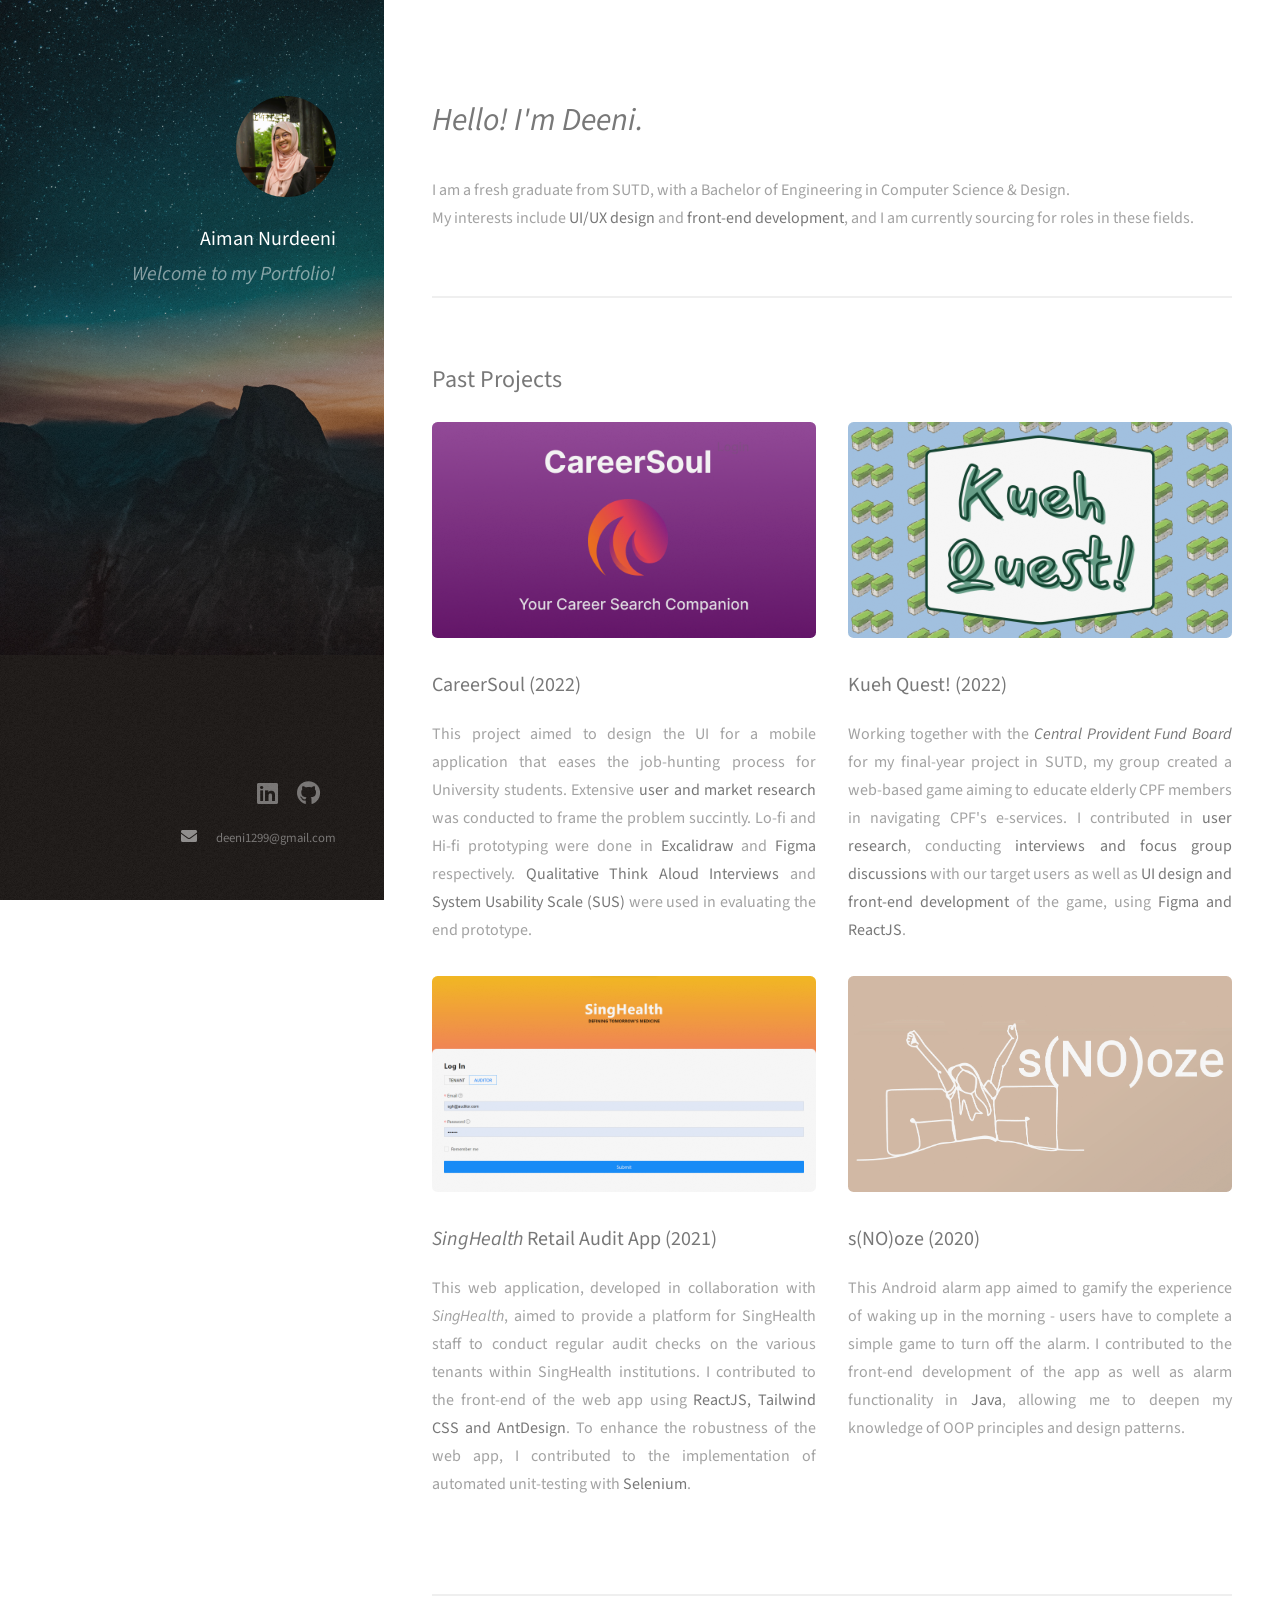
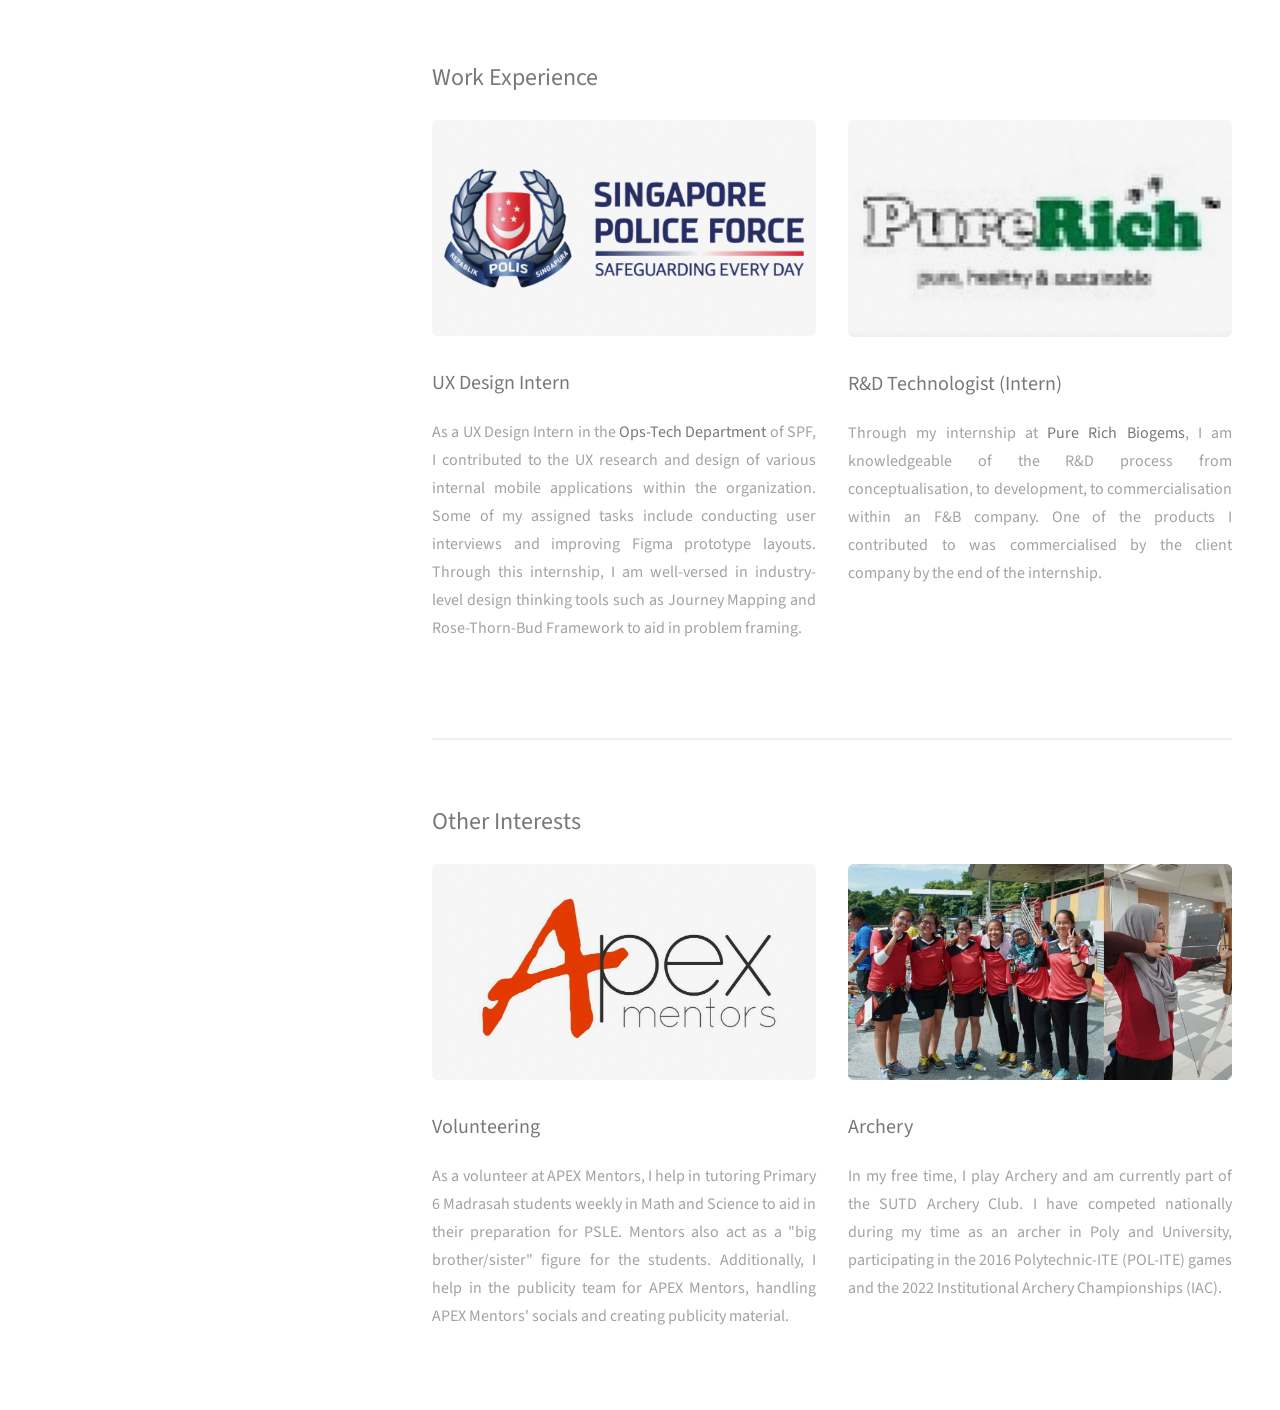
==== index.html @ bc1a5e73 "changed proj links" ====
<!DOCTYPE HTML>
<!--
	Strata by HTML5 UP
	html5up.net | @ajlkn
	Free for personal and commercial use under the CCA 3.0 license (html5up.net/license)
-->
<html>
	<head>
		<title>Deeni's Portfolio</title>
		<meta charset="utf-8" />
		<meta name="viewport" content="width=device-width, initial-scale=1, user-scalable=no" />
		<link rel="stylesheet" href="assets/css/main.css" />
	</head>
	<body class="is-preload">

		<!-- Header -->
			<header id="header">
				<div class="inner">
					<img class="image avatar" src="images/self_pic-2.jpg" alt="" />
					<h1><strong>Aiman Nurdeeni</strong></h1>
					<h1><i>Welcome to my Portfolio!</i></h1>
				</div>
			</header>

		<!-- Main -->
			<div id="main">

				<!-- One -->
					<section id="one">
						<header class="major">
							<h2><i>Hello! I'm Deeni.</i></h2>
						</header>
						<p style="text-align:justify">
							I am a fresh graduate from SUTD, with a Bachelor of Engineering in Computer Science & Design.
							<br/>
							My interests include <strong>UI/UX design</strong> and <strong>front-end development</strong>, and I am currently sourcing for roles in these fields.
						</p>
						<!-- <ul class="actions">
							<li><a href="#" class="button">Learn More</a></li>
						</ul> -->
					</section>

				<!-- Two -->
					<section id="two">
						<h2>Past Projects</h2>
						<div class="row">
							<article class="col-6 col-12-xsmall ">
								<a href="https://www.behance.net/gallery/163053577/UXUI-Case-Study-CareerSoul-Job-Search-App" class="image fit thumb" target="_blank">
									<img src="images/proj/careersoul.png" alt="" />
								</a>
								<h3>CareerSoul (2022)</h3>
								<p style="text-align:justify">This project aimed to design the UI for a mobile application that eases the job-hunting process for University students. Extensive <strong>user and market research</strong> was conducted to frame the problem succintly. Lo-fi and Hi-fi prototyping were done in <strong>Excalidraw</strong> and <strong>Figma</strong> respectively. <strong>Qualitative Think Aloud Interviews</strong> and <strong>System Usability Scale (SUS)</strong> were used in evaluating the end prototype.</p>
							</article>

							<article class="col-6 col-12-xsmall ">
								<a href="https://capstone2022.sutd.edu.sg/projects/kueh-quest" class="image fit thumb" target="_blank">
									<img src="images/proj/kuehquest.png" alt="" />
								</a>
								<h3>Kueh Quest! (2022)</h3>
								<p style="text-align:justify">Working together with the <i><strong>Central Provident Fund Board</strong></i> for my final-year project in SUTD, my group created a web-based game aiming to educate elderly CPF members in navigating CPF's e-services. I contributed in <strong>user research</strong>, conducting <strong>interviews and focus group discussions</strong> with our target users as well as <strong>UI design and front-end development</strong> of the game, using <strong>Figma and ReactJS</strong>.</p>
							</article>
							<article class="col-6 col-12-xsmall ">
								<a href="https://github.com/nicolefranc/singhealth-retail-audit" class="image fit thumbs" target="_blank">
									<img src="images/proj/singhealth.png" alt="" />
								</a>
								<h3><i>SingHealth</i> Retail Audit App (2021)</h3>
								<p style="text-align:justify">This web application, developed in collaboration with <i>SingHealth</i>, aimed to provide a platform for SingHealth staff to conduct regular audit checks on the various tenants within SingHealth institutions. I contributed to the front-end of the web app using <strong>ReactJS, Tailwind CSS and AntDesign</strong>. To enhance the robustness of the web app, I contributed to the implementation of automated unit-testing with <strong>Selenium</strong>.</p>
							</article>
							<article class="col-6 col-12-xsmall">
								<a href="https://github.com/hannahmyatwai/s-no-oze" class="image fit thumbs" target="_blank">
									<img src="images/proj/snooze.png" alt="" />
								</a>
								<h3>s(NO)oze (2020)</h3>
								<p style="text-align:justify">This Android alarm app aimed to gamify the experience of waking up in the morning - users have to complete a simple game to turn off the alarm. I contributed to the front-end development of the app as well as alarm functionality in <b>Java</b>, allowing me to deepen my knowledge of OOP principles and design patterns.</p>
							</article>
						</div>
					</section>

					<section id="three">
						<h2>Work Experience</h2>
						<div class="row">
							<article class="col-6 col-12-xsmall ">
								<a href="https://www.police.gov.sg/Who-We-Are/Organisation-Structure/Specialist-Staff-Departments" class="image fit thumb" target="_blank"><img src="images/work/spf.png" alt="" /></a>
								<h3>UX Design Intern</h3>
								<p style="text-align:justify">As a UX Design Intern in the <b>Ops-Tech Department</b> of SPF, I contributed to the UX research and design of various internal mobile applications within the organization. Some of my assigned tasks include conducting user interviews and improving Figma prototype layouts. Through this internship, I am well-versed in industry-level design thinking tools such as Journey Mapping and Rose-Thorn-Bud Framework to aid in problem framing.</p>
							</article>
							<article class="col-6 col-12-xsmall">
								<a href="https://www.linkedin.com/company/pure-rich-biogems/about/" class="image fit thumb" target="_blank"><img src="images/work/pure_rich.jpg" alt="" /></a>
								<h3>R&D Technologist (Intern)</h3>
								<p style="text-align:justify">Through my internship at <b>Pure Rich Biogems</b>, I am knowledgeable of the R&D process from conceptualisation, to development, to commercialisation within an F&B company. One of the products I contributed to was commercialised by the client company by the end of the internship.</p>
							</article>
						</div>
						<!-- <ul class="actions">
							<li><a href="#" class="button">Full Portfolio</a></li>
						</ul> -->
					</section>

					<section id="four">
						<h2>Other Interests</h2>
						<div class="row">
							<article class="col-6 col-12-xsmall ">
								<a href="https://www.instagram.com/apexmentors/" class="image fit thumb" target="_blank"><img src="images/hobbies/apex.jpg" alt="" /></a>
								<h3>Volunteering</h3>
								<p style="text-align:justify">As a volunteer at APEX Mentors, I help in tutoring Primary 6 Madrasah students weekly in Math and Science to aid in their preparation for PSLE. Mentors also act as a "big brother/sister" figure for the students. Additionally, I help in the publicity team for APEX Mentors, handling APEX Mentors' socials and creating publicity material.</p>
							</article>
							<article class="col-6 col-12-xsmall">
								<a href="https://github.com/hannahmyatwai/s-no-oze" class="image fit thumb" target="_blank"><img src="images/hobbies/archery.jpg" alt="" /></a>
								<h3>Archery</h3>
								<p style="text-align:justify">In my free time, I play Archery and am currently part of the SUTD Archery Club. I have competed nationally during my time as an archer in Poly and University, participating in the 2016 Polytechnic-ITE (POL-ITE) games and the 2022 Institutional Archery Championships (IAC).</p>
							</article>
						</div>
					</section>

				<!-- Three -->
					<!-- <section id="three">
						<h2>Get In Touch</h2>
						<p>Accumsan pellentesque commodo blandit enim arcu non at amet id arcu magna. Accumsan orci faucibus id eu lorem semper nunc nisi lorem vulputate lorem neque lorem ipsum dolor.</p>
						<div class="row">
							<div class="col-8 col-12-small">
								<form method="post" action="#">
									<div class="row gtr-uniform gtr-50">
										<div class="col-6 col-12-xsmall"><input type="text" name="name" id="name" placeholder="Name" /></div>
										<div class="col-6 col-12-xsmall"><input type="email" name="email" id="email" placeholder="Email" /></div>
										<div class="col-12"><textarea name="message" id="message" placeholder="Message" rows="4"></textarea></div>
									</div>
								</form>
								<ul class="actions">
									<li><input type="submit" value="Send Message" /></li>
								</ul>
							</div>
							<div class="col-4 col-12-small">
								<ul class="labeled-icons">
									<li>
										<h3 class="icon solid fa-home"><span class="label">Address</span></h3>
										1234 Somewhere Rd.<br />
										Nashville, TN 00000<br />
										United States
									</li>
									<li>
										<h3 class="icon solid fa-mobile-alt"><span class="label">Phone</span></h3>
										000-000-0000
									</li>
									<li>
										<h3 class="icon solid fa-envelope"><span class="label">Email</span></h3>
										<a href="#">hello@untitled.tld</a>
									</li>
								</ul>
							</div>
						</div>
					</section> -->

				<!-- Four -->
				<!--
					<section id="four">
						<h2>Elements</h2>

						<section>
							<h4>Text</h4>
							<p>This is <b>bold</b> and this is <strong>strong</strong>. This is <i>italic</i> and this is <em>emphasized</em>.
							This is <sup>superscript</sup> text and this is <sub>subscript</sub> text.
							This is <u>underlined</u> and this is code: <code>for (;;) { ... }</code>. Finally, <a href="#">this is a link</a>.</p>
							<hr />
							<header>
								<h4>Heading with a Subtitle</h4>
								<p>Lorem ipsum dolor sit amet nullam id egestas urna aliquam</p>
							</header>
							<p>Nunc lacinia ante nunc ac lobortis. Interdum adipiscing gravida odio porttitor sem non mi integer non faucibus ornare mi ut ante amet placerat aliquet. Volutpat eu sed ante lacinia sapien lorem accumsan varius montes viverra nibh in adipiscing blandit tempus accumsan.</p>
							<header>
								<h5>Heading with a Subtitle</h5>
								<p>Lorem ipsum dolor sit amet nullam id egestas urna aliquam</p>
							</header>
							<p>Nunc lacinia ante nunc ac lobortis. Interdum adipiscing gravida odio porttitor sem non mi integer non faucibus ornare mi ut ante amet placerat aliquet. Volutpat eu sed ante lacinia sapien lorem accumsan varius montes viverra nibh in adipiscing blandit tempus accumsan.</p>
							<hr />
							<h2>Heading Level 2</h2>
							<h3>Heading Level 3</h3>
							<h4>Heading Level 4</h4>
							<h5>Heading Level 5</h5>
							<h6>Heading Level 6</h6>
							<hr />
							<h5>Blockquote</h5>
							<blockquote>Fringilla nisl. Donec accumsan interdum nisi, quis tincidunt felis sagittis eget tempus euismod. Vestibulum ante ipsum primis in faucibus vestibulum. Blandit adipiscing eu felis iaculis volutpat ac adipiscing accumsan faucibus. Vestibulum ante ipsum primis in faucibus lorem ipsum dolor sit amet nullam adipiscing eu felis.</blockquote>
							<h5>Preformatted</h5>
							<pre><code>i = 0;

while (!deck.isInOrder()) {
print 'Iteration ' + i;
deck.shuffle();
i++;
}

print 'It took ' + i + ' iterations to sort the deck.';</code></pre>
						</section>

						<section>
							<h4>Lists</h4>
							<div class="row">
								<div class="col-6 col-12-xsmall">
									<h5>Unordered</h5>
									<ul>
										<li>Dolor pulvinar etiam magna etiam.</li>
										<li>Sagittis adipiscing lorem eleifend.</li>
										<li>Felis enim feugiat dolore viverra.</li>
									</ul>
									<h5>Alternate</h5>
									<ul class="alt">
										<li>Dolor pulvinar etiam magna etiam.</li>
										<li>Sagittis adipiscing lorem eleifend.</li>
										<li>Felis enim feugiat dolore viverra.</li>
									</ul>
								</div>
								<div class="col-6 col-12-xsmall">
									<h5>Ordered</h5>
									<ol>
										<li>Dolor pulvinar etiam magna etiam.</li>
										<li>Etiam vel felis at lorem sed viverra.</li>
										<li>Felis enim feugiat dolore viverra.</li>
										<li>Dolor pulvinar etiam magna etiam.</li>
										<li>Etiam vel felis at lorem sed viverra.</li>
										<li>Felis enim feugiat dolore viverra.</li>
									</ol>
									<h5>Icons</h5>
									<ul class="icons">
										<li><a href="#" class="icon brands fa-twitter"><span class="label">Twitter</span></a></li>
										<li><a href="#" class="icon brands fa-facebook-f"><span class="label">Facebook</span></a></li>
										<li><a href="#" class="icon brands fa-instagram"><span class="label">Instagram</span></a></li>
										<li><a href="#" class="icon brands fa-github"><span class="label">Github</span></a></li>
										<li><a href="#" class="icon brands fa-dribbble"><span class="label">Dribbble</span></a></li>
										<li><a href="#" class="icon brands fa-tumblr"><span class="label">Tumblr</span></a></li>
									</ul>
								</div>
							</div>
							<h5>Actions</h5>
							<ul class="actions">
								<li><a href="#" class="button primary">Default</a></li>
								<li><a href="#" class="button">Default</a></li>
							</ul>
							<ul class="actions small">
								<li><a href="#" class="button primary small">Small</a></li>
								<li><a href="#" class="button small">Small</a></li>
							</ul>
							<div class="row">
								<div class="col-6 col-12-small">
									<ul class="actions stacked">
										<li><a href="#" class="button primary">Default</a></li>
										<li><a href="#" class="button">Default</a></li>
									</ul>
								</div>
								<div class="col-6 col-12-small">
									<ul class="actions stacked">
										<li><a href="#" class="button primary small">Small</a></li>
										<li><a href="#" class="button small">Small</a></li>
									</ul>
								</div>
								<div class="col-6 col-12-small">
									<ul class="actions stacked">
										<li><a href="#" class="button primary fit">Default</a></li>
										<li><a href="#" class="button fit">Default</a></li>
									</ul>
								</div>
								<div class="col-6 col-12-small">
									<ul class="actions stacked">
										<li><a href="#" class="button primary small fit">Small</a></li>
										<li><a href="#" class="button small fit">Small</a></li>
									</ul>
								</div>
							</div>
						</section>

						<section>
							<h4>Table</h4>
							<h5>Default</h5>
							<div class="table-wrapper">
								<table>
									<thead>
										<tr>
											<th>Name</th>
											<th>Description</th>
											<th>Price</th>
										</tr>
									</thead>
									<tbody>
										<tr>
											<td>Item One</td>
											<td>Ante turpis integer aliquet porttitor.</td>
											<td>29.99</td>
										</tr>
										<tr>
											<td>Item Two</td>
											<td>Vis ac commodo adipiscing arcu aliquet.</td>
											<td>19.99</td>
										</tr>
										<tr>
											<td>Item Three</td>
											<td> Morbi faucibus arcu accumsan lorem.</td>
											<td>29.99</td>
										</tr>
										<tr>
											<td>Item Four</td>
											<td>Vitae integer tempus condimentum.</td>
											<td>19.99</td>
										</tr>
										<tr>
											<td>Item Five</td>
											<td>Ante turpis integer aliquet porttitor.</td>
											<td>29.99</td>
										</tr>
									</tbody>
									<tfoot>
										<tr>
											<td colspan="2"></td>
											<td>100.00</td>
										</tr>
									</tfoot>
								</table>
							</div>

							<h5>Alternate</h5>
							<div class="table-wrapper">
								<table class="alt">
									<thead>
										<tr>
											<th>Name</th>
											<th>Description</th>
											<th>Price</th>
										</tr>
									</thead>
									<tbody>
										<tr>
											<td>Item One</td>
											<td>Ante turpis integer aliquet porttitor.</td>
											<td>29.99</td>
										</tr>
										<tr>
											<td>Item Two</td>
											<td>Vis ac commodo adipiscing arcu aliquet.</td>
											<td>19.99</td>
										</tr>
										<tr>
											<td>Item Three</td>
											<td> Morbi faucibus arcu accumsan lorem.</td>
											<td>29.99</td>
										</tr>
										<tr>
											<td>Item Four</td>
											<td>Vitae integer tempus condimentum.</td>
											<td>19.99</td>
										</tr>
										<tr>
											<td>Item Five</td>
											<td>Ante turpis integer aliquet porttitor.</td>
											<td>29.99</td>
										</tr>
									</tbody>
									<tfoot>
										<tr>
											<td colspan="2"></td>
											<td>100.00</td>
										</tr>
									</tfoot>
								</table>
							</div>
						</section>

						<section>
							<h4>Buttons</h4>
							<ul class="actions">
								<li><a href="#" class="button primary">Primary</a></li>
								<li><a href="#" class="button">Default</a></li>
							</ul>
							<ul class="actions">
								<li><a href="#" class="button large">Large</a></li>
								<li><a href="#" class="button">Default</a></li>
								<li><a href="#" class="button small">Small</a></li>
							</ul>
							<ul class="actions fit">
								<li><a href="#" class="button primary fit">Fit</a></li>
								<li><a href="#" class="button fit">Fit</a></li>
							</ul>
							<ul class="actions fit small">
								<li><a href="#" class="button primary fit small">Fit + Small</a></li>
								<li><a href="#" class="button fit small">Fit + Small</a></li>
							</ul>
							<ul class="actions">
								<li><a href="#" class="button primary icon solid fa-download">Icon</a></li>
								<li><a href="#" class="button icon solid fa-download">Icon</a></li>
							</ul>
							<ul class="actions">
								<li><span class="button primary disabled">Primary</span></li>
								<li><span class="button disabled">Default</span></li>
							</ul>
						</section>

						<section>
							<h4>Form</h4>
							<form method="post" action="#">
								<div class="row gtr-uniform gtr-50">
									<div class="col-6 col-12-xsmall">
										<input type="text" name="demo-name" id="demo-name" value="" placeholder="Name" />
									</div>
									<div class="col-6 col-12-xsmall">
										<input type="email" name="demo-email" id="demo-email" value="" placeholder="Email" />
									</div>
									<div class="col-12">
										<select name="demo-category" id="demo-category">
											<option value="">- Category -</option>
											<option value="1">Manufacturing</option>
											<option value="1">Shipping</option>
											<option value="1">Administration</option>
											<option value="1">Human Resources</option>
										</select>
									</div>
									<div class="col-4 col-12-small">
										<input type="radio" id="demo-priority-low" name="demo-priority" checked>
										<label for="demo-priority-low">Low Priority</label>
									</div>
									<div class="col-4 col-12-small">
										<input type="radio" id="demo-priority-normal" name="demo-priority">
										<label for="demo-priority-normal">Normal Priority</label>
									</div>
									<div class="col-4 col-12-small">
										<input type="radio" id="demo-priority-high" name="demo-priority">
										<label for="demo-priority-high">High Priority</label>
									</div>
									<div class="col-6 col-12-small">
										<input type="checkbox" id="demo-copy" name="demo-copy">
										<label for="demo-copy">Email me a copy of this message</label>
									</div>
									<div class="col-6 col-12-small">
										<input type="checkbox" id="demo-human" name="demo-human" checked>
										<label for="demo-human">I am a human and not a robot</label>
									</div>
									<div class="col-12">
										<textarea name="demo-message" id="demo-message" placeholder="Enter your message" rows="6"></textarea>
									</div>
									<div class="col-12">
										<ul class="actions">
											<li><input type="submit" value="Send Message" class="primary" /></li>
											<li><input type="reset" value="Reset" /></li>
										</ul>
									</div>
								</div>
							</form>
						</section>

						<section>
							<h4>Image</h4>
							<h5>Fit</h5>
							<div class="box alt">
								<div class="row gtr-50 gtr-uniform">
									<div class="col-12"><span class="image fit"><img src="images/fulls/05.jpg" alt="" /></span></div>
									<div class="col-4"><span class="image fit"><img src="images/thumbs/01.jpg" alt="" /></span></div>
									<div class="col-4"><span class="image fit"><img src="images/thumbs/02.jpg" alt="" /></span></div>
									<div class="col-4"><span class="image fit"><img src="images/thumbs/03.jpg" alt="" /></span></div>
									<div class="col-4"><span class="image fit"><img src="images/thumbs/04.jpg" alt="" /></span></div>
									<div class="col-4"><span class="image fit"><img src="images/thumbs/05.jpg" alt="" /></span></div>
									<div class="col-4"><span class="image fit"><img src="images/thumbs/06.jpg" alt="" /></span></div>
									<div class="col-4"><span class="image fit"><img src="images/thumbs/03.jpg" alt="" /></span></div>
									<div class="col-4"><span class="image fit"><img src="images/thumbs/02.jpg" alt="" /></span></div>
									<div class="col-4"><span class="image fit"><img src="images/thumbs/01.jpg" alt="" /></span></div>
								</div>
							</div>
							<h5>Left &amp; Right</h5>
							<p><span class="image left"><img src="images/avatar.jpg" alt="" /></span>Fringilla nisl. Donec accumsan interdum nisi, quis tincidunt felis sagittis eget. tempus euismod. Vestibulum ante ipsum primis in faucibus vestibulum. Blandit adipiscing eu felis iaculis volutpat ac adipiscing accumsan eu faucibus. Integer ac pellentesque praesent tincidunt felis sagittis eget. tempus euismod. Vestibulum ante ipsum primis in faucibus vestibulum. Blandit adipiscing eu felis iaculis volutpat ac adipiscing accumsan eu faucibus. Integer ac pellentesque praesent. Donec accumsan interdum nisi, quis tincidunt felis sagittis eget. tempus euismod. Vestibulum ante ipsum primis in faucibus vestibulum. Blandit adipiscing eu felis iaculis volutpat ac adipiscing accumsan eu faucibus. Integer ac pellentesque praesent tincidunt felis sagittis eget. tempus euismod. Vestibulum ante ipsum primis in faucibus vestibulum. Blandit adipiscing eu felis iaculis volutpat ac adipiscing accumsan eu faucibus. Integer ac pellentesque praesent.</p>
							<p><span class="image right"><img src="images/avatar.jpg" alt="" /></span>Fringilla nisl. Donec accumsan interdum nisi, quis tincidunt felis sagittis eget. tempus euismod. Vestibulum ante ipsum primis in faucibus vestibulum. Blandit adipiscing eu felis iaculis volutpat ac adipiscing accumsan eu faucibus. Integer ac pellentesque praesent tincidunt felis sagittis eget. tempus euismod. Vestibulum ante ipsum primis in faucibus vestibulum. Blandit adipiscing eu felis iaculis volutpat ac adipiscing accumsan eu faucibus. Integer ac pellentesque praesent. Donec accumsan interdum nisi, quis tincidunt felis sagittis eget. tempus euismod. Vestibulum ante ipsum primis in faucibus vestibulum. Blandit adipiscing eu felis iaculis volutpat ac adipiscing accumsan eu faucibus. Integer ac pellentesque praesent tincidunt felis sagittis eget. tempus euismod. Vestibulum ante ipsum primis in faucibus vestibulum. Blandit adipiscing eu felis iaculis volutpat ac adipiscing accumsan eu faucibus. Integer ac pellentesque praesent.</p>
						</section>

					</section>
				 -->

			</div>

		<!-- Footer -->
			<footer id="footer">
				<div class="inner">
					<ul class="icons">
						<li><a href="https://www.linkedin.com/in/aiman-nurdeeni-bte-abdul-halim" class="icon brands fa-linkedin" target="_blank"><span class="label">Twitter</span></a></li>
						
						<li><a href="https://github.com/andeeni" class="icon brands fa-github" target="_blank"><span class="label">Github</span></a></li>

						<br/>

						<li class="icon solid fa-envelope">
							<span class="label">Email</span>
						</li>
						<li class="copyright">deeni1299@gmail.com</li>
					</ul>
				</div>
			</footer>

		<!-- Scripts -->
			<script src="assets/js/jquery.min.js"></script>
			<script src="assets/js/jquery.poptrox.min.js"></script>
			<script src="assets/js/browser.min.js"></script>
			<script src="assets/js/breakpoints.min.js"></script>
			<script src="assets/js/util.js"></script>
			<script src="assets/js/main.js"></script>

	</body>
</html>
---- assets/css/main.css ----
@import url("fontawesome-all.min.css");
@import url("https://fonts.googleapis.com/css?family=Source+Sans+Pro:400,400italic");

/*
	Strata by HTML5 UP
	html5up.net | @ajlkn
	Free for personal and commercial use under the CCA 3.0 license (html5up.net/license)
*/

html, body, div, span, applet, object,
iframe, h1, h2, h3, h4, h5, h6, p, blockquote,
pre, a, abbr, acronym, address, big, cite,
code, del, dfn, em, img, ins, kbd, q, s, samp,
small, strike, strong, sub, sup, tt, var, b,
u, i, center, dl, dt, dd, ol, ul, li, fieldset,
form, label, legend, table, caption, tbody,
tfoot, thead, tr, th, td, article, aside,
canvas, details, embed, figure, figcaption,
footer, header, hgroup, menu, nav, output, ruby,
section, summary, time, mark, audio, video {
	margin: 0;
	padding: 0;
	border: 0;
	font-size: 100%;
	font: inherit;
	vertical-align: baseline;}

article, aside, details, figcaption, figure,
footer, header, hgroup, menu, nav, section {
	display: block;}

body {
	line-height: 1;
}

ol, ul {
	list-style: none;
}

blockquote, q {
	quotes: none;
}

	blockquote:before, blockquote:after, q:before, q:after {
		content: '';
		content: none;
	}

table {
	border-collapse: collapse;
	border-spacing: 0;
}

body {
	-webkit-text-size-adjust: none;
}

mark {
	background-color: transparent;
	color: inherit;
}

input::-moz-focus-inner {
	border: 0;
	padding: 0;
}

input, select, textarea {
	-moz-appearance: none;
	-webkit-appearance: none;
	-ms-appearance: none;
	appearance: none;
}

/* Basic */

	html {
		box-sizing: border-box;
	}

	*, *:before, *:after {
		box-sizing: inherit;
	}

	body {
		background: #fff;
	}

		body.is-preload *, body.is-preload *:before, body.is-preload *:after {
			-moz-animation: none !important;
			-webkit-animation: none !important;
			-ms-animation: none !important;
			animation: none !important;
			-moz-transition: none !important;
			-webkit-transition: none !important;
			-ms-transition: none !important;
			transition: none !important;
		}

	body, input, select, textarea {
		color: #a2a2a2;
		font-family: "Source Sans Pro", Helvetica, sans-serif;
		font-size: 16pt;
		font-weight: 400;
		line-height: 1.75em;
	}

	a {
		-moz-transition: color 0.2s ease-in-out, border-color 0.2s ease-in-out;
		-webkit-transition: color 0.2s ease-in-out, border-color 0.2s ease-in-out;
		-ms-transition: color 0.2s ease-in-out, border-color 0.2s ease-in-out;
		transition: color 0.2s ease-in-out, border-color 0.2s ease-in-out;
		border-bottom: dotted 1px;
		color: #49bf9d;
		text-decoration: none;
	}

		a:hover {
			border-bottom-color: transparent;
			color: #49bf9d !important;
			text-decoration: none;
		}

	strong, b {
		color: #787878;
		font-weight: 400;
	}

	em, i {
		font-style: italic;
	}

	p {
		margin: 0 0 2em 0;
	}

	h1, h2, h3, h4, h5, h6 {
		color: #787878;
		font-weight: 400;
		line-height: 1em;
		margin: 0 0 1em 0;
	}

		h1 a, h2 a, h3 a, h4 a, h5 a, h6 a {
			color: inherit;
			text-decoration: none;
		}

	h1 {
		font-size: 2em;
		line-height: 1.5em;
	}

	h2 {
		font-size: 1.5em;
		line-height: 1.5em;
	}

	h3 {
		font-size: 1.25em;
		line-height: 1.5em;
	}

	h4 {
		font-size: 1.1em;
		line-height: 1.5em;
	}

	h5 {
		font-size: 0.9em;
		line-height: 1.5em;
	}

	h6 {
		font-size: 0.7em;
		line-height: 1.5em;
	}

	sub {
		font-size: 0.8em;
		position: relative;
		top: 0.5em;
	}

	sup {
		font-size: 0.8em;
		position: relative;
		top: -0.5em;
	}

	hr {
		border: 0;
		border-bottom: solid 2px #efefef;
		margin: 2em 0;
	}

		hr.major {
			margin: 3em 0;
		}

	blockquote {
		border-left: solid 6px #efefef;
		font-style: italic;
		margin: 0 0 2em 0;
		padding: 0.5em 0 0.5em 1.5em;
	}

	code {
		background: #f7f7f7;
		border-radius: 0.35em;
		border: solid 2px #efefef;
		font-family: "Courier New", monospace;
		font-size: 0.9em;
		margin: 0 0.25em;
		padding: 0.25em 0.65em;
	}

	pre {
		-webkit-overflow-scrolling: touch;
		font-family: "Courier New", monospace;
		font-size: 0.9em;
		margin: 0 0 2em 0;
	}

		pre code {
			display: block;
			line-height: 1.75em;
			padding: 1em 1.5em;
			overflow-x: auto;
		}

	.align-left {
		text-align: left;
	}

	.align-center {
		text-align: center;
	}

	.align-right {
		text-align: right;
	}

/* Container */

	.container {
		margin: 0 auto;
		max-width: calc(100% - 4em);
		width: 100%;
	}

		.container.xsmall {
			width: 25%;
		}

		.container.small {
			width: 50%;
		}

		.container.medium {
			width: 75%;
		}

		.container.large {
			width: 125%;
		}

		.container.xlarge {
			width: 150%;
		}

		.container.max {
			width: 100%;
		}

		@media screen and (max-width: 980px) {

			.container {
				width: 100% !important;
				max-width: 100% !important;
			}

		}

		@media screen and (max-width: 480px) {

			.container {
				max-width: calc(100% - 3em);
			}

		}

/* Row */

	.row {
		display: flex;
		flex-wrap: wrap;
		box-sizing: border-box;
		align-items: stretch;
	}

		.row > * {
			box-sizing: border-box;
		}

		.row.gtr-uniform > * > :last-child {
			margin-bottom: 0;
		}

		.row.aln-left {
			justify-content: flex-start;
		}

		.row.aln-center {
			justify-content: center;
		}

		.row.aln-right {
			justify-content: flex-end;
		}

		.row.aln-top {
			align-items: flex-start;
		}

		.row.aln-middle {
			align-items: center;
		}

		.row.aln-bottom {
			align-items: flex-end;
		}

		.row > .imp {
			order: -1;
		}

		.row > .col-1 {
			width: 8.33333%;
		}

		.row > .off-1 {
			margin-left: 8.33333%;
		}

		.row > .col-2 {
			width: 16.66667%;
		}

		.row > .off-2 {
			margin-left: 16.66667%;
		}

		.row > .col-3 {
			width: 25%;
		}

		.row > .off-3 {
			margin-left: 25%;
		}

		.row > .col-4 {
			width: 33.33333%;
		}

		.row > .off-4 {
			margin-left: 33.33333%;
		}

		.row > .col-5 {
			width: 41.66667%;
		}

		.row > .off-5 {
			margin-left: 41.66667%;
		}

		.row > .col-6 {
			width: 50%;
		}

		.row > .off-6 {
			margin-left: 50%;
		}

		.row > .col-7 {
			width: 58.33333%;
		}

		.row > .off-7 {
			margin-left: 58.33333%;
		}

		.row > .col-8 {
			width: 66.66667%;
		}

		.row > .off-8 {
			margin-left: 66.66667%;
		}

		.row > .col-9 {
			width: 75%;
		}

		.row > .off-9 {
			margin-left: 75%;
		}

		.row > .col-10 {
			width: 83.33333%;
		}

		.row > .off-10 {
			margin-left: 83.33333%;
		}

		.row > .col-11 {
			width: 91.66667%;
		}

		.row > .off-11 {
			margin-left: 91.66667%;
		}

		.row > .col-12 {
			width: 100%;
		}

		.row > .off-12 {
			margin-left: 100%;
		}

		.row.gtr-0 {
			margin-top: 0;
			margin-left: 0em;
		}

			.row.gtr-0 > * {
				padding: 0 0 0 0em;
			}

			.row.gtr-0.gtr-uniform {
				margin-top: 0em;
			}

				.row.gtr-0.gtr-uniform > * {
					padding-top: 0em;
				}

		.row.gtr-25 {
			margin-top: 0;
			margin-left: -0.625em;
		}

			.row.gtr-25 > * {
				padding: 0 0 0 0.625em;
			}

			.row.gtr-25.gtr-uniform {
				margin-top: -0.625em;
			}

				.row.gtr-25.gtr-uniform > * {
					padding-top: 0.625em;
				}

		.row.gtr-50 {
			margin-top: 0;
			margin-left: -1.25em;
		}

			.row.gtr-50 > * {
				padding: 0 0 0 1.25em;
			}

			.row.gtr-50.gtr-uniform {
				margin-top: -1.25em;
			}

				.row.gtr-50.gtr-uniform > * {
					padding-top: 1.25em;
				}

		.row {
			margin-top: 0;
			margin-left: -2.5em;
		}

			.row > * {
				padding: 0 0 0 2.5em;
			}

			.row.gtr-uniform {
				margin-top: -2.5em;
			}

				.row.gtr-uniform > * {
					padding-top: 2.5em;
				}

		.row.gtr-150 {
			margin-top: 0;
			margin-left: -3.75em;
		}

			.row.gtr-150 > * {
				padding: 0 0 0 3.75em;
			}

			.row.gtr-150.gtr-uniform {
				margin-top: -3.75em;
			}

				.row.gtr-150.gtr-uniform > * {
					padding-top: 3.75em;
				}

		.row.gtr-200 {
			margin-top: 0;
			margin-left: -5em;
		}

			.row.gtr-200 > * {
				padding: 0 0 0 5em;
			}

			.row.gtr-200.gtr-uniform {
				margin-top: -5em;
			}

				.row.gtr-200.gtr-uniform > * {
					padding-top: 5em;
				}

		@media screen and (max-width: 1800px) {

			.row {
				display: flex;
				flex-wrap: wrap;
				box-sizing: border-box;
				align-items: stretch;
			}

				.row > * {
					box-sizing: border-box;
				}

				.row.gtr-uniform > * > :last-child {
					margin-bottom: 0;
				}

				.row.aln-left {
					justify-content: flex-start;
				}

				.row.aln-center {
					justify-content: center;
				}

				.row.aln-right {
					justify-content: flex-end;
				}

				.row.aln-top {
					align-items: flex-start;
				}

				.row.aln-middle {
					align-items: center;
				}

				.row.aln-bottom {
					align-items: flex-end;
				}

				.row > .imp-xlarge {
					order: -1;
				}

				.row > .col-1-xlarge {
					width: 8.33333%;
				}

				.row > .off-1-xlarge {
					margin-left: 8.33333%;
				}

				.row > .col-2-xlarge {
					width: 16.66667%;
				}

				.row > .off-2-xlarge {
					margin-left: 16.66667%;
				}

				.row > .col-3-xlarge {
					width: 25%;
				}

				.row > .off-3-xlarge {
					margin-left: 25%;
				}

				.row > .col-4-xlarge {
					width: 33.33333%;
				}

				.row > .off-4-xlarge {
					margin-left: 33.33333%;
				}

				.row > .col-5-xlarge {
					width: 41.66667%;
				}

				.row > .off-5-xlarge {
					margin-left: 41.66667%;
				}

				.row > .col-6-xlarge {
					width: 50%;
				}

				.row > .off-6-xlarge {
					margin-left: 50%;
				}

				.row > .col-7-xlarge {
					width: 58.33333%;
				}

				.row > .off-7-xlarge {
					margin-left: 58.33333%;
				}

				.row > .col-8-xlarge {
					width: 66.66667%;
				}

				.row > .off-8-xlarge {
					margin-left: 66.66667%;
				}

				.row > .col-9-xlarge {
					width: 75%;
				}

				.row > .off-9-xlarge {
					margin-left: 75%;
				}

				.row > .col-10-xlarge {
					width: 83.33333%;
				}

				.row > .off-10-xlarge {
					margin-left: 83.33333%;
				}

				.row > .col-11-xlarge {
					width: 91.66667%;
				}

				.row > .off-11-xlarge {
					margin-left: 91.66667%;
				}

				.row > .col-12-xlarge {
					width: 100%;
				}

				.row > .off-12-xlarge {
					margin-left: 100%;
				}

				.row.gtr-0 {
					margin-top: 0;
					margin-left: 0em;
				}

					.row.gtr-0 > * {
						padding: 0 0 0 0em;
					}

					.row.gtr-0.gtr-uniform {
						margin-top: 0em;
					}

						.row.gtr-0.gtr-uniform > * {
							padding-top: 0em;
						}

				.row.gtr-25 {
					margin-top: 0;
					margin-left: -0.625em;
				}

					.row.gtr-25 > * {
						padding: 0 0 0 0.625em;
					}

					.row.gtr-25.gtr-uniform {
						margin-top: -0.625em;
					}

						.row.gtr-25.gtr-uniform > * {
							padding-top: 0.625em;
						}

				.row.gtr-50 {
					margin-top: 0;
					margin-left: -1.25em;
				}

					.row.gtr-50 > * {
						padding: 0 0 0 1.25em;
					}

					.row.gtr-50.gtr-uniform {
						margin-top: -1.25em;
					}

						.row.gtr-50.gtr-uniform > * {
							padding-top: 1.25em;
						}

				.row {
					margin-top: 0;
					margin-left: -2.5em;
				}

					.row > * {
						padding: 0 0 0 2.5em;
					}

					.row.gtr-uniform {
						margin-top: -2.5em;
					}

						.row.gtr-uniform > * {
							padding-top: 2.5em;
						}

				.row.gtr-150 {
					margin-top: 0;
					margin-left: -3.75em;
				}

					.row.gtr-150 > * {
						padding: 0 0 0 3.75em;
					}

					.row.gtr-150.gtr-uniform {
						margin-top: -3.75em;
					}

						.row.gtr-150.gtr-uniform > * {
							padding-top: 3.75em;
						}

				.row.gtr-200 {
					margin-top: 0;
					margin-left: -5em;
				}

					.row.gtr-200 > * {
						padding: 0 0 0 5em;
					}

					.row.gtr-200.gtr-uniform {
						margin-top: -5em;
					}

						.row.gtr-200.gtr-uniform > * {
							padding-top: 5em;
						}

		}

		@media screen and (max-width: 1280px) {

			.row {
				display: flex;
				flex-wrap: wrap;
				box-sizing: border-box;
				align-items: stretch;
			}

				.row > * {
					box-sizing: border-box;
				}

				.row.gtr-uniform > * > :last-child {
					margin-bottom: 0;
				}

				.row.aln-left {
					justify-content: flex-start;
				}

				.row.aln-center {
					justify-content: center;
				}

				.row.aln-right {
					justify-content: flex-end;
				}

				.row.aln-top {
					align-items: flex-start;
				}

				.row.aln-middle {
					align-items: center;
				}

				.row.aln-bottom {
					align-items: flex-end;
				}

				.row > .imp-large {
					order: -1;
				}

				.row > .col-1-large {
					width: 8.33333%;
				}

				.row > .off-1-large {
					margin-left: 8.33333%;
				}

				.row > .col-2-large {
					width: 16.66667%;
				}

				.row > .off-2-large {
					margin-left: 16.66667%;
				}

				.row > .col-3-large {
					width: 25%;
				}

				.row > .off-3-large {
					margin-left: 25%;
				}

				.row > .col-4-large {
					width: 33.33333%;
				}

				.row > .off-4-large {
					margin-left: 33.33333%;
				}

				.row > .col-5-large {
					width: 41.66667%;
				}

				.row > .off-5-large {
					margin-left: 41.66667%;
				}

				.row > .col-6-large {
					width: 50%;
				}

				.row > .off-6-large {
					margin-left: 50%;
				}

				.row > .col-7-large {
					width: 58.33333%;
				}

				.row > .off-7-large {
					margin-left: 58.33333%;
				}

				.row > .col-8-large {
					width: 66.66667%;
				}

				.row > .off-8-large {
					margin-left: 66.66667%;
				}

				.row > .col-9-large {
					width: 75%;
				}

				.row > .off-9-large {
					margin-left: 75%;
				}

				.row > .col-10-large {
					width: 83.33333%;
				}

				.row > .off-10-large {
					margin-left: 83.33333%;
				}

				.row > .col-11-large {
					width: 91.66667%;
				}

				.row > .off-11-large {
					margin-left: 91.66667%;
				}

				.row > .col-12-large {
					width: 100%;
				}

				.row > .off-12-large {
					margin-left: 100%;
				}

				.row.gtr-0 {
					margin-top: 0;
					margin-left: 0em;
				}

					.row.gtr-0 > * {
						padding: 0 0 0 0em;
					}

					.row.gtr-0.gtr-uniform {
						margin-top: 0em;
					}

						.row.gtr-0.gtr-uniform > * {
							padding-top: 0em;
						}

				.row.gtr-25 {
					margin-top: 0;
					margin-left: -0.5em;
				}

					.row.gtr-25 > * {
						padding: 0 0 0 0.5em;
					}

					.row.gtr-25.gtr-uniform {
						margin-top: -0.5em;
					}

						.row.gtr-25.gtr-uniform > * {
							padding-top: 0.5em;
						}

				.row.gtr-50 {
					margin-top: 0;
					margin-left: -1em;
				}

					.row.gtr-50 > * {
						padding: 0 0 0 1em;
					}

					.row.gtr-50.gtr-uniform {
						margin-top: -1em;
					}

						.row.gtr-50.gtr-uniform > * {
							padding-top: 1em;
						}

				.row {
					margin-top: 0;
					margin-left: -2em;
				}

					.row > * {
						padding: 0 0 0 2em;
					}

					.row.gtr-uniform {
						margin-top: -2em;
					}

						.row.gtr-uniform > * {
							padding-top: 2em;
						}

				.row.gtr-150 {
					margin-top: 0;
					margin-left: -3em;
				}

					.row.gtr-150 > * {
						padding: 0 0 0 3em;
					}

					.row.gtr-150.gtr-uniform {
						margin-top: -3em;
					}

						.row.gtr-150.gtr-uniform > * {
							padding-top: 3em;
						}

				.row.gtr-200 {
					margin-top: 0;
					margin-left: -4em;
				}

					.row.gtr-200 > * {
						padding: 0 0 0 4em;
					}

					.row.gtr-200.gtr-uniform {
						margin-top: -4em;
					}

						.row.gtr-200.gtr-uniform > * {
							padding-top: 4em;
						}

		}

		@media screen and (max-width: 980px) {

			.row {
				display: flex;
				flex-wrap: wrap;
				box-sizing: border-box;
				align-items: stretch;
			}

				.row > * {
					box-sizing: border-box;
				}

				.row.gtr-uniform > * > :last-child {
					margin-bottom: 0;
				}

				.row.aln-left {
					justify-content: flex-start;
				}

				.row.aln-center {
					justify-content: center;
				}

				.row.aln-right {
					justify-content: flex-end;
				}

				.row.aln-top {
					align-items: flex-start;
				}

				.row.aln-middle {
					align-items: center;
				}

				.row.aln-bottom {
					align-items: flex-end;
				}

				.row > .imp-medium {
					order: -1;
				}

				.row > .col-1-medium {
					width: 8.33333%;
				}

				.row > .off-1-medium {
					margin-left: 8.33333%;
				}

				.row > .col-2-medium {
					width: 16.66667%;
				}

				.row > .off-2-medium {
					margin-left: 16.66667%;
				}

				.row > .col-3-medium {
					width: 25%;
				}

				.row > .off-3-medium {
					margin-left: 25%;
				}

				.row > .col-4-medium {
					width: 33.33333%;
				}

				.row > .off-4-medium {
					margin-left: 33.33333%;
				}

				.row > .col-5-medium {
					width: 41.66667%;
				}

				.row > .off-5-medium {
					margin-left: 41.66667%;
				}

				.row > .col-6-medium {
					width: 50%;
				}

				.row > .off-6-medium {
					margin-left: 50%;
				}

				.row > .col-7-medium {
					width: 58.33333%;
				}

				.row > .off-7-medium {
					margin-left: 58.33333%;
				}

				.row > .col-8-medium {
					width: 66.66667%;
				}

				.row > .off-8-medium {
					margin-left: 66.66667%;
				}

				.row > .col-9-medium {
					width: 75%;
				}

				.row > .off-9-medium {
					margin-left: 75%;
				}

				.row > .col-10-medium {
					width: 83.33333%;
				}

				.row > .off-10-medium {
					margin-left: 83.33333%;
				}

				.row > .col-11-medium {
					width: 91.66667%;
				}

				.row > .off-11-medium {
					margin-left: 91.66667%;
				}

				.row > .col-12-medium {
					width: 100%;
				}

				.row > .off-12-medium {
					margin-left: 100%;
				}

				.row.gtr-0 {
					margin-top: 0;
					margin-left: 0em;
				}

					.row.gtr-0 > * {
						padding: 0 0 0 0em;
					}

					.row.gtr-0.gtr-uniform {
						margin-top: 0em;
					}

						.row.gtr-0.gtr-uniform > * {
							padding-top: 0em;
						}

				.row.gtr-25 {
					margin-top: 0;
					margin-left: -0.5em;
				}

					.row.gtr-25 > * {
						padding: 0 0 0 0.5em;
					}

					.row.gtr-25.gtr-uniform {
						margin-top: -0.5em;
					}

						.row.gtr-25.gtr-uniform > * {
							padding-top: 0.5em;
						}

				.row.gtr-50 {
					margin-top: 0;
					margin-left: -1em;
				}

					.row.gtr-50 > * {
						padding: 0 0 0 1em;
					}

					.row.gtr-50.gtr-uniform {
						margin-top: -1em;
					}

						.row.gtr-50.gtr-uniform > * {
							padding-top: 1em;
						}

				.row {
					margin-top: 0;
					margin-left: -2em;
				}

					.row > * {
						padding: 0 0 0 2em;
					}

					.row.gtr-uniform {
						margin-top: -2em;
					}

						.row.gtr-uniform > * {
							padding-top: 2em;
						}

				.row.gtr-150 {
					margin-top: 0;
					margin-left: -3em;
				}

					.row.gtr-150 > * {
						padding: 0 0 0 3em;
					}

					.row.gtr-150.gtr-uniform {
						margin-top: -3em;
					}

						.row.gtr-150.gtr-uniform > * {
							padding-top: 3em;
						}

				.row.gtr-200 {
					margin-top: 0;
					margin-left: -4em;
				}

					.row.gtr-200 > * {
						padding: 0 0 0 4em;
					}

					.row.gtr-200.gtr-uniform {
						margin-top: -4em;
					}

						.row.gtr-200.gtr-uniform > * {
							padding-top: 4em;
						}

		}

		@media screen and (max-width: 736px) {

			.row {
				display: flex;
				flex-wrap: wrap;
				box-sizing: border-box;
				align-items: stretch;
			}

				.row > * {
					box-sizing: border-box;
				}

				.row.gtr-uniform > * > :last-child {
					margin-bottom: 0;
				}

				.row.aln-left {
					justify-content: flex-start;
				}

				.row.aln-center {
					justify-content: center;
				}

				.row.aln-right {
					justify-content: flex-end;
				}

				.row.aln-top {
					align-items: flex-start;
				}

				.row.aln-middle {
					align-items: center;
				}

				.row.aln-bottom {
					align-items: flex-end;
				}

				.row > .imp-small {
					order: -1;
				}

				.row > .col-1-small {
					width: 8.33333%;
				}

				.row > .off-1-small {
					margin-left: 8.33333%;
				}

				.row > .col-2-small {
					width: 16.66667%;
				}

				.row > .off-2-small {
					margin-left: 16.66667%;
				}

				.row > .col-3-small {
					width: 25%;
				}

				.row > .off-3-small {
					margin-left: 25%;
				}

				.row > .col-4-small {
					width: 33.33333%;
				}

				.row > .off-4-small {
					margin-left: 33.33333%;
				}

				.row > .col-5-small {
					width: 41.66667%;
				}

				.row > .off-5-small {
					margin-left: 41.66667%;
				}

				.row > .col-6-small {
					width: 50%;
				}

				.row > .off-6-small {
					margin-left: 50%;
				}

				.row > .col-7-small {
					width: 58.33333%;
				}

				.row > .off-7-small {
					margin-left: 58.33333%;
				}

				.row > .col-8-small {
					width: 66.66667%;
				}

				.row > .off-8-small {
					margin-left: 66.66667%;
				}

				.row > .col-9-small {
					width: 75%;
				}

				.row > .off-9-small {
					margin-left: 75%;
				}

				.row > .col-10-small {
					width: 83.33333%;
				}

				.row > .off-10-small {
					margin-left: 83.33333%;
				}

				.row > .col-11-small {
					width: 91.66667%;
				}

				.row > .off-11-small {
					margin-left: 91.66667%;
				}

				.row > .col-12-small {
					width: 100%;
				}

				.row > .off-12-small {
					margin-left: 100%;
				}

				.row.gtr-0 {
					margin-top: 0;
					margin-left: 0em;
				}

					.row.gtr-0 > * {
						padding: 0 0 0 0em;
					}

					.row.gtr-0.gtr-uniform {
						margin-top: 0em;
					}

						.row.gtr-0.gtr-uniform > * {
							padding-top: 0em;
						}

				.row.gtr-25 {
					margin-top: 0;
					margin-left: -0.375em;
				}

					.row.gtr-25 > * {
						padding: 0 0 0 0.375em;
					}

					.row.gtr-25.gtr-uniform {
						margin-top: -0.375em;
					}

						.row.gtr-25.gtr-uniform > * {
							padding-top: 0.375em;
						}

				.row.gtr-50 {
					margin-top: 0;
					margin-left: -0.75em;
				}

					.row.gtr-50 > * {
						padding: 0 0 0 0.75em;
					}

					.row.gtr-50.gtr-uniform {
						margin-top: -0.75em;
					}

						.row.gtr-50.gtr-uniform > * {
							padding-top: 0.75em;
						}

				.row {
					margin-top: 0;
					margin-left: -1.5em;
				}

					.row > * {
						padding: 0 0 0 1.5em;
					}

					.row.gtr-uniform {
						margin-top: -1.5em;
					}

						.row.gtr-uniform > * {
							padding-top: 1.5em;
						}

				.row.gtr-150 {
					margin-top: 0;
					margin-left: -2.25em;
				}

					.row.gtr-150 > * {
						padding: 0 0 0 2.25em;
					}

					.row.gtr-150.gtr-uniform {
						margin-top: -2.25em;
					}

						.row.gtr-150.gtr-uniform > * {
							padding-top: 2.25em;
						}

				.row.gtr-200 {
					margin-top: 0;
					margin-left: -3em;
				}

					.row.gtr-200 > * {
						padding: 0 0 0 3em;
					}

					.row.gtr-200.gtr-uniform {
						margin-top: -3em;
					}

						.row.gtr-200.gtr-uniform > * {
							padding-top: 3em;
						}

		}

		@media screen and (max-width: 480px) {

			.row {
				display: flex;
				flex-wrap: wrap;
				box-sizing: border-box;
				align-items: stretch;
			}

				.row > * {
					box-sizing: border-box;
				}

				.row.gtr-uniform > * > :last-child {
					margin-bottom: 0;
				}

				.row.aln-left {
					justify-content: flex-start;
				}

				.row.aln-center {
					justify-content: center;
				}

				.row.aln-right {
					justify-content: flex-end;
				}

				.row.aln-top {
					align-items: flex-start;
				}

				.row.aln-middle {
					align-items: center;
				}

				.row.aln-bottom {
					align-items: flex-end;
				}

				.row > .imp-xsmall {
					order: -1;
				}

				.row > .col-1-xsmall {
					width: 8.33333%;
				}

				.row > .off-1-xsmall {
					margin-left: 8.33333%;
				}

				.row > .col-2-xsmall {
					width: 16.66667%;
				}

				.row > .off-2-xsmall {
					margin-left: 16.66667%;
				}

				.row > .col-3-xsmall {
					width: 25%;
				}

				.row > .off-3-xsmall {
					margin-left: 25%;
				}

				.row > .col-4-xsmall {
					width: 33.33333%;
				}

				.row > .off-4-xsmall {
					margin-left: 33.33333%;
				}

				.row > .col-5-xsmall {
					width: 41.66667%;
				}

				.row > .off-5-xsmall {
					margin-left: 41.66667%;
				}

				.row > .col-6-xsmall {
					width: 50%;
				}

				.row > .off-6-xsmall {
					margin-left: 50%;
				}

				.row > .col-7-xsmall {
					width: 58.33333%;
				}

				.row > .off-7-xsmall {
					margin-left: 58.33333%;
				}

				.row > .col-8-xsmall {
					width: 66.66667%;
				}

				.row > .off-8-xsmall {
					margin-left: 66.66667%;
				}

				.row > .col-9-xsmall {
					width: 75%;
				}

				.row > .off-9-xsmall {
					margin-left: 75%;
				}

				.row > .col-10-xsmall {
					width: 83.33333%;
				}

				.row > .off-10-xsmall {
					margin-left: 83.33333%;
				}

				.row > .col-11-xsmall {
					width: 91.66667%;
				}

				.row > .off-11-xsmall {
					margin-left: 91.66667%;
				}

				.row > .col-12-xsmall {
					width: 100%;
				}

				.row > .off-12-xsmall {
					margin-left: 100%;
				}

				.row.gtr-0 {
					margin-top: 0;
					margin-left: 0em;
				}

					.row.gtr-0 > * {
						padding: 0 0 0 0em;
					}

					.row.gtr-0.gtr-uniform {
						margin-top: 0em;
					}

						.row.gtr-0.gtr-uniform > * {
							padding-top: 0em;
						}

				.row.gtr-25 {
					margin-top: 0;
					margin-left: -0.375em;
				}

					.row.gtr-25 > * {
						padding: 0 0 0 0.375em;
					}

					.row.gtr-25.gtr-uniform {
						margin-top: -0.375em;
					}

						.row.gtr-25.gtr-uniform > * {
							padding-top: 0.375em;
						}

				.row.gtr-50 {
					margin-top: 0;
					margin-left: -0.75em;
				}

					.row.gtr-50 > * {
						padding: 0 0 0 0.75em;
					}

					.row.gtr-50.gtr-uniform {
						margin-top: -0.75em;
					}

						.row.gtr-50.gtr-uniform > * {
							padding-top: 0.75em;
						}

				.row {
					margin-top: 0;
					margin-left: -1.5em;
				}

					.row > * {
						padding: 0 0 0 1.5em;
					}

					.row.gtr-uniform {
						margin-top: -1.5em;
					}

						.row.gtr-uniform > * {
							padding-top: 1.5em;
						}

				.row.gtr-150 {
					margin-top: 0;
					margin-left: -2.25em;
				}

					.row.gtr-150 > * {
						padding: 0 0 0 2.25em;
					}

					.row.gtr-150.gtr-uniform {
						margin-top: -2.25em;
					}

						.row.gtr-150.gtr-uniform > * {
							padding-top: 2.25em;
						}

				.row.gtr-200 {
					margin-top: 0;
					margin-left: -3em;
				}

					.row.gtr-200 > * {
						padding: 0 0 0 3em;
					}

					.row.gtr-200.gtr-uniform {
						margin-top: -3em;
					}

						.row.gtr-200.gtr-uniform > * {
							padding-top: 3em;
						}

		}

/* Section/Article */

	section.special, article.special {
		text-align: center;
	}

	header p {
		color: #b2b2b2;
		position: relative;
		margin: 0 0 1.5em 0;
	}

	header h2 + p {
		font-size: 1.25em;
		margin-top: -1em;
		line-height: 1.5em;
	}

	header h3 + p {
		font-size: 1.1em;
		margin-top: -0.8em;
		line-height: 1.5em;
	}

	header h4 + p,
	header h5 + p,
	header h6 + p {
		font-size: 0.9em;
		margin-top: -0.6em;
		line-height: 1.5em;
	}

	header.major h2 {
		font-size: 2em;
	}

/* Form */

	form {
		margin: 0 0 2em 0;
	}

	label {
		color: #787878;
		display: block;
		font-size: 0.9em;
		font-weight: 400;
		margin: 0 0 1em 0;
	}

	input[type="text"],
	input[type="password"],
	input[type="email"],
	select,
	textarea {
		-moz-appearance: none;
		-webkit-appearance: none;
		-ms-appearance: none;
		appearance: none;
		background: #f7f7f7;
		border-radius: 0.35em;
		border: solid 2px transparent;
		color: inherit;
		display: block;
		outline: 0;
		padding: 0 0.75em;
		text-decoration: none;
		width: 100%;
	}

		input[type="text"]:invalid,
		input[type="password"]:invalid,
		input[type="email"]:invalid,
		select:invalid,
		textarea:invalid {
			box-shadow: none;
		}

		input[type="text"]:focus,
		input[type="password"]:focus,
		input[type="email"]:focus,
		select:focus,
		textarea:focus {
			border-color: #49bf9d;
		}

	select {
		background-image: url("data:image/svg+xml;charset=utf8,%3Csvg xmlns='http://www.w3.org/2000/svg' width='40' height='40' preserveAspectRatio='none' viewBox='0 0 40 40'%3E%3Cpath d='M9.4,12.3l10.4,10.4l10.4-10.4c0.2-0.2,0.5-0.4,0.9-0.4c0.3,0,0.6,0.1,0.9,0.4l3.3,3.3c0.2,0.2,0.4,0.5,0.4,0.9 c0,0.4-0.1,0.6-0.4,0.9L20.7,31.9c-0.2,0.2-0.5,0.4-0.9,0.4c-0.3,0-0.6-0.1-0.9-0.4L4.3,17.3c-0.2-0.2-0.4-0.5-0.4-0.9 c0-0.4,0.1-0.6,0.4-0.9l3.3-3.3c0.2-0.2,0.5-0.4,0.9-0.4S9.1,12.1,9.4,12.3z' fill='%23dfdfdf' /%3E%3C/svg%3E");
		background-size: 1.25rem;
		background-repeat: no-repeat;
		background-position: calc(100% - 1rem) center;
		height: 2.75em;
		padding-right: 2.75em;
		text-overflow: ellipsis;
	}

		select option {
			color: #787878;
			background: #fff;
		}

		select:focus::-ms-value {
			background-color: transparent;
		}

		select::-ms-expand {
			display: none;
		}

	input[type="text"],
	input[type="password"],
	input[type="email"],
	select {
		height: 2.75em;
	}

	textarea {
		padding: 0.75em;
	}

	input[type="checkbox"],
	input[type="radio"] {
		-moz-appearance: none;
		-webkit-appearance: none;
		-ms-appearance: none;
		appearance: none;
		display: block;
		float: left;
		margin-right: -2em;
		opacity: 0;
		width: 1em;
		z-index: -1;
	}

		input[type="checkbox"] + label,
		input[type="radio"] + label {
			text-decoration: none;
			color: #a2a2a2;
			cursor: pointer;
			display: inline-block;
			font-size: 1em;
			font-weight: 400;
			padding-left: 2.4em;
			padding-right: 0.75em;
			position: relative;
		}

			input[type="checkbox"] + label:before,
			input[type="radio"] + label:before {
				-moz-osx-font-smoothing: grayscale;
				-webkit-font-smoothing: antialiased;
				display: inline-block;
				font-style: normal;
				font-variant: normal;
				text-rendering: auto;
				line-height: 1;
				text-transform: none !important;
				font-family: 'Font Awesome 5 Free';
				font-weight: 900;
			}

			input[type="checkbox"] + label:before,
			input[type="radio"] + label:before {
				background: #f7f7f7;
				border-radius: 0.35em;
				border: solid 2px transparent;
				content: '';
				display: inline-block;
				font-size: 0.8em;
				height: 2.0625em;
				left: 0;
				line-height: 1.85625em;
				position: absolute;
				text-align: center;
				top: 0;
				width: 2.0625em;
			}

		input[type="checkbox"]:checked + label:before,
		input[type="radio"]:checked + label:before {
			background: #787878;
			border-color: #787878;
			color: #fff;
			content: '\f00c';
		}

		input[type="checkbox"]:focus + label:before,
		input[type="radio"]:focus + label:before {
			border-color: #49bf9d;
		}

	input[type="checkbox"] + label:before {
		border-radius: 0.35em;
	}

	input[type="radio"] + label:before {
		border-radius: 100%;
	}

	::-webkit-input-placeholder {
		color: #b2b2b2 !important;
		opacity: 1.0;
	}

	:-moz-placeholder {
		color: #b2b2b2 !important;
		opacity: 1.0;
	}

	::-moz-placeholder {
		color: #b2b2b2 !important;
		opacity: 1.0;
	}

	:-ms-input-placeholder {
		color: #b2b2b2 !important;
		opacity: 1.0;
	}

/* Box */

	.box {
		border-radius: 0.35em;
		border: solid 2px #efefef;
		margin-bottom: 2em;
		padding: 1.5em;
	}

		.box > :last-child,
		.box > :last-child > :last-child,
		.box > :last-child > :last-child > :last-child {
			margin-bottom: 0;
		}

		.box.alt {
			border: 0;
			border-radius: 0;
			padding: 0;
		}

/* Icon */

	.icon {
		text-decoration: none;
		border-bottom: none;
		position: relative;
	}

		.icon:before {
			-moz-osx-font-smoothing: grayscale;
			-webkit-font-smoothing: antialiased;
			display: inline-block;
			font-style: normal;
			font-variant: normal;
			text-rendering: auto;
			line-height: 1;
			text-transform: none !important;
			font-family: 'Font Awesome 5 Free';
			font-weight: 400;
		}

		.icon > .label {
			display: none;
		}

		.icon:before {
			line-height: inherit;
		}

		.icon.solid:before {
			font-weight: 900;
		}

		.icon.brands:before {
			font-family: 'Font Awesome 5 Brands';
		}

/* Image */

	.image {
		border-radius: 0.35em;
		border: 0;
		display: inline-block;
		position: relative;
	}

		.image:before {
			-moz-transition: opacity 0.2s ease-in-out;
			-webkit-transition: opacity 0.2s ease-in-out;
			-ms-transition: opacity 0.2s ease-in-out;
			transition: opacity 0.2s ease-in-out;
			background: url("images/overlay20.png");
			border-radius: 0.35em;
			content: '';
			display: block;
			height: 100%;
			left: 0;
			opacity: 0.5;
			position: absolute;
			top: 0;
			width: 100%;
		}

		.image.thumb {
			text-align: center;
		}

			.image.thumb:after {
				-moz-transition: opacity 0.2s ease-in-out;
				-webkit-transition: opacity 0.2s ease-in-out;
				-ms-transition: opacity 0.2s ease-in-out;
				transition: opacity 0.2s ease-in-out;
				border-radius: 0.35em;
				border: solid 3px rgba(255, 255, 255, 0.5);
				color: #fff;
				content: 'Info';
				display: inline-block;
				font-size: 0.8em;
				font-weight: 400;
				left: 50%;
				line-height: 2.25em;
				margin: -1.25em 0 0 -3em;
				opacity: 0;
				padding: 0 1.5em;
				position: absolute;
				text-align: center;
				text-decoration: none;
				top: 50%;
				white-space: nowrap;
			}

			.image.thumb:hover:after {
				opacity: 1.0;
			}

			.image.thumb:hover:before {
				background: url("images/overlay.png"), url("images/overlay.png");
				opacity: 1.0;
			}
		



		.image.thumbs {
			text-align: center;
		}

			.image.thumbs:after {
				-moz-transition: opacity 0.2s ease-in-out;
				-webkit-transition: opacity 0.2s ease-in-out;
				-ms-transition: opacity 0.2s ease-in-out;
				transition: opacity 0.2s ease-in-out;
				border-radius: 0.35em;
				border: solid 3px rgba(255, 255, 255, 0.5);
				color: #fff;
				content: 'Source';
				display: inline-block;
				font-size: 0.8em;
				font-weight: 400;
				left: 50%;
				line-height: 2.25em;
				margin: -1.25em 0 0 -3em;
				opacity: 0;
				padding: 0 1.5em;
				position: absolute;
				text-align: center;
				text-decoration: none;
				top: 50%;
				white-space: nowrap;
			}

			.image.thumbs:hover:after {
				opacity: 1.0;
			}

			.image.thumbs:hover:before {
				background: url("images/overlay.png"), url("images/overlay.png");
				opacity: 1.0;
			}


			.image.projlink {
				text-align: center;
			}
	
				.image.projlink:after {
					-moz-transition: opacity 0.2s ease-in-out;
					-webkit-transition: opacity 0.2s ease-in-out;
					-ms-transition: opacity 0.2s ease-in-out;
					transition: opacity 0.2s ease-in-out;
					border-radius: 0.35em;
					border: solid 3px rgba(255, 255, 255, 0.5);
					color: #fff;
					content: 'Case Study';
					display: inline-block;
					font-size: 0.8em;
					font-weight: 400;
					left: 50%;
					line-height: 2.25em;
					margin: -1.25em 0 0 -3em;
					opacity: 0;
					padding: 0 1.5em;
					position: absolute;
					text-align: center;
					text-decoration: none;
					top: 50%;
					white-space: nowrap;
				}
	
				.image.projlink:hover:after {
					opacity: 1.0;
				}
	
				.image.projlink:hover:before {
					background: url("images/overlay.png"), url("images/overlay.png");
					opacity: 1.0;
				}	

		.image img {
			border-radius: 0.35em;
			display: block;
		}

		.image.left {
			float: left;
			margin: 0 1.5em 1em 0;
			top: 0.25em;
		}

		.image.right {
			float: right;
			margin: 0 0 1em 1.5em;
			top: 0.25em;
		}

		.image.left, .image.right {
			max-width: 40%;
		}

			.image.left img, .image.right img {
				width: 100%;
			}

		.image.fit {
			display: block;
			margin: 0 0 2em 0;
			width: 100%;
		}

			.image.fit img {
				width: 100%;
			}

		.image.avatar {
			border-radius: 100%;
		}

			.image.avatar:before {
				display: none;
			}

			.image.avatar img {
				border-radius: 100%;
				width: 100%;
			}

/* List */

	ol {
		list-style: decimal;
		margin: 0 0 2em 0;
		padding-left: 1.25em;
	}

		ol li {
			padding-left: 0.25em;
		}

	ul {
		list-style: disc;
		margin: 0 0 2em 0;
		padding-left: 1em;
	}

		ul li {
			padding-left: 0.5em;
		}

		ul.alt {
			list-style: none;
			padding-left: 0;
		}

			ul.alt li {
				border-top: solid 2px #efefef;
				padding: 0.5em 0;
			}

				ul.alt li:first-child {
					border-top: 0;
					padding-top: 0;
				}

	dl {
		margin: 0 0 2em 0;
	}

/* Icons */

	ul.icons {
		cursor: default;
		list-style: none;
		padding-left: 0;
	}

		ul.icons li {
			display: inline-block;
			padding: 0 1em 0 0;
		}

			ul.icons li:last-child {
				padding-right: 0;
			}

			ul.icons li .icon:before {
				font-size: 1.5em;
			}

/* Labeled Icons */

	ul.labeled-icons {
		list-style: none;
		padding: 0;
	}

		ul.labeled-icons li {
			line-height: 1.75em;
			margin: 1.5em 0 0 0;
			padding-left: 2.25em;
			position: relative;
		}

			ul.labeled-icons li:first-child {
				margin-top: 0;
			}

			ul.labeled-icons li a {
				color: inherit;
			}

			ul.labeled-icons li h3 {
				color: #b2b2b2;
				left: 0;
				position: absolute;
				text-align: center;
				top: 0;
				width: 1em;
			}

/* Actions */

	ul.actions {
		display: -moz-flex;
		display: -webkit-flex;
		display: -ms-flex;
		display: flex;
		cursor: default;
		list-style: none;
		margin-left: -1em;
		padding-left: 0;
	}

		ul.actions li {
			padding: 0 0 0 1em;
			vertical-align: middle;
		}

		ul.actions.special {
			-moz-justify-content: center;
			-webkit-justify-content: center;
			-ms-justify-content: center;
			justify-content: center;
			width: 100%;
			margin-left: 0;
		}

			ul.actions.special li:first-child {
				padding-left: 0;
			}

		ul.actions.stacked {
			-moz-flex-direction: column;
			-webkit-flex-direction: column;
			-ms-flex-direction: column;
			flex-direction: column;
			margin-left: 0;
		}

			ul.actions.stacked li {
				padding: 1.3em 0 0 0;
			}

				ul.actions.stacked li:first-child {
					padding-top: 0;
				}

		ul.actions.fit {
			width: calc(100% + 1em);
		}

			ul.actions.fit li {
				-moz-flex-grow: 1;
				-webkit-flex-grow: 1;
				-ms-flex-grow: 1;
				flex-grow: 1;
				-moz-flex-shrink: 1;
				-webkit-flex-shrink: 1;
				-ms-flex-shrink: 1;
				flex-shrink: 1;
				width: 100%;
			}

				ul.actions.fit li > * {
					width: 100%;
				}

			ul.actions.fit.stacked {
				width: 100%;
			}

		@media screen and (max-width: 480px) {

			ul.actions:not(.fixed) {
				-moz-flex-direction: column;
				-webkit-flex-direction: column;
				-ms-flex-direction: column;
				flex-direction: column;
				margin-left: 0;
				width: 100% !important;
			}

				ul.actions:not(.fixed) li {
					-moz-flex-grow: 1;
					-webkit-flex-grow: 1;
					-ms-flex-grow: 1;
					flex-grow: 1;
					-moz-flex-shrink: 1;
					-webkit-flex-shrink: 1;
					-ms-flex-shrink: 1;
					flex-shrink: 1;
					padding: 1em 0 0 0;
					text-align: center;
					width: 100%;
				}

					ul.actions:not(.fixed) li > * {
						width: 100%;
					}

					ul.actions:not(.fixed) li:first-child {
						padding-top: 0;
					}

					ul.actions:not(.fixed) li input[type="submit"],
					ul.actions:not(.fixed) li input[type="reset"],
					ul.actions:not(.fixed) li input[type="button"],
					ul.actions:not(.fixed) li button,
					ul.actions:not(.fixed) li .button {
						width: 100%;
					}

						ul.actions:not(.fixed) li input[type="submit"].icon:before,
						ul.actions:not(.fixed) li input[type="reset"].icon:before,
						ul.actions:not(.fixed) li input[type="button"].icon:before,
						ul.actions:not(.fixed) li button.icon:before,
						ul.actions:not(.fixed) li .button.icon:before {
							margin-left: -0.5em;
						}

		}

/* Table */

	.table-wrapper {
		-webkit-overflow-scrolling: touch;
		overflow-x: auto;
	}

	table {
		margin: 0 0 2em 0;
		width: 100%;
	}

		table tbody tr {
			border: solid 1px #efefef;
			border-left: 0;
			border-right: 0;
		}

			table tbody tr:nth-child(2n + 1) {
				background-color: #f7f7f7;
			}

		table td {
			padding: 0.75em 0.75em;
		}

		table th {
			color: #787878;
			font-size: 0.9em;
			font-weight: 400;
			padding: 0 0.75em 0.75em 0.75em;
			text-align: left;
		}

		table thead {
			border-bottom: solid 2px #efefef;
		}

		table tfoot {
			border-top: solid 2px #efefef;
		}

		table.alt {
			border-collapse: separate;
		}

			table.alt tbody tr td {
				border: solid 2px #efefef;
				border-left-width: 0;
				border-top-width: 0;
			}

				table.alt tbody tr td:first-child {
					border-left-width: 2px;
				}

			table.alt tbody tr:first-child td {
				border-top-width: 2px;
			}

			table.alt thead {
				border-bottom: 0;
			}

			table.alt tfoot {
				border-top: 0;
			}

/* Button */

	input[type="submit"],
	input[type="reset"],
	input[type="button"],
	.button {
		-moz-appearance: none;
		-webkit-appearance: none;
		-ms-appearance: none;
		appearance: none;
		-moz-transition: background-color 0.2s ease-in-out, color 0.2s ease-in-out, border-color 0.2s ease-in-out;
		-webkit-transition: background-color 0.2s ease-in-out, color 0.2s ease-in-out, border-color 0.2s ease-in-out;
		-ms-transition: background-color 0.2s ease-in-out, color 0.2s ease-in-out, border-color 0.2s ease-in-out;
		transition: background-color 0.2s ease-in-out, color 0.2s ease-in-out, border-color 0.2s ease-in-out;
		background-color: transparent;
		border-radius: 0.35em;
		border: solid 3px #efefef;
		color: #787878 !important;
		cursor: pointer;
		display: inline-block;
		font-weight: 400;
		height: 3.15em;
		height: calc(2.75em + 6px);
		line-height: 2.75em;
		min-width: 10em;
		padding: 0 1.5em;
		text-align: center;
		text-decoration: none;
		white-space: nowrap;
	}

		input[type="submit"]:hover,
		input[type="reset"]:hover,
		input[type="button"]:hover,
		.button:hover {
			border-color: #49bf9d;
			color: #49bf9d !important;
		}

		input[type="submit"]:active,
		input[type="reset"]:active,
		input[type="button"]:active,
		.button:active {
			background-color: rgba(73, 191, 157, 0.1);
			border-color: #49bf9d;
			color: #49bf9d !important;
		}

		input[type="submit"].icon,
		input[type="reset"].icon,
		input[type="button"].icon,
		.button.icon {
			padding-left: 1.35em;
		}

			input[type="submit"].icon:before,
			input[type="reset"].icon:before,
			input[type="button"].icon:before,
			.button.icon:before {
				margin-right: 0.5em;
			}

		input[type="submit"].fit,
		input[type="reset"].fit,
		input[type="button"].fit,
		.button.fit {
			min-width: 0;
			width: 100%;
		}

		input[type="submit"].small,
		input[type="reset"].small,
		input[type="button"].small,
		.button.small {
			font-size: 0.8em;
		}

		input[type="submit"].large,
		input[type="reset"].large,
		input[type="button"].large,
		.button.large {
			font-size: 1.35em;
		}

		input[type="submit"].primary,
		input[type="reset"].primary,
		input[type="button"].primary,
		.button.primary {
			background-color: #49bf9d;
			border-color: #49bf9d;
			color: #ffffff !important;
		}

			input[type="submit"].primary:hover,
			input[type="reset"].primary:hover,
			input[type="button"].primary:hover,
			.button.primary:hover {
				background-color: #5cc6a7;
				border-color: #5cc6a7;
			}

			input[type="submit"].primary:active,
			input[type="reset"].primary:active,
			input[type="button"].primary:active,
			.button.primary:active {
				background-color: #3eb08f;
				border-color: #3eb08f;
			}

		input[type="submit"].disabled, input[type="submit"]:disabled,
		input[type="reset"].disabled,
		input[type="reset"]:disabled,
		input[type="button"].disabled,
		input[type="button"]:disabled,
		.button.disabled,
		.button:disabled {
			background-color: #e7e7e7 !important;
			border-color: #e7e7e7 !important;
			color: #b2b2b2 !important;
			cursor: default;
		}

/* Work Item */

	.work-item {
		margin: 0 0 2em 0;
	}

		.work-item .image {
			margin: 0 0 1.5em 0;
		}

		.work-item h3 {
			font-size: 1em;
			margin: 0 0 0.5em 0;
		}

		.work-item p {
			font-size: 0.8em;
			line-height: 1.5em;
			margin: 0;
		}

/* Header */

	#header {
		display: -moz-flex;
		display: -webkit-flex;
		display: -ms-flex;
		display: flex;
		-moz-flex-direction: column;
		-webkit-flex-direction: column;
		-ms-flex-direction: column;
		flex-direction: column;
		-moz-align-items: -moz-flex-end;
		-webkit-align-items: -webkit-flex-end;
		-ms-align-items: -ms-flex-end;
		align-items: flex-end;
		-moz-justify-content: space-between;
		-webkit-justify-content: space-between;
		-ms-justify-content: space-between;
		justify-content: space-between;
		background-color: #1f1815;
		background-attachment: scroll,								scroll;
		background-image: url("images/overlay.png"), url("../../images/bg6.jpg");
		background-position: top left,							top left;
		background-repeat: repeat,								no-repeat;
		background-size: auto,								150%;
		color: rgba(255, 255, 255, 0.5);
		height: 100%;
		left: 0;
		padding: 8em 4em;
		position: fixed;
		text-align: right;
		top: 0;
		width: 35%;
	}

		#header > * {
			-moz-flex-shrink: 0;
			-webkit-flex-shrink: 0;
			-ms-flex-shrink: 0;
			flex-shrink: 0;
			width: 100%;
		}

		#header > .inner {
			-moz-flex-grow: 1;
			-webkit-flex-grow: 1;
			-ms-flex-grow: 1;
			flex-grow: 1;
			margin: 0 0 2em 0;
		}

		#header strong, #header b {
			color: #ffffff;
		}

		#header h2, #header h3, #header h4, #header h5, #header h6 {
			color: #ffffff;
		}

		#header h1 {
			color: rgba(255, 255, 255, 0.5);
			font-size: 1.35em;
			line-height: 1.75em;
			margin: 0;
		}

		#header .image.avatar {
			margin: 0 0 1em 0;
			width: 6.25em;
		}

/* Footer */

	#footer .icons {
		margin: 1em 0 0 0;
	}

		#footer .icons a {
			color: rgba(255, 255, 255, 0.4);
		}

	#footer .copyright {
		color: rgba(255, 255, 255, 0.4);
		font-size: 0.8em;
		list-style: none;
		margin: 1em 0 0 0;
		padding: 0;
	}

		#footer .copyright li {
			border-left: solid 1px rgba(255, 255, 255, 0.25);
			display: inline-block;
			line-height: 1em;
			margin-left: 0.75em;
			padding-left: 0.75em;
		}

			#footer .copyright li:first-child {
				border-left: 0;
				margin-left: 0;
				padding-left: 0;
			}

			#footer .copyright li a {
				color: inherit;
			}

/* Main */

	#main {
		margin-left: 35%;
		max-width: 54em;
		padding: 8em 4em 4em 4em;
		width: calc(100% - 35%);
	}

		#main > section {
			border-top: solid 2px #efefef;
			margin: 4em 0 0 0;
			padding: 4em 0 0 0;
		}

			#main > section:first-child {
				border-top: 0;
				margin-top: 0;
				padding-top: 0;
			}

/* Poptrox */

	@-moz-keyframes spin {
		0% {
			-moz-transform: rotate(0deg);
			-webkit-transform: rotate(0deg);
			-ms-transform: rotate(0deg);
			transform: rotate(0deg);
		}

		100% {
			-moz-transform: rotate(360deg);
			-webkit-transform: rotate(360deg);
			-ms-transform: rotate(360deg);
			transform: rotate(360deg);
		}
	}

	@-webkit-keyframes spin {
		0% {
			-moz-transform: rotate(0deg);
			-webkit-transform: rotate(0deg);
			-ms-transform: rotate(0deg);
			transform: rotate(0deg);
		}

		100% {
			-moz-transform: rotate(360deg);
			-webkit-transform: rotate(360deg);
			-ms-transform: rotate(360deg);
			transform: rotate(360deg);
		}
	}

	@-ms-keyframes spin {
		0% {
			-moz-transform: rotate(0deg);
			-webkit-transform: rotate(0deg);
			-ms-transform: rotate(0deg);
			transform: rotate(0deg);
		}

		100% {
			-moz-transform: rotate(360deg);
			-webkit-transform: rotate(360deg);
			-ms-transform: rotate(360deg);
			transform: rotate(360deg);
		}
	}

	@keyframes spin {
		0% {
			-moz-transform: rotate(0deg);
			-webkit-transform: rotate(0deg);
			-ms-transform: rotate(0deg);
			transform: rotate(0deg);
		}

		100% {
			-moz-transform: rotate(360deg);
			-webkit-transform: rotate(360deg);
			-ms-transform: rotate(360deg);
			transform: rotate(360deg);
		}
	}

	.poptrox-popup {
		-moz-box-sizing: content-box;
		-webkit-box-sizing: content-box;
		-ms-box-sizing: content-box;
		box-sizing: content-box;
		-webkit-tap-highlight-color: rgba(255, 255, 255, 0);
		background: #fff;
		border-radius: 0.35em;
		box-shadow: 0 0.1em 0.15em 0 rgba(0, 0, 0, 0.15);
		overflow: hidden;
		padding-bottom: 3em;
	}

		.poptrox-popup .loader {
			text-decoration: none;
			-moz-animation: spin 1s linear infinite;
			-webkit-animation: spin 1s linear infinite;
			-ms-animation: spin 1s linear infinite;
			animation: spin 1s linear infinite;
			font-size: 1.5em;
			height: 1em;
			left: 50%;
			line-height: 1em;
			margin: -0.5em 0 0 -0.5em;
			position: absolute;
			top: 50%;
			width: 1em;
		}

			.poptrox-popup .loader:before {
				-moz-osx-font-smoothing: grayscale;
				-webkit-font-smoothing: antialiased;
				display: inline-block;
				font-style: normal;
				font-variant: normal;
				text-rendering: auto;
				line-height: 1;
				text-transform: none !important;
				font-family: 'Font Awesome 5 Free';
				font-weight: 900;
			}

			.poptrox-popup .loader:before {
				content: '\f1ce';
			}

		.poptrox-popup .caption {
			background: #fff;
			bottom: 0;
			cursor: default;
			font-size: 0.9em;
			height: 3em;
			left: 0;
			line-height: 2.8em;
			position: absolute;
			text-align: center;
			width: 100%;
			z-index: 1;
		}

		.poptrox-popup .nav-next,
		.poptrox-popup .nav-previous {
			text-decoration: none;
			-moz-transition: opacity 0.2s ease-in-out;
			-webkit-transition: opacity 0.2s ease-in-out;
			-ms-transition: opacity 0.2s ease-in-out;
			transition: opacity 0.2s ease-in-out;
			-webkit-tap-highlight-color: rgba(255, 255, 255, 0);
			background: rgba(0, 0, 0, 0.01);
			cursor: pointer;
			height: 100%;
			opacity: 0;
			position: absolute;
			top: 0;
			width: 50%;
		}

			.poptrox-popup .nav-next:before,
			.poptrox-popup .nav-previous:before {
				-moz-osx-font-smoothing: grayscale;
				-webkit-font-smoothing: antialiased;
				display: inline-block;
				font-style: normal;
				font-variant: normal;
				text-rendering: auto;
				line-height: 1;
				text-transform: none !important;
				font-family: 'Font Awesome 5 Free';
				font-weight: 900;
			}

			.poptrox-popup .nav-next:before,
			.poptrox-popup .nav-previous:before {
				color: #fff;
				font-size: 2.5em;
				height: 1em;
				line-height: 1em;
				margin-top: -0.75em;
				position: absolute;
				text-align: center;
				top: 50%;
				width: 1.5em;
			}

		.poptrox-popup .nav-next {
			right: 0;
		}

			.poptrox-popup .nav-next:before {
				content: '\f105';
				right: 0;
			}

		.poptrox-popup .nav-previous {
			left: 0;
		}

			.poptrox-popup .nav-previous:before {
				content: '\f104';
				left: 0;
			}

		.poptrox-popup .closer {
			text-decoration: none;
			-moz-transition: opacity 0.2s ease-in-out;
			-webkit-transition: opacity 0.2s ease-in-out;
			-ms-transition: opacity 0.2s ease-in-out;
			transition: opacity 0.2s ease-in-out;
			-webkit-tap-highlight-color: rgba(255, 255, 255, 0);
			color: #fff;
			height: 4em;
			line-height: 4em;
			opacity: 0;
			position: absolute;
			right: 0;
			text-align: center;
			top: 0;
			width: 4em;
			z-index: 2;
		}

			.poptrox-popup .closer:before {
				-moz-osx-font-smoothing: grayscale;
				-webkit-font-smoothing: antialiased;
				display: inline-block;
				font-style: normal;
				font-variant: normal;
				text-rendering: auto;
				line-height: 1;
				text-transform: none !important;
				font-family: 'Font Awesome 5 Free';
				font-weight: 900;
			}

			.poptrox-popup .closer:before {
				-moz-box-sizing: content-box;
				-webkit-box-sizing: content-box;
				-ms-box-sizing: content-box;
				box-sizing: content-box;
				border-radius: 100%;
				border: solid 3px rgba(255, 255, 255, 0.5);
				content: '\f00d';
				display: block;
				font-size: 1em;
				height: 1.75em;
				left: 50%;
				line-height: 1.75em;
				margin: -0.875em 0 0 -0.875em;
				position: absolute;
				top: 50%;
				width: 1.75em;
			}

		.poptrox-popup:hover .nav-next,
		.poptrox-popup:hover .nav-previous {
			opacity: 0.5;
		}

			.poptrox-popup:hover .nav-next:hover,
			.poptrox-popup:hover .nav-previous:hover {
				opacity: 1.0;
			}

		.poptrox-popup:hover .closer {
			opacity: 0.5;
		}

			.poptrox-popup:hover .closer:hover {
				opacity: 1.0;
			}

/* Touch */

	body.is-touch .image.thumb:before {
		opacity: 0.5 !important;
	}

	body.is-touch .image.thumb:after {
		display: none !important;
	}

	body.is-touch #header {
		background-attachment: scroll;
		background-size: auto, cover;
	}

	body.is-touch .poptrox-popup .nav-next,
	body.is-touch .poptrox-popup .nav-previous,
	body.is-touch .poptrox-popup .closer {
		opacity: 1.0 !important;
	}

/* XLarge */

	@media screen and (max-width: 1800px) {

		/* Basic */

			body, input, select, textarea {
				font-size: 12pt;
			}

	}

/* Large */

	@media screen and (max-width: 1280px) {

		/* Header */

			#header {
				padding: 6em 3em 3em 3em;
				width: 30%;
			}

				#header h1 {
					font-size: 1.25em;
				}

					#header h1 br {
						display: none;
					}

				#header > .inner {
					margin-bottom: 0;
				}

		/* Footer */

			#footer .copyright li {
				border-left-width: 0;
				display: block;
				line-height: 2.25em;
				margin-left: 0;
				padding-left: 0;
			}

		/* Main */

			#main {
				margin-left: 30%;
				max-width: none;
				padding: 6em 3em 3em 3em;
				width: calc(100% - 30%);
			}

	}

/* Medium */

	@media screen and (max-width: 980px) {

		/* Basic */

			h1 br, h2 br, h3 br, h4 br, h5 br, h6 br {
				display: none;
			}

		/* List */

			ul.icons li .icon {
				font-size: 1.25em;
			}

		/* Header */

			#header {
				background-attachment: scroll;
				background-position: top left, center center;
				background-size: auto,		cover;
				left: auto;
				padding: 6em 4em;
				position: relative;
				text-align: center;
				top: auto;
				width: 100%;
				display: block;
			}

				#header h1 {
					font-size: 1.75em;
				}

					#header h1 br {
						display: inline;
					}

		/* Footer */

			#footer {
				background-attachment: scroll;
				background-color: #1f1815;
				background-image: url("images/overlay.png"), url("../../images/bg6.jpg");
				background-position: top left,						bottom center;
				background-repeat: repeat,							no-repeat;
				background-size: auto,							cover;
				bottom: auto;
				left: auto;
				padding: 4em 4em 6em 4em;
				position: relative;
				text-align: center;
				width: 100%;
			}

				#footer .icons {
					margin: 0 0 1em 0;
				}

				#footer .copyright {
					margin: 0 0 1em 0;
				}

					#footer .copyright li {
						border-left-width: 1px;
						display: inline-block;
						line-height: 1em;
						margin-left: 0.75em;
						padding-left: 0.75em;
					}

		/* Main */

			#main {
				margin: 0;
				padding: 6em 4em;
				width: 100%;
			}

	}

/* Small */

	@media screen and (max-width: 736px) {

		/* Basic */

			h1 {
				font-size: 1.5em;
			}

			h2 {
				font-size: 1.2em;
			}

			h3 {
				font-size: 1em;
			}

		/* Section/Article */

			section.special, article.special {
				text-align: center;
			}

			header.major h2 {
				font-size: 1.35em;
			}

		/* List */

			ul.labeled-icons li {
				padding-left: 2em;
			}

				ul.labeled-icons li h3 {
					line-height: 1.75em;
				}

		/* Header */

			#header {
				padding: 2.25em 1.5em;
			}

				#header h1 {
					font-size: 1.35em;
				}

		/* Footer */

			#footer {
				padding: 2.25em 1.5em;
			}

		/* Main */

			#main {
				padding: 2.25em 1.5em 0.25em 1.5em;
			}

				#main > section {
					margin: 2.25em 0 0 0;
					padding: 2.25em 0 0 0;
				}

		/* Poptrox */

			.poptrox-popup {
				border-radius: 0;
			}

				.poptrox-popup .nav-next:before,
				.poptrox-popup .nav-previous:before {
					margin-top: -1em;
				}

	}

/* XSmall */

	@media screen and (max-width: 480px) {

		/* Header */

			#header {
				padding: 4.5em 1.5em;
			}

				#header h1 br {
					display: none;
				}

		/* Footer */

			#footer .copyright li {
				border-left-width: 0;
				display: block;
				line-height: 2.25em;
				margin-left: 0;
				padding-left: 0;
			}

	}
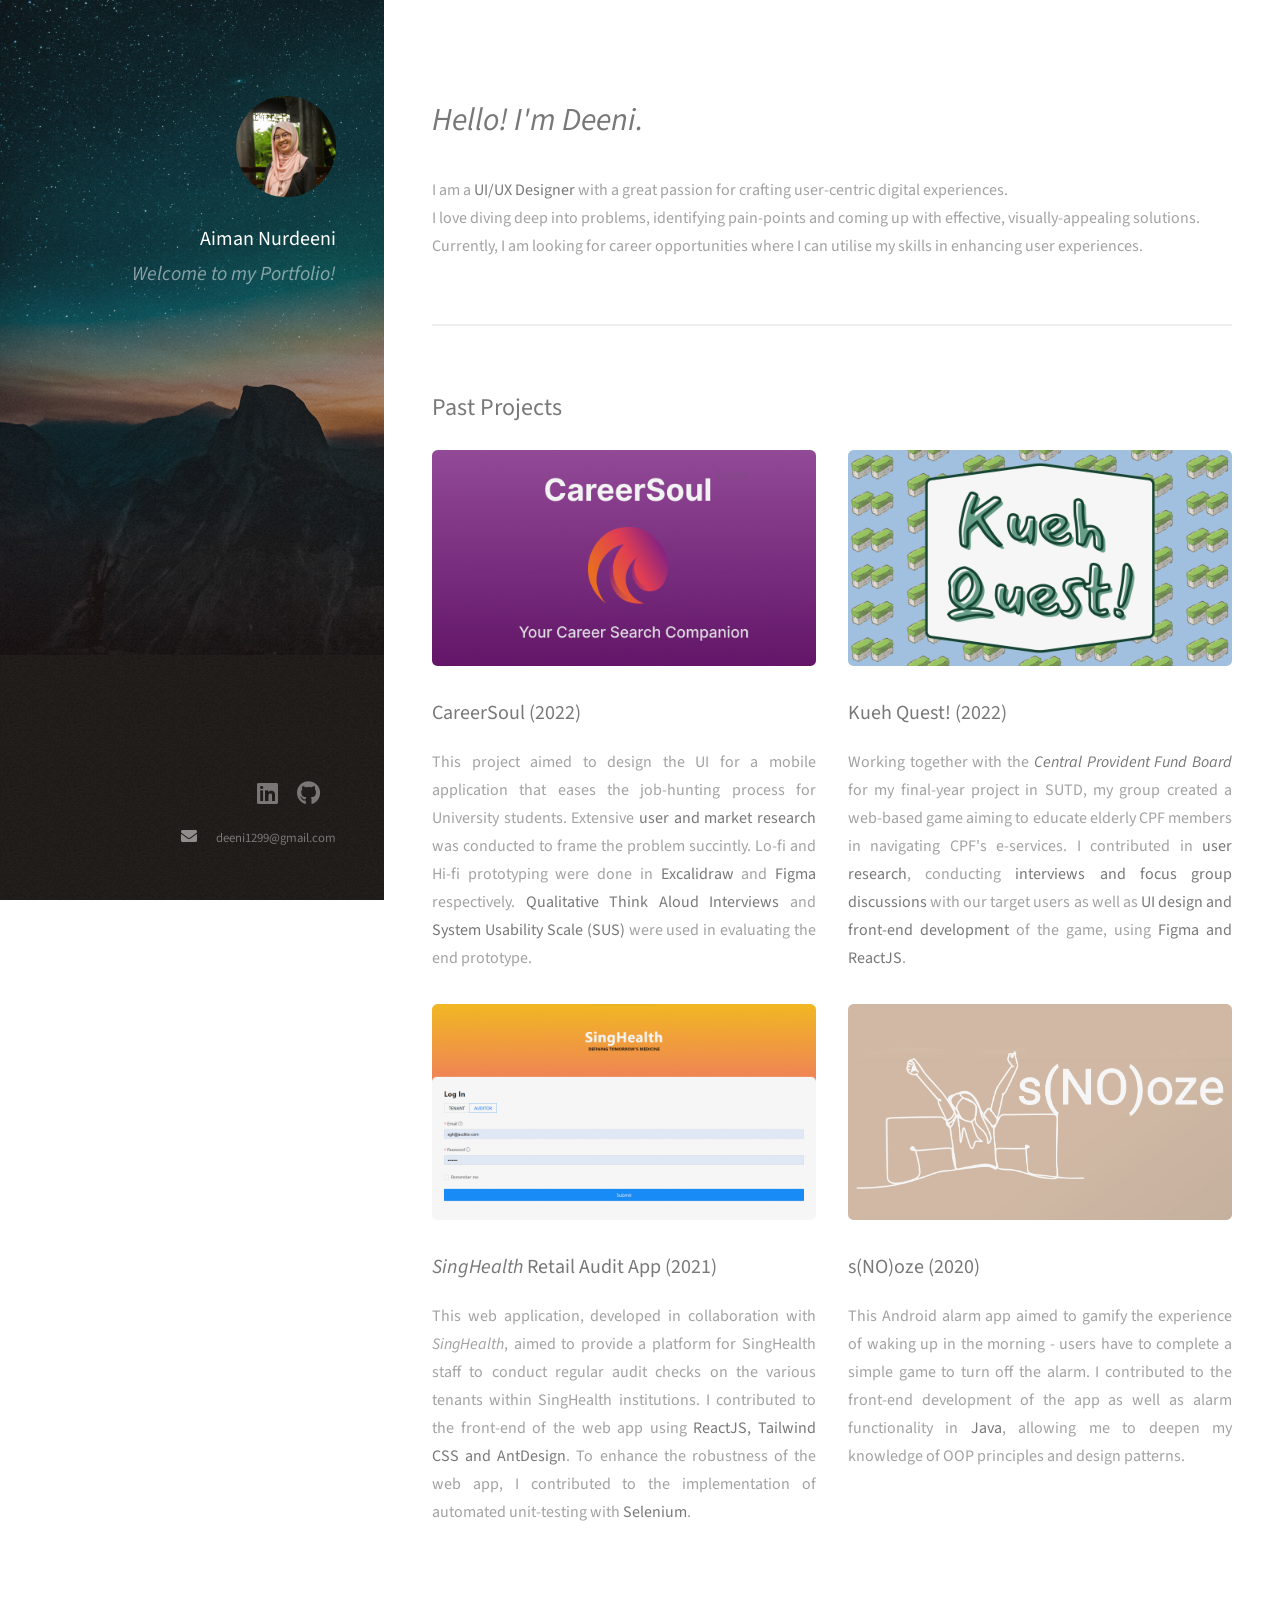
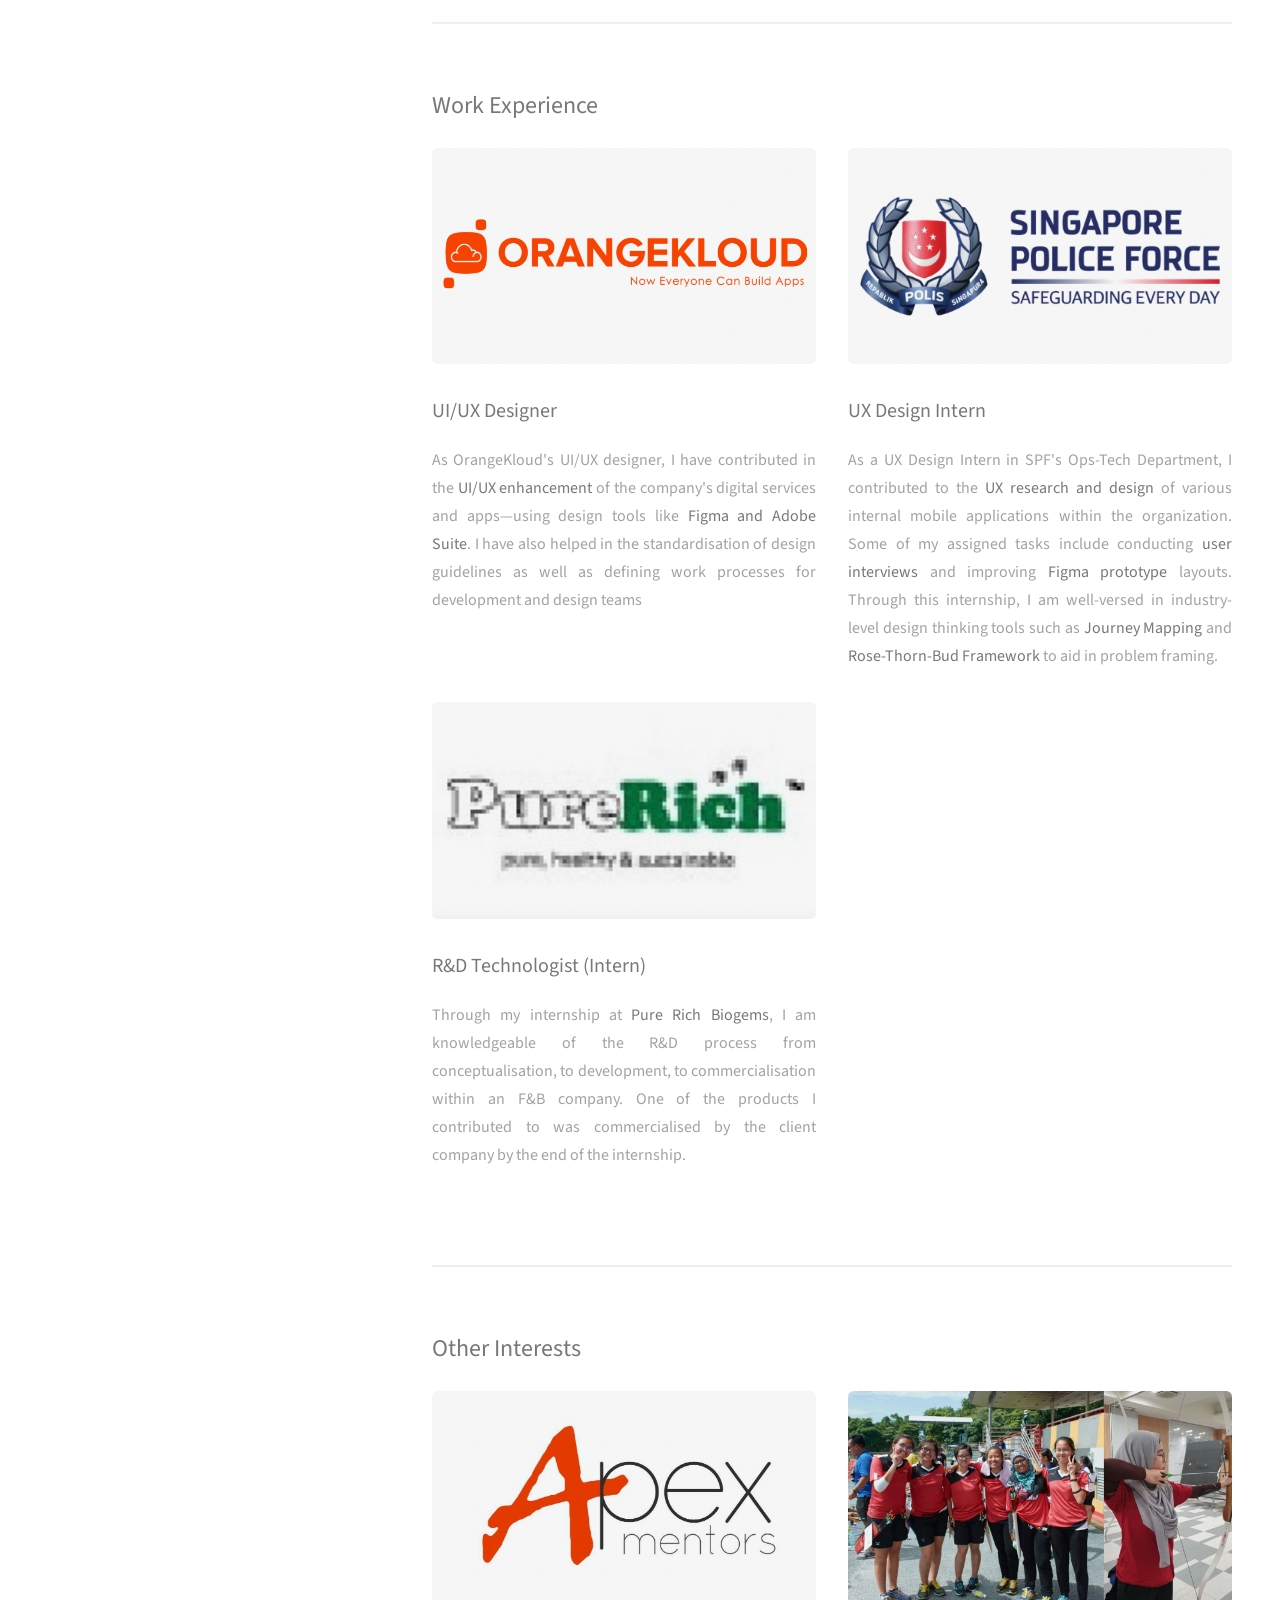
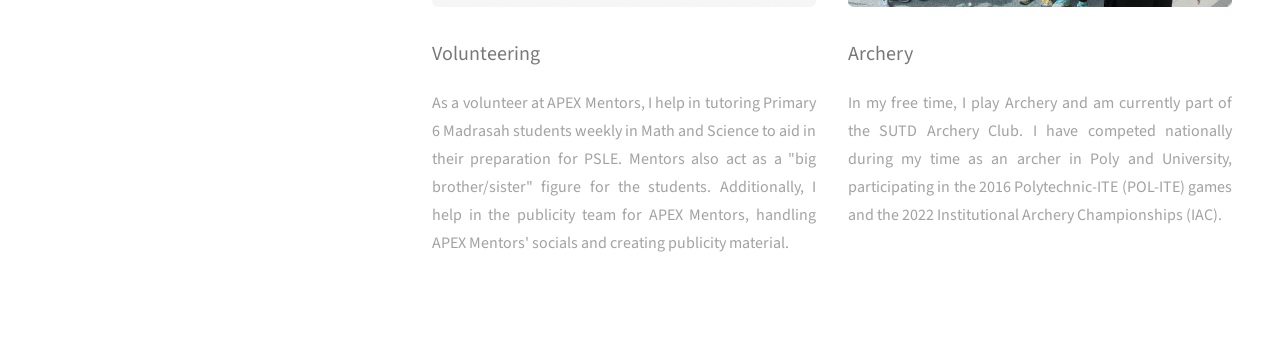
==== commit a712d4c8: "content changes" ====
--- a/index.html
+++ b/index.html
@@ -31,9 +31,11 @@
 							<h2><i>Hello! I'm Deeni.</i></h2>
 						</header>
 						<p style="text-align:justify">
-							I am a fresh graduate from SUTD, with a Bachelor of Engineering in Computer Science & Design.
+							I am a <strong>UI/UX Designer</strong> with a great passion for crafting user-centric digital experiences.
 							<br/>
-							My interests include <strong>UI/UX design</strong> and <strong>front-end development</strong>, and I am currently sourcing for roles in these fields.
+							I love diving deep into problems, identifying pain-points and coming up with effective, visually-appealing solutions. 
+							<br/> 
+							Currently, I am looking for career opportunities where I can utilise my skills in enhancing user experiences.
 						</p>
 						<!-- <ul class="actions">
 							<li><a href="#" class="button">Learn More</a></li>
@@ -80,9 +82,15 @@
 						<h2>Work Experience</h2>
 						<div class="row">
 							<article class="col-6 col-12-xsmall ">
+								<a href="https://orangekloud.com/" class="image fit thumb" target="_blank"><img src="images/work/ok.png" alt="" /></a>
+								<h3>UI/UX Designer</h3>
+								<p style="text-align:justify">
+								As OrangeKloud's UI/UX designer, I have contributed in the <b>UI/UX enhancement</b> of the company's digital services and apps—using design tools like <b>Figma and Adobe Suite</b>. I have also helped in the standardisation of design guidelines as well as defining work processes for development and design teams</p>
+							</article>
+							<article class="col-6 col-12-xsmall ">
 								<a href="https://www.police.gov.sg/Who-We-Are/Organisation-Structure/Specialist-Staff-Departments" class="image fit thumb" target="_blank"><img src="images/work/spf.png" alt="" /></a>
 								<h3>UX Design Intern</h3>
-								<p style="text-align:justify">As a UX Design Intern in the <b>Ops-Tech Department</b> of SPF, I contributed to the UX research and design of various internal mobile applications within the organization. Some of my assigned tasks include conducting user interviews and improving Figma prototype layouts. Through this internship, I am well-versed in industry-level design thinking tools such as Journey Mapping and Rose-Thorn-Bud Framework to aid in problem framing.</p>
+								<p style="text-align:justify">As a UX Design Intern in SPF's Ops-Tech Department, I contributed to the <b>UX research and design</b> of various internal mobile applications within the organization. Some of my assigned tasks include conducting <b>user interviews</b> and improving <b>Figma prototype</b> layouts. Through this internship, I am well-versed in industry-level design thinking tools such as <b>Journey Mapping</b> and <b>Rose-Thorn-Bud Framework</b> to aid in problem framing.</p>
 							</article>
 							<article class="col-6 col-12-xsmall">
 								<a href="https://www.linkedin.com/company/pure-rich-biogems/about/" class="image fit thumb" target="_blank"><img src="images/work/pure_rich.jpg" alt="" /></a>
@@ -104,7 +112,7 @@
 								<p style="text-align:justify">As a volunteer at APEX Mentors, I help in tutoring Primary 6 Madrasah students weekly in Math and Science to aid in their preparation for PSLE. Mentors also act as a "big brother/sister" figure for the students. Additionally, I help in the publicity team for APEX Mentors, handling APEX Mentors' socials and creating publicity material.</p>
 							</article>
 							<article class="col-6 col-12-xsmall">
-								<a href="https://github.com/hannahmyatwai/s-no-oze" class="image fit thumb" target="_blank"><img src="images/hobbies/archery.jpg" alt="" /></a>
+								<a href="https://www.instagram.com/sutd_archery/" class="image fit thumb" target="_blank"><img src="images/hobbies/archery.jpg" alt="" /></a>
 								<h3>Archery</h3>
 								<p style="text-align:justify">In my free time, I play Archery and am currently part of the SUTD Archery Club. I have competed nationally during my time as an archer in Poly and University, participating in the 2016 Polytechnic-ITE (POL-ITE) games and the 2022 Institutional Archery Championships (IAC).</p>
 							</article>
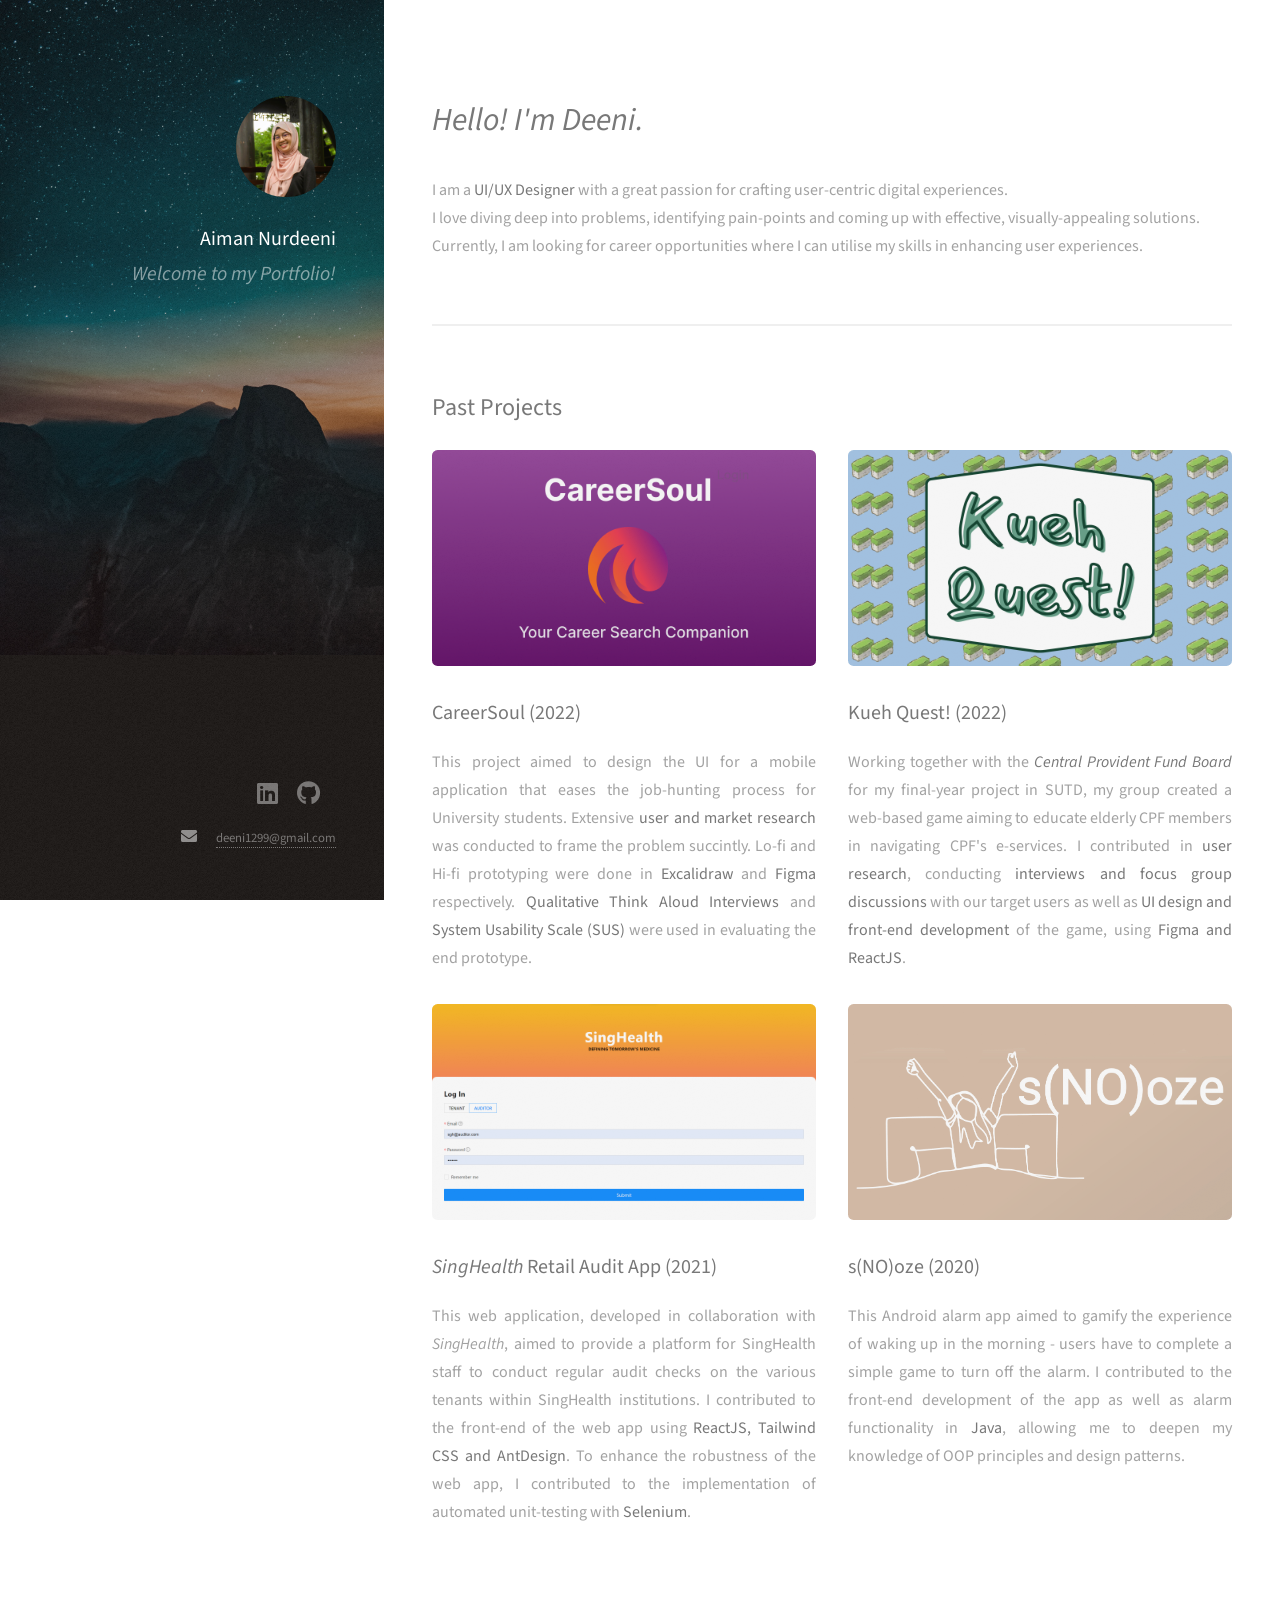
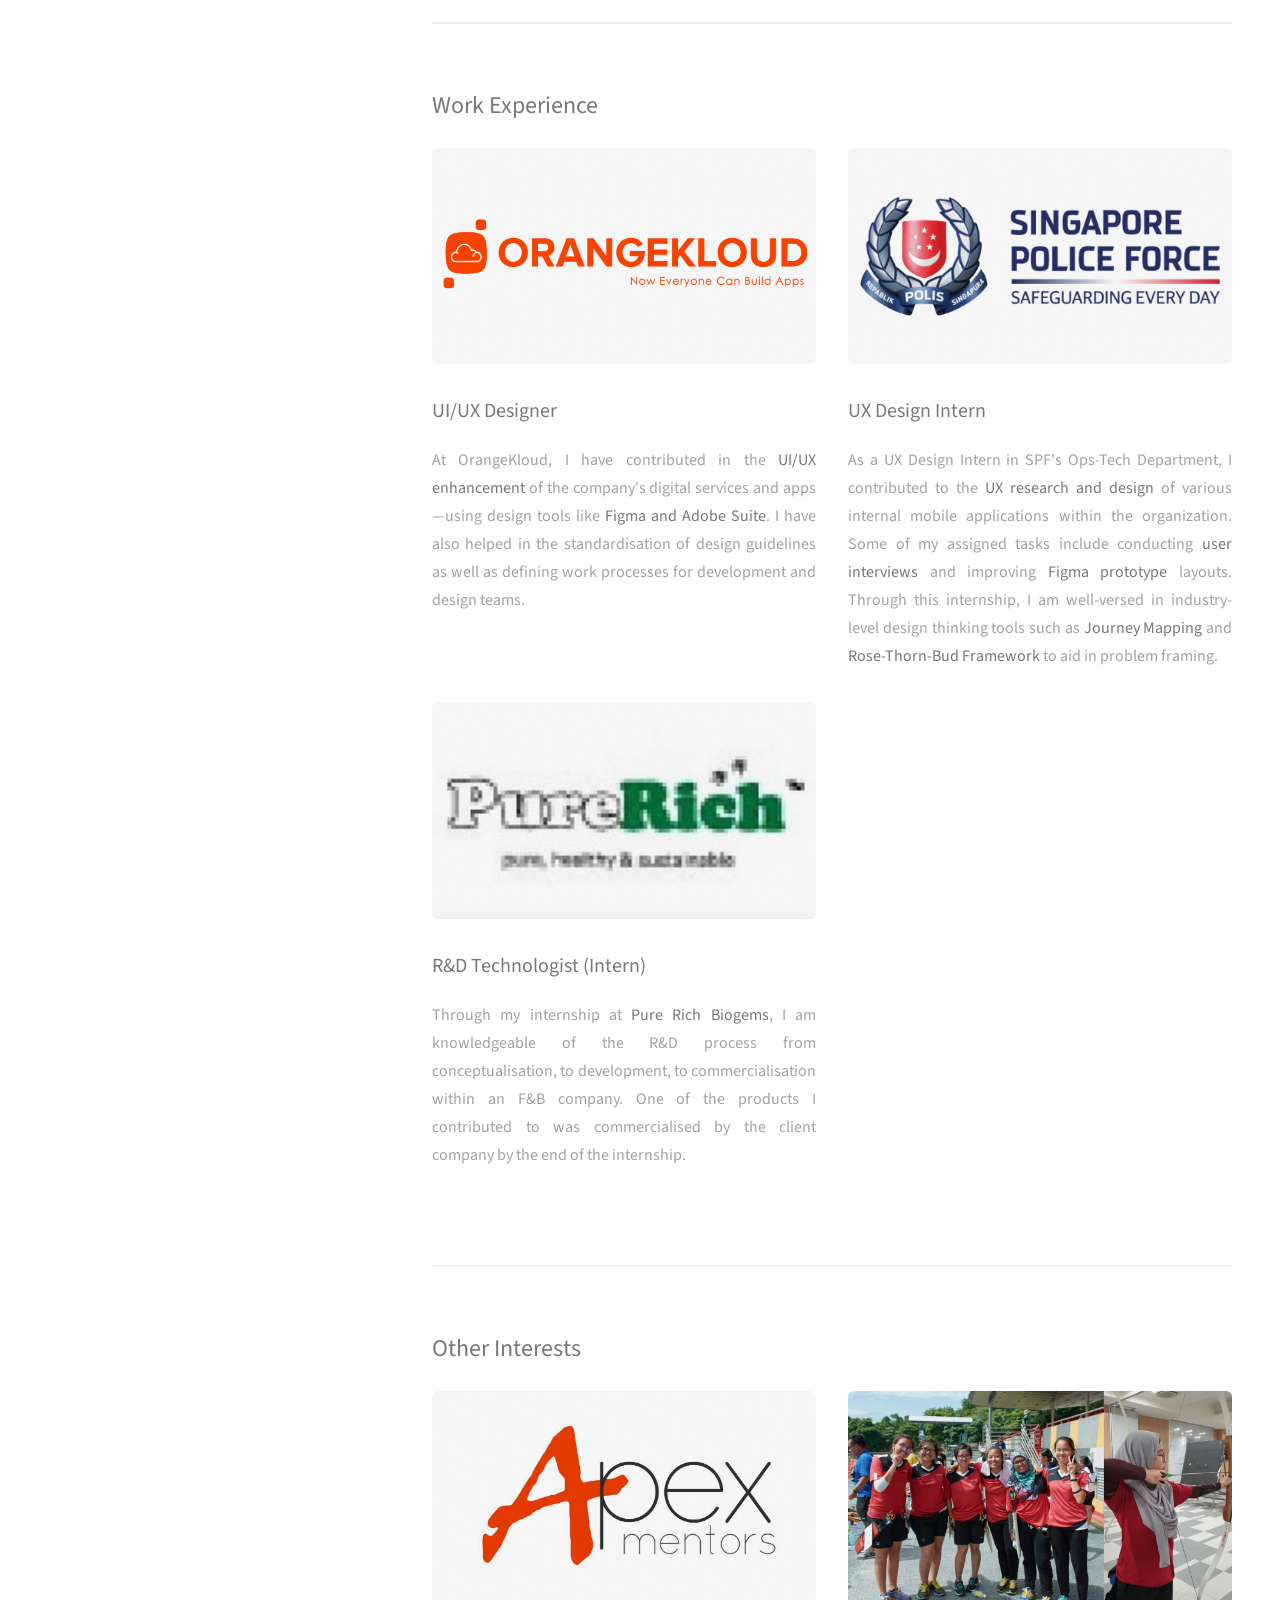
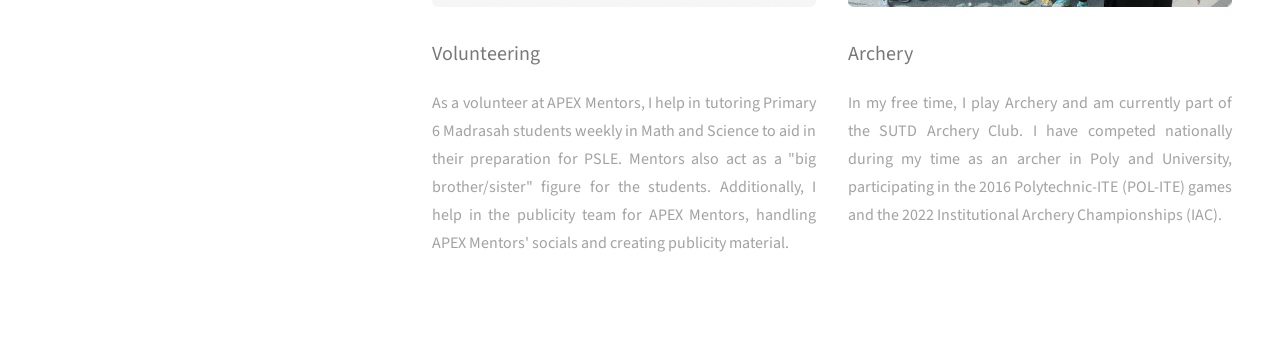
==== commit 2fed6a83: "minor changes - ok description - mailto" ====
--- a/index.html
+++ b/index.html
@@ -85,7 +85,7 @@
 								<a href="https://orangekloud.com/" class="image fit thumb" target="_blank"><img src="images/work/ok.png" alt="" /></a>
 								<h3>UI/UX Designer</h3>
 								<p style="text-align:justify">
-								As OrangeKloud's UI/UX designer, I have contributed in the <b>UI/UX enhancement</b> of the company's digital services and apps—using design tools like <b>Figma and Adobe Suite</b>. I have also helped in the standardisation of design guidelines as well as defining work processes for development and design teams</p>
+								At OrangeKloud, I have contributed in the <b>UI/UX enhancement</b> of the company's digital services and apps—using design tools like <b>Figma and Adobe Suite</b>. I have also helped in the standardisation of design guidelines as well as defining work processes for development and design teams.</p>
 							</article>
 							<article class="col-6 col-12-xsmall ">
 								<a href="https://www.police.gov.sg/Who-We-Are/Organisation-Structure/Specialist-Staff-Departments" class="image fit thumb" target="_blank"><img src="images/work/spf.png" alt="" /></a>
@@ -490,7 +490,11 @@
 						<li class="icon solid fa-envelope">
 							<span class="label">Email</span>
 						</li>
-						<li class="copyright">deeni1299@gmail.com</li>
+						<li class="copyright">
+							<a href="mailto:deeni1299@gmail.com">
+								deeni1299@gmail.com
+							</a>
+						</li>
 					</ul>
 				</div>
 			</footer>
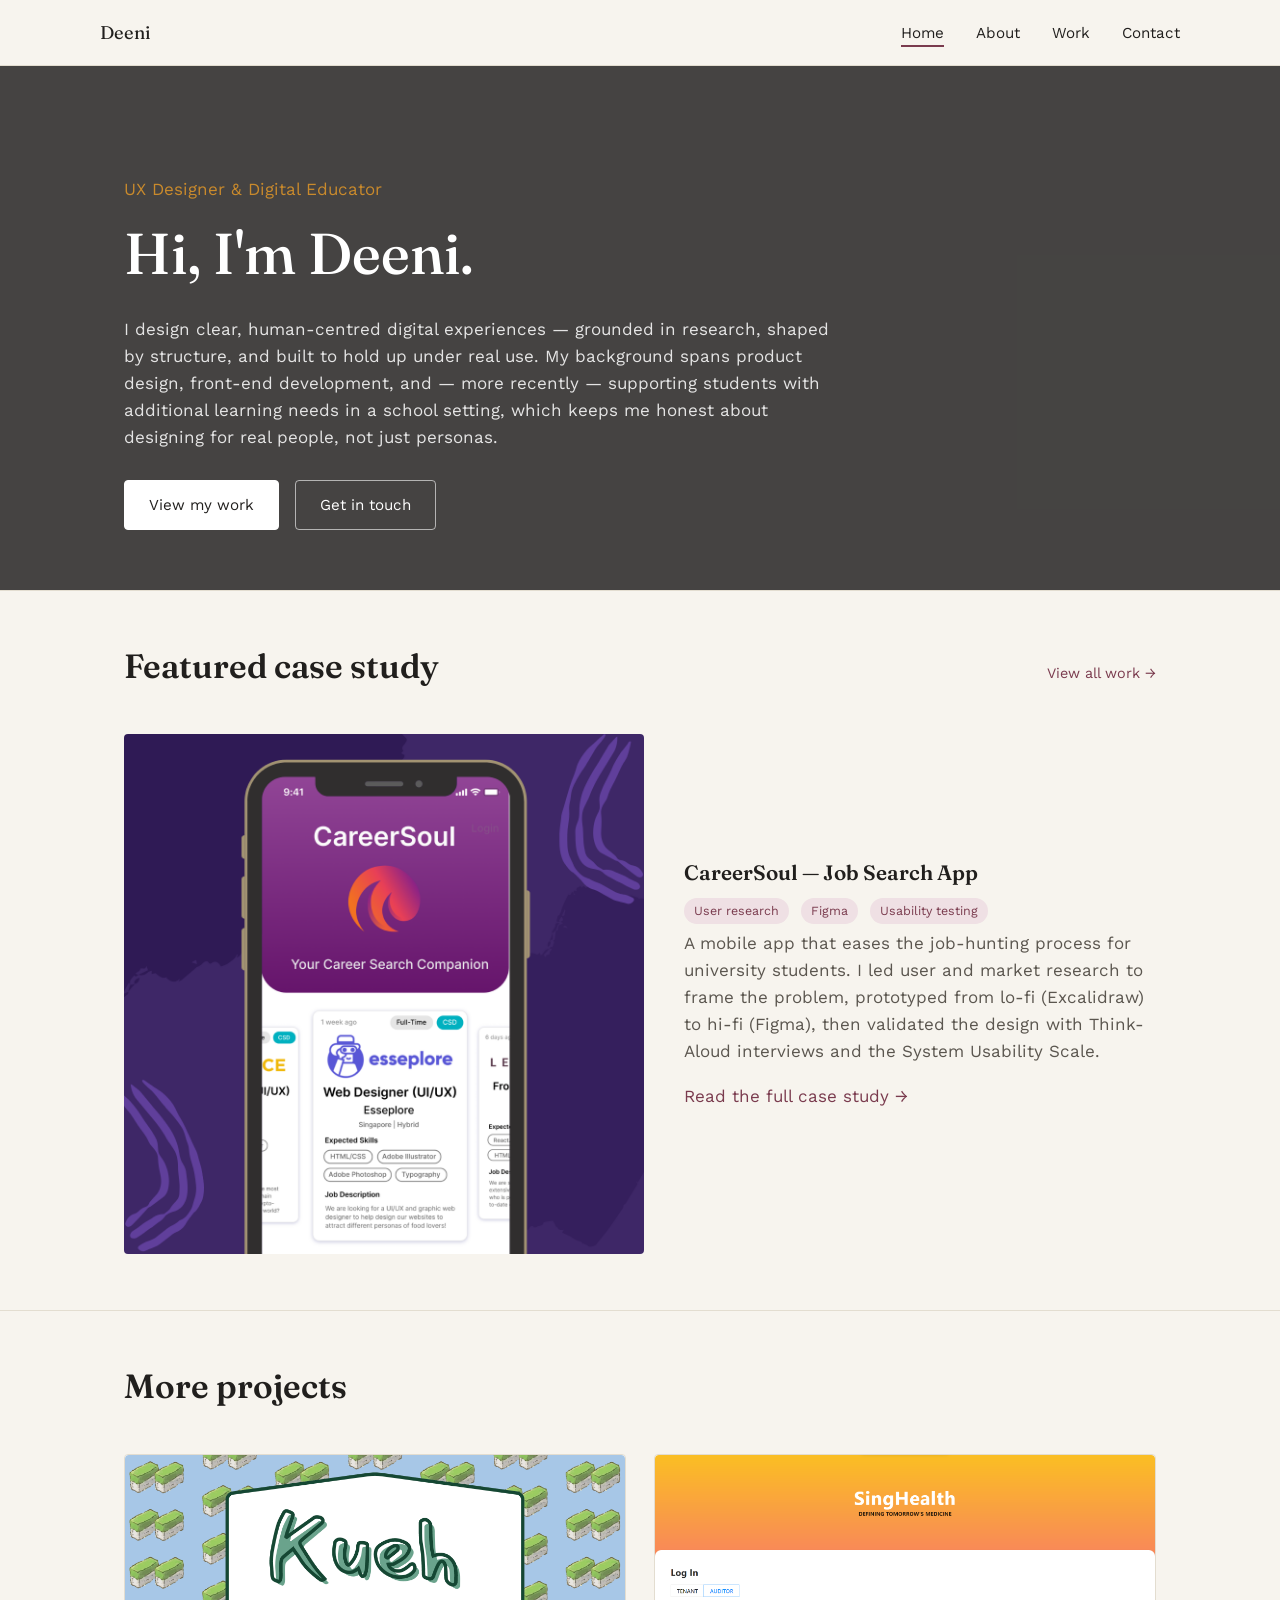
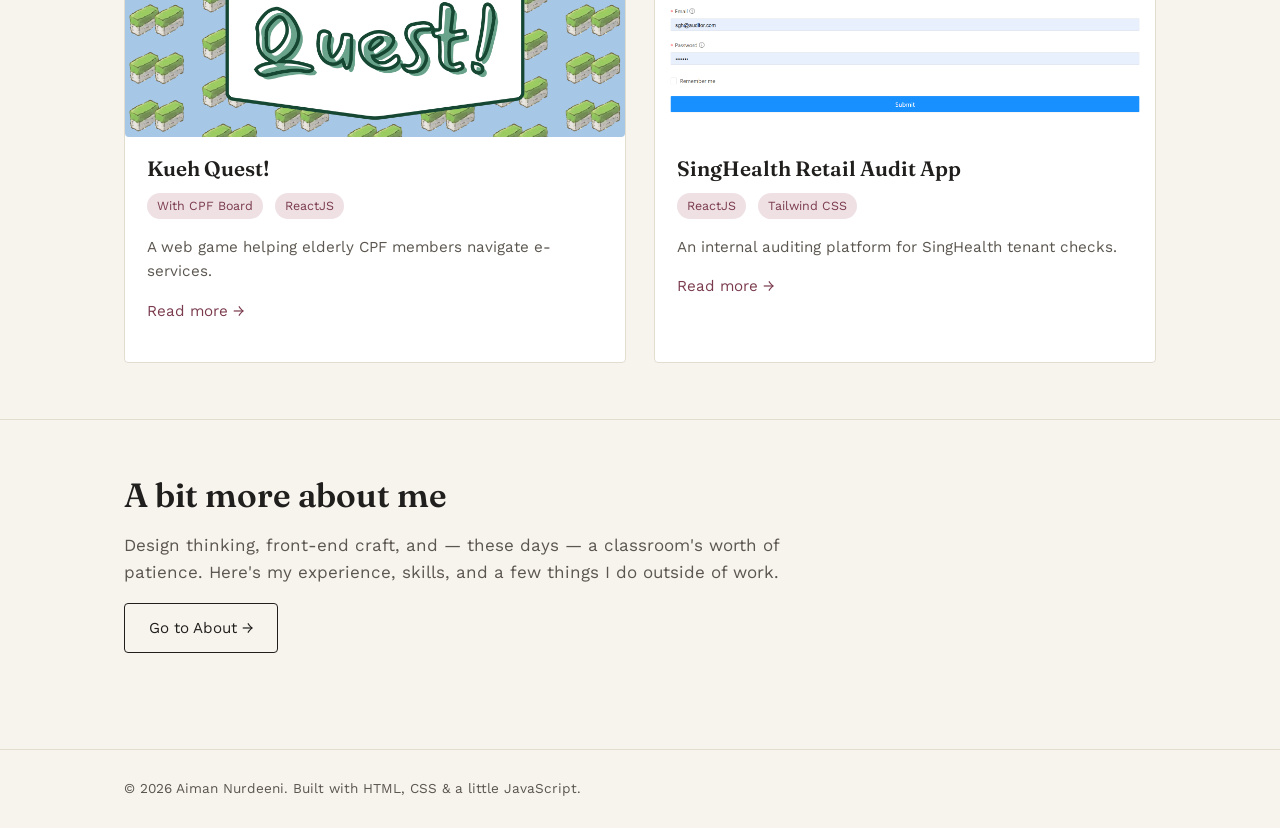
==== commit 27e2c31e: "update" ====
--- a/index.html
+++ b/index.html
@@ -1,511 +1,144 @@
-<!DOCTYPE HTML>
-<!--
-	Strata by HTML5 UP
-	html5up.net | @ajlkn
-	Free for personal and commercial use under the CCA 3.0 license (html5up.net/license)
--->
-<html>
-	<head>
-		<title>Deeni's Portfolio</title>
-		<meta charset="utf-8" />
-		<meta name="viewport" content="width=device-width, initial-scale=1, user-scalable=no" />
-		<link rel="stylesheet" href="assets/css/main.css" />
-	</head>
-	<body class="is-preload">
+<!DOCTYPE html>
+<html lang="en">
+<head>
+  <meta charset="UTF-8" />
+  <meta name="viewport" content="width=device-width, initial-scale=1.0" />
+  <title>Deeni — UX Designer</title>
+  <meta name="description" content="Aiman Nurdeeni (Deeni) — UX Designer portfolio: case studies, skills, and experience." />
+  <link rel="preconnect" href="https://fonts.googleapis.com" />
+  <link href="https://fonts.googleapis.com/css2?family=Fraunces:wght@400;500;600&family=Work+Sans:wght@400;500;600&display=swap" rel="stylesheet" />
+  <link rel="stylesheet" href="style.css" />
+</head>
+<body>
 
-		<!-- Header -->
-			<header id="header">
-				<div class="inner">
-					<img class="image avatar" src="images/self_pic-2.jpg" alt="" />
-					<h1><strong>Aiman Nurdeeni</strong></h1>
-					<h1><i>Welcome to my Portfolio!</i></h1>
-				</div>
-			</header>
+  <header class="site-header">
+    <nav class="container nav">
+      <a class="nav-brand" href="index.html">Deeni</a>
+      <button class="nav-toggle" aria-label="Toggle navigation">
+        <span></span><span></span><span></span>
+      </button>
+      <ul class="nav-links">
+        <li><a href="index.html" aria-current="page">Home</a></li>
+        <li><a href="about.html">About</a></li>
+        <li><a href="work.html">Work</a></li>
+        <li><a href="contact.html">Contact</a></li>
+      </ul>
+    </nav>
+  </header>
 
-		<!-- Main -->
-			<div id="main">
+  <main>
+    <!-- Hero -->
+    <section class="page-hero">
+      <div class="container">
+        <p class="eyebrow">UX Designer &amp; Digital Educator</p>
+        <h1>Hi, I'm Deeni.</h1>
+        <p class="lede">
+          I design clear, human-centred digital experiences — grounded in research,
+          shaped by structure, and built to hold up under real use. My background spans
+          product design, front-end development, and — more recently — supporting
+          students with additional learning needs in a school setting, which keeps me
+          honest about designing for real people, not just personas.
+        </p>
+        <div class="hero-actions">
+          <a class="btn btn-primary" href="work.html">View my work</a>
+          <a class="btn btn-secondary" href="contact.html">Get in touch</a>
+        </div>
+      </div>
+    </section>
 
-				<!-- One -->
-					<section id="one">
-						<header class="major">
-							<h2><i>Hello! I'm Deeni.</i></h2>
-						</header>
-						<p style="text-align:justify">
-							I am a <strong>UI/UX Designer</strong> with a great passion for crafting user-centric digital experiences.
-							<br/>
-							I love diving deep into problems, identifying pain-points and coming up with effective, visually-appealing solutions. 
-							<br/> 
-							Currently, I am looking for career opportunities where I can utilise my skills in enhancing user experiences.
-						</p>
-						<!-- <ul class="actions">
-							<li><a href="#" class="button">Learn More</a></li>
-						</ul> -->
-					</section>
+    <!-- Featured case study -->
+    <section class="bordered">
+      <div class="container">
+        <div class="section-head">
+          <h2>Featured case study</h2>
+          <a class="view-all" href="work.html">View all work →</a>
+        </div>
+        <div class="featured-case">
+          <a class="img-container" href="case-study-careersoul.html" aria-label="View the CareerSoul case study">
+            <!-- <div class="placeholder-img" aria-hidden="true">
+              Replace with CareerSoul cover image<br />(e.g. exported from Figma / Behance)
+            </div> -->
+            <img src="images/proj/careersoul-cover1.png" alt="" />
+          </a>
+          <div>
+            <h3>CareerSoul — Job Search App</h3>
+            <div class="tags">
+              <span class="tag">User research</span>
+              <span class="tag">Figma</span>
+              <span class="tag">Usability testing</span>
+            </div>
+            <p>
+              A mobile app that eases the job-hunting process for university students.
+              I led user and market research to frame the problem, prototyped from
+              lo-fi (Excalidraw) to hi-fi (Figma), then validated the design with
+              Think-Aloud interviews and the System Usability Scale.
+            </p>
+            <p><a href="case-study-careersoul.html">Read the full case study →</a></p>
+          </div>
+        </div>
+      </div>
+    </section>
 
-				<!-- Two -->
-					<section id="two">
-						<h2>Past Projects</h2>
-						<div class="row">
-							<article class="col-6 col-12-xsmall ">
-								<a href="https://www.behance.net/gallery/163053577/UXUI-Case-Study-CareerSoul-Job-Search-App" class="image fit thumb" target="_blank">
-									<img src="images/proj/careersoul.png" alt="" />
-								</a>
-								<h3>CareerSoul (2022)</h3>
-								<p style="text-align:justify">This project aimed to design the UI for a mobile application that eases the job-hunting process for University students. Extensive <strong>user and market research</strong> was conducted to frame the problem succintly. Lo-fi and Hi-fi prototyping were done in <strong>Excalidraw</strong> and <strong>Figma</strong> respectively. <strong>Qualitative Think Aloud Interviews</strong> and <strong>System Usability Scale (SUS)</strong> were used in evaluating the end prototype.</p>
-							</article>
+    <!-- More work, quick links -->
+    <section class="bordered">
+      <div class="container">
+        <div class="section-head">
+          <h2>More projects</h2>
+        </div>
+        <div class="project-grid">
+          <div class="project-card">
+            <!-- <div class="placeholder-img" aria-hidden="true">Kueh Quest! screenshot</div> -->
+            <a class="img-container" href="case-study-kueh-quest.html" aria-label="View the Kueh Quest case study">
+              <img src="images/proj/kuehquest.png" alt="" />
+            </a>
+            <div class="project-card-body">
+              <h3>Kueh Quest!</h3>
+              <div class="tags">
+                <span class="tag">With CPF Board</span>
+                <span class="tag">ReactJS</span>
+              </div>
+              <p>A web game helping elderly CPF members navigate e-services.</p>
+              <p><a href="case-study-kueh-quest.html">Read more →</a></p>
+            </div>
+          </div>
+          <div class="project-card">
+            <!-- <div class="placeholder-img" aria-hidden="true">SingHealth Retail Audit screenshot</div> -->
+            <a class="img-container" href="work.html#singhealth" aria-label="More information">
+              <img src="images/proj/singhealth.png" alt="" />
+            </a>
+            <div class="project-card-body">
+              <h3>SingHealth Retail Audit App</h3>
+              <div class="tags">
+                <span class="tag">ReactJS</span>
+                <span class="tag">Tailwind CSS</span>
+              </div>
+              <p>An internal auditing platform for SingHealth tenant checks.</p>
+              <p><a href="work.html#singhealth">Read more →</a></p>
+            </div>
+          </div>
+        </div>
+      </div>
+    </section>
 
-							<article class="col-6 col-12-xsmall ">
-								<a href="https://capstone2022.sutd.edu.sg/projects/kueh-quest" class="image fit thumb" target="_blank">
-									<img src="images/proj/kuehquest.png" alt="" />
-								</a>
-								<h3>Kueh Quest! (2022)</h3>
-								<p style="text-align:justify">Working together with the <i><strong>Central Provident Fund Board</strong></i> for my final-year project in SUTD, my group created a web-based game aiming to educate elderly CPF members in navigating CPF's e-services. I contributed in <strong>user research</strong>, conducting <strong>interviews and focus group discussions</strong> with our target users as well as <strong>UI design and front-end development</strong> of the game, using <strong>Figma and ReactJS</strong>.</p>
-							</article>
-							<article class="col-6 col-12-xsmall ">
-								<a href="https://github.com/nicolefranc/singhealth-retail-audit" class="image fit thumbs" target="_blank">
-									<img src="images/proj/singhealth.png" alt="" />
-								</a>
-								<h3><i>SingHealth</i> Retail Audit App (2021)</h3>
-								<p style="text-align:justify">This web application, developed in collaboration with <i>SingHealth</i>, aimed to provide a platform for SingHealth staff to conduct regular audit checks on the various tenants within SingHealth institutions. I contributed to the front-end of the web app using <strong>ReactJS, Tailwind CSS and AntDesign</strong>. To enhance the robustness of the web app, I contributed to the implementation of automated unit-testing with <strong>Selenium</strong>.</p>
-							</article>
-							<article class="col-6 col-12-xsmall">
-								<a href="https://github.com/hannahmyatwai/s-no-oze" class="image fit thumbs" target="_blank">
-									<img src="images/proj/snooze.png" alt="" />
-								</a>
-								<h3>s(NO)oze (2020)</h3>
-								<p style="text-align:justify">This Android alarm app aimed to gamify the experience of waking up in the morning - users have to complete a simple game to turn off the alarm. I contributed to the front-end development of the app as well as alarm functionality in <b>Java</b>, allowing me to deepen my knowledge of OOP principles and design patterns.</p>
-							</article>
-						</div>
-					</section>
+    <!-- About teaser -->
+    <section class="bordered">
+      <div class="container">
+        <h2>A bit more about me</h2>
+        <p class="lede">
+          Design thinking, front-end craft, and — these days — a classroom's worth of
+          patience. Here's my experience, skills, and a few things I do outside of work.
+        </p>
+        <a class="btn btn-secondary" href="about.html">Go to About →</a>
+      </div>
+    </section>
+  </main>
 
-					<section id="three">
-						<h2>Work Experience</h2>
-						<div class="row">
-							<article class="col-6 col-12-xsmall ">
-								<a href="https://orangekloud.com/" class="image fit thumb" target="_blank"><img src="images/work/ok.png" alt="" /></a>
-								<h3>UI/UX Designer</h3>
-								<p style="text-align:justify">
-								At OrangeKloud, I have contributed in the <b>UI/UX enhancement</b> of the company's digital services and apps—using design tools like <b>Figma and Adobe Suite</b>. I have also helped in the standardisation of design guidelines as well as defining work processes for development and design teams.</p>
-							</article>
-							<article class="col-6 col-12-xsmall ">
-								<a href="https://www.police.gov.sg/Who-We-Are/Organisation-Structure/Specialist-Staff-Departments" class="image fit thumb" target="_blank"><img src="images/work/spf.png" alt="" /></a>
-								<h3>UX Design Intern</h3>
-								<p style="text-align:justify">As a UX Design Intern in SPF's Ops-Tech Department, I contributed to the <b>UX research and design</b> of various internal mobile applications within the organization. Some of my assigned tasks include conducting <b>user interviews</b> and improving <b>Figma prototype</b> layouts. Through this internship, I am well-versed in industry-level design thinking tools such as <b>Journey Mapping</b> and <b>Rose-Thorn-Bud Framework</b> to aid in problem framing.</p>
-							</article>
-							<article class="col-6 col-12-xsmall">
-								<a href="https://www.linkedin.com/company/pure-rich-biogems/about/" class="image fit thumb" target="_blank"><img src="images/work/pure_rich.jpg" alt="" /></a>
-								<h3>R&D Technologist (Intern)</h3>
-								<p style="text-align:justify">Through my internship at <b>Pure Rich Biogems</b>, I am knowledgeable of the R&D process from conceptualisation, to development, to commercialisation within an F&B company. One of the products I contributed to was commercialised by the client company by the end of the internship.</p>
-							</article>
-						</div>
-						<!-- <ul class="actions">
-							<li><a href="#" class="button">Full Portfolio</a></li>
-						</ul> -->
-					</section>
+  <footer class="site-footer">
+    <div class="container">
+      <p>© 2026 Aiman Nurdeeni. Built with HTML, CSS &amp; a little JavaScript.</p>
+    </div>
+  </footer>
 
-					<section id="four">
-						<h2>Other Interests</h2>
-						<div class="row">
-							<article class="col-6 col-12-xsmall ">
-								<a href="https://www.instagram.com/apexmentors/" class="image fit thumb" target="_blank"><img src="images/hobbies/apex.jpg" alt="" /></a>
-								<h3>Volunteering</h3>
-								<p style="text-align:justify">As a volunteer at APEX Mentors, I help in tutoring Primary 6 Madrasah students weekly in Math and Science to aid in their preparation for PSLE. Mentors also act as a "big brother/sister" figure for the students. Additionally, I help in the publicity team for APEX Mentors, handling APEX Mentors' socials and creating publicity material.</p>
-							</article>
-							<article class="col-6 col-12-xsmall">
-								<a href="https://www.instagram.com/sutd_archery/" class="image fit thumb" target="_blank"><img src="images/hobbies/archery.jpg" alt="" /></a>
-								<h3>Archery</h3>
-								<p style="text-align:justify">In my free time, I play Archery and am currently part of the SUTD Archery Club. I have competed nationally during my time as an archer in Poly and University, participating in the 2016 Polytechnic-ITE (POL-ITE) games and the 2022 Institutional Archery Championships (IAC).</p>
-							</article>
-						</div>
-					</section>
-
-				<!-- Three -->
-					<!-- <section id="three">
-						<h2>Get In Touch</h2>
-						<p>Accumsan pellentesque commodo blandit enim arcu non at amet id arcu magna. Accumsan orci faucibus id eu lorem semper nunc nisi lorem vulputate lorem neque lorem ipsum dolor.</p>
-						<div class="row">
-							<div class="col-8 col-12-small">
-								<form method="post" action="#">
-									<div class="row gtr-uniform gtr-50">
-										<div class="col-6 col-12-xsmall"><input type="text" name="name" id="name" placeholder="Name" /></div>
-										<div class="col-6 col-12-xsmall"><input type="email" name="email" id="email" placeholder="Email" /></div>
-										<div class="col-12"><textarea name="message" id="message" placeholder="Message" rows="4"></textarea></div>
-									</div>
-								</form>
-								<ul class="actions">
-									<li><input type="submit" value="Send Message" /></li>
-								</ul>
-							</div>
-							<div class="col-4 col-12-small">
-								<ul class="labeled-icons">
-									<li>
-										<h3 class="icon solid fa-home"><span class="label">Address</span></h3>
-										1234 Somewhere Rd.<br />
-										Nashville, TN 00000<br />
-										United States
-									</li>
-									<li>
-										<h3 class="icon solid fa-mobile-alt"><span class="label">Phone</span></h3>
-										000-000-0000
-									</li>
-									<li>
-										<h3 class="icon solid fa-envelope"><span class="label">Email</span></h3>
-										<a href="#">hello@untitled.tld</a>
-									</li>
-								</ul>
-							</div>
-						</div>
-					</section> -->
-
-				<!-- Four -->
-				<!--
-					<section id="four">
-						<h2>Elements</h2>
-
-						<section>
-							<h4>Text</h4>
-							<p>This is <b>bold</b> and this is <strong>strong</strong>. This is <i>italic</i> and this is <em>emphasized</em>.
-							This is <sup>superscript</sup> text and this is <sub>subscript</sub> text.
-							This is <u>underlined</u> and this is code: <code>for (;;) { ... }</code>. Finally, <a href="#">this is a link</a>.</p>
-							<hr />
-							<header>
-								<h4>Heading with a Subtitle</h4>
-								<p>Lorem ipsum dolor sit amet nullam id egestas urna aliquam</p>
-							</header>
-							<p>Nunc lacinia ante nunc ac lobortis. Interdum adipiscing gravida odio porttitor sem non mi integer non faucibus ornare mi ut ante amet placerat aliquet. Volutpat eu sed ante lacinia sapien lorem accumsan varius montes viverra nibh in adipiscing blandit tempus accumsan.</p>
-							<header>
-								<h5>Heading with a Subtitle</h5>
-								<p>Lorem ipsum dolor sit amet nullam id egestas urna aliquam</p>
-							</header>
-							<p>Nunc lacinia ante nunc ac lobortis. Interdum adipiscing gravida odio porttitor sem non mi integer non faucibus ornare mi ut ante amet placerat aliquet. Volutpat eu sed ante lacinia sapien lorem accumsan varius montes viverra nibh in adipiscing blandit tempus accumsan.</p>
-							<hr />
-							<h2>Heading Level 2</h2>
-							<h3>Heading Level 3</h3>
-							<h4>Heading Level 4</h4>
-							<h5>Heading Level 5</h5>
-							<h6>Heading Level 6</h6>
-							<hr />
-							<h5>Blockquote</h5>
-							<blockquote>Fringilla nisl. Donec accumsan interdum nisi, quis tincidunt felis sagittis eget tempus euismod. Vestibulum ante ipsum primis in faucibus vestibulum. Blandit adipiscing eu felis iaculis volutpat ac adipiscing accumsan faucibus. Vestibulum ante ipsum primis in faucibus lorem ipsum dolor sit amet nullam adipiscing eu felis.</blockquote>
-							<h5>Preformatted</h5>
-							<pre><code>i = 0;
-
-while (!deck.isInOrder()) {
-print 'Iteration ' + i;
-deck.shuffle();
-i++;
-}
-
-print 'It took ' + i + ' iterations to sort the deck.';</code></pre>
-						</section>
-
-						<section>
-							<h4>Lists</h4>
-							<div class="row">
-								<div class="col-6 col-12-xsmall">
-									<h5>Unordered</h5>
-									<ul>
-										<li>Dolor pulvinar etiam magna etiam.</li>
-										<li>Sagittis adipiscing lorem eleifend.</li>
-										<li>Felis enim feugiat dolore viverra.</li>
-									</ul>
-									<h5>Alternate</h5>
-									<ul class="alt">
-										<li>Dolor pulvinar etiam magna etiam.</li>
-										<li>Sagittis adipiscing lorem eleifend.</li>
-										<li>Felis enim feugiat dolore viverra.</li>
-									</ul>
-								</div>
-								<div class="col-6 col-12-xsmall">
-									<h5>Ordered</h5>
-									<ol>
-										<li>Dolor pulvinar etiam magna etiam.</li>
-										<li>Etiam vel felis at lorem sed viverra.</li>
-										<li>Felis enim feugiat dolore viverra.</li>
-										<li>Dolor pulvinar etiam magna etiam.</li>
-										<li>Etiam vel felis at lorem sed viverra.</li>
-										<li>Felis enim feugiat dolore viverra.</li>
-									</ol>
-									<h5>Icons</h5>
-									<ul class="icons">
-										<li><a href="#" class="icon brands fa-twitter"><span class="label">Twitter</span></a></li>
-										<li><a href="#" class="icon brands fa-facebook-f"><span class="label">Facebook</span></a></li>
-										<li><a href="#" class="icon brands fa-instagram"><span class="label">Instagram</span></a></li>
-										<li><a href="#" class="icon brands fa-github"><span class="label">Github</span></a></li>
-										<li><a href="#" class="icon brands fa-dribbble"><span class="label">Dribbble</span></a></li>
-										<li><a href="#" class="icon brands fa-tumblr"><span class="label">Tumblr</span></a></li>
-									</ul>
-								</div>
-							</div>
-							<h5>Actions</h5>
-							<ul class="actions">
-								<li><a href="#" class="button primary">Default</a></li>
-								<li><a href="#" class="button">Default</a></li>
-							</ul>
-							<ul class="actions small">
-								<li><a href="#" class="button primary small">Small</a></li>
-								<li><a href="#" class="button small">Small</a></li>
-							</ul>
-							<div class="row">
-								<div class="col-6 col-12-small">
-									<ul class="actions stacked">
-										<li><a href="#" class="button primary">Default</a></li>
-										<li><a href="#" class="button">Default</a></li>
-									</ul>
-								</div>
-								<div class="col-6 col-12-small">
-									<ul class="actions stacked">
-										<li><a href="#" class="button primary small">Small</a></li>
-										<li><a href="#" class="button small">Small</a></li>
-									</ul>
-								</div>
-								<div class="col-6 col-12-small">
-									<ul class="actions stacked">
-										<li><a href="#" class="button primary fit">Default</a></li>
-										<li><a href="#" class="button fit">Default</a></li>
-									</ul>
-								</div>
-								<div class="col-6 col-12-small">
-									<ul class="actions stacked">
-										<li><a href="#" class="button primary small fit">Small</a></li>
-										<li><a href="#" class="button small fit">Small</a></li>
-									</ul>
-								</div>
-							</div>
-						</section>
-
-						<section>
-							<h4>Table</h4>
-							<h5>Default</h5>
-							<div class="table-wrapper">
-								<table>
-									<thead>
-										<tr>
-											<th>Name</th>
-											<th>Description</th>
-											<th>Price</th>
-										</tr>
-									</thead>
-									<tbody>
-										<tr>
-											<td>Item One</td>
-											<td>Ante turpis integer aliquet porttitor.</td>
-											<td>29.99</td>
-										</tr>
-										<tr>
-											<td>Item Two</td>
-											<td>Vis ac commodo adipiscing arcu aliquet.</td>
-											<td>19.99</td>
-										</tr>
-										<tr>
-											<td>Item Three</td>
-											<td> Morbi faucibus arcu accumsan lorem.</td>
-											<td>29.99</td>
-										</tr>
-										<tr>
-											<td>Item Four</td>
-											<td>Vitae integer tempus condimentum.</td>
-											<td>19.99</td>
-										</tr>
-										<tr>
-											<td>Item Five</td>
-											<td>Ante turpis integer aliquet porttitor.</td>
-											<td>29.99</td>
-										</tr>
-									</tbody>
-									<tfoot>
-										<tr>
-											<td colspan="2"></td>
-											<td>100.00</td>
-										</tr>
-									</tfoot>
-								</table>
-							</div>
-
-							<h5>Alternate</h5>
-							<div class="table-wrapper">
-								<table class="alt">
-									<thead>
-										<tr>
-											<th>Name</th>
-											<th>Description</th>
-											<th>Price</th>
-										</tr>
-									</thead>
-									<tbody>
-										<tr>
-											<td>Item One</td>
-											<td>Ante turpis integer aliquet porttitor.</td>
-											<td>29.99</td>
-										</tr>
-										<tr>
-											<td>Item Two</td>
-											<td>Vis ac commodo adipiscing arcu aliquet.</td>
-											<td>19.99</td>
-										</tr>
-										<tr>
-											<td>Item Three</td>
-											<td> Morbi faucibus arcu accumsan lorem.</td>
-											<td>29.99</td>
-										</tr>
-										<tr>
-											<td>Item Four</td>
-											<td>Vitae integer tempus condimentum.</td>
-											<td>19.99</td>
-										</tr>
-										<tr>
-											<td>Item Five</td>
-											<td>Ante turpis integer aliquet porttitor.</td>
-											<td>29.99</td>
-										</tr>
-									</tbody>
-									<tfoot>
-										<tr>
-											<td colspan="2"></td>
-											<td>100.00</td>
-										</tr>
-									</tfoot>
-								</table>
-							</div>
-						</section>
-
-						<section>
-							<h4>Buttons</h4>
-							<ul class="actions">
-								<li><a href="#" class="button primary">Primary</a></li>
-								<li><a href="#" class="button">Default</a></li>
-							</ul>
-							<ul class="actions">
-								<li><a href="#" class="button large">Large</a></li>
-								<li><a href="#" class="button">Default</a></li>
-								<li><a href="#" class="button small">Small</a></li>
-							</ul>
-							<ul class="actions fit">
-								<li><a href="#" class="button primary fit">Fit</a></li>
-								<li><a href="#" class="button fit">Fit</a></li>
-							</ul>
-							<ul class="actions fit small">
-								<li><a href="#" class="button primary fit small">Fit + Small</a></li>
-								<li><a href="#" class="button fit small">Fit + Small</a></li>
-							</ul>
-							<ul class="actions">
-								<li><a href="#" class="button primary icon solid fa-download">Icon</a></li>
-								<li><a href="#" class="button icon solid fa-download">Icon</a></li>
-							</ul>
-							<ul class="actions">
-								<li><span class="button primary disabled">Primary</span></li>
-								<li><span class="button disabled">Default</span></li>
-							</ul>
-						</section>
-
-						<section>
-							<h4>Form</h4>
-							<form method="post" action="#">
-								<div class="row gtr-uniform gtr-50">
-									<div class="col-6 col-12-xsmall">
-										<input type="text" name="demo-name" id="demo-name" value="" placeholder="Name" />
-									</div>
-									<div class="col-6 col-12-xsmall">
-										<input type="email" name="demo-email" id="demo-email" value="" placeholder="Email" />
-									</div>
-									<div class="col-12">
-										<select name="demo-category" id="demo-category">
-											<option value="">- Category -</option>
-											<option value="1">Manufacturing</option>
-											<option value="1">Shipping</option>
-											<option value="1">Administration</option>
-											<option value="1">Human Resources</option>
-										</select>
-									</div>
-									<div class="col-4 col-12-small">
-										<input type="radio" id="demo-priority-low" name="demo-priority" checked>
-										<label for="demo-priority-low">Low Priority</label>
-									</div>
-									<div class="col-4 col-12-small">
-										<input type="radio" id="demo-priority-normal" name="demo-priority">
-										<label for="demo-priority-normal">Normal Priority</label>
-									</div>
-									<div class="col-4 col-12-small">
-										<input type="radio" id="demo-priority-high" name="demo-priority">
-										<label for="demo-priority-high">High Priority</label>
-									</div>
-									<div class="col-6 col-12-small">
-										<input type="checkbox" id="demo-copy" name="demo-copy">
-										<label for="demo-copy">Email me a copy of this message</label>
-									</div>
-									<div class="col-6 col-12-small">
-										<input type="checkbox" id="demo-human" name="demo-human" checked>
-										<label for="demo-human">I am a human and not a robot</label>
-									</div>
-									<div class="col-12">
-										<textarea name="demo-message" id="demo-message" placeholder="Enter your message" rows="6"></textarea>
-									</div>
-									<div class="col-12">
-										<ul class="actions">
-											<li><input type="submit" value="Send Message" class="primary" /></li>
-											<li><input type="reset" value="Reset" /></li>
-										</ul>
-									</div>
-								</div>
-							</form>
-						</section>
-
-						<section>
-							<h4>Image</h4>
-							<h5>Fit</h5>
-							<div class="box alt">
-								<div class="row gtr-50 gtr-uniform">
-									<div class="col-12"><span class="image fit"><img src="images/fulls/05.jpg" alt="" /></span></div>
-									<div class="col-4"><span class="image fit"><img src="images/thumbs/01.jpg" alt="" /></span></div>
-									<div class="col-4"><span class="image fit"><img src="images/thumbs/02.jpg" alt="" /></span></div>
-									<div class="col-4"><span class="image fit"><img src="images/thumbs/03.jpg" alt="" /></span></div>
-									<div class="col-4"><span class="image fit"><img src="images/thumbs/04.jpg" alt="" /></span></div>
-									<div class="col-4"><span class="image fit"><img src="images/thumbs/05.jpg" alt="" /></span></div>
-									<div class="col-4"><span class="image fit"><img src="images/thumbs/06.jpg" alt="" /></span></div>
-									<div class="col-4"><span class="image fit"><img src="images/thumbs/03.jpg" alt="" /></span></div>
-									<div class="col-4"><span class="image fit"><img src="images/thumbs/02.jpg" alt="" /></span></div>
-									<div class="col-4"><span class="image fit"><img src="images/thumbs/01.jpg" alt="" /></span></div>
-								</div>
-							</div>
-							<h5>Left &amp; Right</h5>
-							<p><span class="image left"><img src="images/avatar.jpg" alt="" /></span>Fringilla nisl. Donec accumsan interdum nisi, quis tincidunt felis sagittis eget. tempus euismod. Vestibulum ante ipsum primis in faucibus vestibulum. Blandit adipiscing eu felis iaculis volutpat ac adipiscing accumsan eu faucibus. Integer ac pellentesque praesent tincidunt felis sagittis eget. tempus euismod. Vestibulum ante ipsum primis in faucibus vestibulum. Blandit adipiscing eu felis iaculis volutpat ac adipiscing accumsan eu faucibus. Integer ac pellentesque praesent. Donec accumsan interdum nisi, quis tincidunt felis sagittis eget. tempus euismod. Vestibulum ante ipsum primis in faucibus vestibulum. Blandit adipiscing eu felis iaculis volutpat ac adipiscing accumsan eu faucibus. Integer ac pellentesque praesent tincidunt felis sagittis eget. tempus euismod. Vestibulum ante ipsum primis in faucibus vestibulum. Blandit adipiscing eu felis iaculis volutpat ac adipiscing accumsan eu faucibus. Integer ac pellentesque praesent.</p>
-							<p><span class="image right"><img src="images/avatar.jpg" alt="" /></span>Fringilla nisl. Donec accumsan interdum nisi, quis tincidunt felis sagittis eget. tempus euismod. Vestibulum ante ipsum primis in faucibus vestibulum. Blandit adipiscing eu felis iaculis volutpat ac adipiscing accumsan eu faucibus. Integer ac pellentesque praesent tincidunt felis sagittis eget. tempus euismod. Vestibulum ante ipsum primis in faucibus vestibulum. Blandit adipiscing eu felis iaculis volutpat ac adipiscing accumsan eu faucibus. Integer ac pellentesque praesent. Donec accumsan interdum nisi, quis tincidunt felis sagittis eget. tempus euismod. Vestibulum ante ipsum primis in faucibus vestibulum. Blandit adipiscing eu felis iaculis volutpat ac adipiscing accumsan eu faucibus. Integer ac pellentesque praesent tincidunt felis sagittis eget. tempus euismod. Vestibulum ante ipsum primis in faucibus vestibulum. Blandit adipiscing eu felis iaculis volutpat ac adipiscing accumsan eu faucibus. Integer ac pellentesque praesent.</p>
-						</section>
-
-					</section>
-				 -->
-
-			</div>
-
-		<!-- Footer -->
-			<footer id="footer">
-				<div class="inner">
-					<ul class="icons">
-						<li><a href="https://www.linkedin.com/in/aiman-nurdeeni-bte-abdul-halim" class="icon brands fa-linkedin" target="_blank"><span class="label">Twitter</span></a></li>
-						
-						<li><a href="https://github.com/andeeni" class="icon brands fa-github" target="_blank"><span class="label">Github</span></a></li>
-
-						<br/>
-
-						<li class="icon solid fa-envelope">
-							<span class="label">Email</span>
-						</li>
-						<li class="copyright">
-							<a href="mailto:deeni1299@gmail.com">
-								deeni1299@gmail.com
-							</a>
-						</li>
-					</ul>
-				</div>
-			</footer>
-
-		<!-- Scripts -->
-			<script src="assets/js/jquery.min.js"></script>
-			<script src="assets/js/jquery.poptrox.min.js"></script>
-			<script src="assets/js/browser.min.js"></script>
-			<script src="assets/js/breakpoints.min.js"></script>
-			<script src="assets/js/util.js"></script>
-			<script src="assets/js/main.js"></script>
-
-	</body>
-</html>+  <script src="script.js"></script>
+</body>
+</html>
--- a/style.css
+++ b/style.css
@@ -0,0 +1,617 @@
+/* =========================================================
+   Deeni — Portfolio stylesheet
+   Palette: warm paper, ink, plum accent, mustard accent
+   Fonts: Fraunces (display) + Work Sans (body)
+   ========================================================= */
+
+:root {
+  --bg: #f7f4ee;
+  --bg-raised: #ffffff;
+  --ink: #211f1d;
+  --ink-soft: #5b564f;
+  --line: #e3ddd0;
+  --accent: #7a3b4e;      /* plum */
+  --accent-2: #c98a2c;    /* mustard */
+  --accent-soft: #efe0e4;
+
+  --font-display: "Fraunces", Georgia, serif;
+  --font-body: "Work Sans", -apple-system, BlinkMacSystemFont, "Segoe UI", sans-serif;
+
+  --max-width: 1080px;
+  --radius: 4px;
+}
+
+* { box-sizing: border-box; }
+
+html { scroll-behavior: smooth; }
+
+body {
+  margin: 0;
+  background: var(--bg);
+  color: var(--ink);
+  font-family: var(--font-body);
+  font-size: 17px;
+  line-height: 1.6;
+  -webkit-font-smoothing: antialiased;
+}
+
+img { max-width: 100%; display: block; }
+
+a {
+  color: var(--accent);
+  text-decoration: none;
+}
+a:hover { text-decoration: underline; }
+
+h1, h2, h3, h4 {
+  font-family: var(--font-display);
+  font-weight: 600;
+  line-height: 1.15;
+  margin: 0 0 0.5em;
+  color: var(--ink);
+}
+
+h1 { font-size: clamp(2.4rem, 5vw, 3.6rem); font-weight: 500; }
+h2 { font-size: clamp(1.6rem, 3vw, 2.1rem); }
+h3 { font-size: 1.3rem; }
+
+p { margin: 0 0 1em; color: var(--ink-soft); max-width: 65ch; }
+
+.container {
+  max-width: var(--max-width);
+  margin: 0 auto;
+  padding: 0 24px;
+}
+
+/* ---------- Navigation ---------- */
+.site-header {
+  border-bottom: 1px solid var(--line);
+  background: var(--bg);
+  position: sticky;
+  top: 0;
+  z-index: 20;
+}
+
+.nav {
+  display: flex;
+  align-items: center;
+  justify-content: space-between;
+  padding: 18px 0;
+}
+
+.nav-brand {
+  font-family: var(--font-display);
+  font-size: 1.15rem;
+  color: var(--ink);
+  text-decoration: none;
+}
+.nav-brand:hover { text-decoration: none; }
+
+.nav-links {
+  display: flex;
+  gap: 32px;
+  list-style: none;
+  margin: 0;
+  padding: 0;
+}
+
+.nav-links a {
+  color: var(--ink);
+  font-size: 0.95rem;
+  padding-bottom: 3px;
+  border-bottom: 2px solid transparent;
+}
+.nav-links a:hover,
+.nav-links a[aria-current="page"] {
+  text-decoration: none;
+  border-bottom-color: var(--accent);
+}
+
+.nav-toggle {
+  display: none;
+  background: none;
+  border: none;
+  cursor: pointer;
+  padding: 6px;
+}
+.nav-toggle span {
+  display: block;
+  width: 22px;
+  height: 2px;
+  background: var(--ink);
+  margin: 5px 0;
+}
+
+@media (max-width: 720px) {
+  .nav-toggle { display: block; }
+  .nav-links {
+    position: absolute;
+    top: 100%;
+    left: 0;
+    right: 0;
+    background: var(--bg-raised);
+    border-bottom: 1px solid var(--line);
+    flex-direction: column;
+    gap: 0;
+    display: none;
+  }
+  .nav-links.open { display: flex; }
+  .nav-links li { border-top: 1px solid var(--line); }
+  .nav-links a { display: block; padding: 16px 24px; }
+}
+
+/* ---------- Hero ---------- */
+.hero {
+  padding: 88px 0 64px;
+}
+.hero .eyebrow {
+  color: var(--accent);
+  font-size: 0.9rem;
+  margin-bottom: 14px;
+}
+.hero p.lede {
+  font-size: 1.15rem;
+  max-width: 58ch;
+}
+.hero-actions {
+  display: flex;
+  gap: 16px;
+  margin-top: 28px;
+  flex-wrap: wrap;
+}
+
+.btn {
+  display: inline-block;
+  padding: 12px 24px;
+  border-radius: var(--radius);
+  font-size: 0.95rem;
+  border: 1px solid var(--ink);
+}
+.btn:hover { text-decoration: none; }
+.btn-primary {
+  background: var(--ink);
+  color: var(--bg);
+}
+.btn-primary:hover { background: var(--accent); border-color: var(--accent); }
+.btn-secondary {
+  background: transparent;
+  color: var(--ink);
+}
+.btn-secondary:hover { border-color: var(--accent); color: var(--accent); }
+
+/* ---------- Sections ---------- */
+section { padding: 56px 0; }
+section.bordered { border-top: 1px solid var(--line); }
+
+.section-head {
+  display: flex;
+  justify-content: space-between;
+  align-items: baseline;
+  flex-wrap: wrap;
+  gap: 12px;
+  margin-bottom: 32px;
+}
+.section-head .view-all { font-size: 0.9rem; white-space: nowrap; }
+
+/* ---------- Placeholder image block ---------- */
+.placeholder-img {
+  /* background: var(--accent-soft); */
+  /* border: 1px dashed var(--accent); */
+  /* color: var(--accent); */
+  display: flex;
+  align-items: center;
+  justify-content: center;
+  text-align: center;
+  font-size: 0.85rem;
+  padding: 16px;
+  min-height: 160px;
+  border-radius: var(--radius);
+}
+
+/* ---------- Project / case study cards ---------- */
+.project-grid {
+  display: grid;
+  grid-template-columns: repeat(auto-fit, minmax(260px, 1fr));
+  gap: 28px;
+}
+
+.project-card {
+  background: var(--bg-raised);
+  border: 1px solid var(--line);
+  border-radius: var(--radius);
+  overflow: hidden;
+  display: flex;
+  flex-direction: column;
+}
+.project-card .placeholder-img { min-height: 180px; border-radius: 0; border-width: 0 0 1px; }
+.project-card-body { padding: 20px 22px 24px; }
+.project-card-body .tags { margin: 6px 0 10px; }
+.project-card-body p { font-size: 0.95rem; }
+
+.tag {
+  display: inline-block;
+  font-size: 0.78rem;
+  color: var(--accent);
+  background: var(--accent-soft);
+  padding: 3px 10px;
+  border-radius: 20px;
+  margin: 0 6px 6px 0;
+}
+
+/* Featured (larger) case study */
+.featured-case {
+  display: grid;
+  grid-template-columns: 1.1fr 1fr;
+  gap: 40px;
+  align-items: center;
+}
+.featured-case .placeholder-img { min-height: 280px; }
+@media (max-width: 800px) {
+  .featured-case { grid-template-columns: 1fr; }
+}
+
+/* Full case study block on Work page */
+.case-study {
+  display: grid;
+  grid-template-columns: 1fr 1fr;
+  gap: 40px;
+  padding: 48px 0;
+  border-top: 1px solid var(--line);
+  align-items: start;
+}
+.case-study:first-of-type { border-top: none; }
+.case-study .placeholder-img { min-height: 260px; }
+.case-study-meta { display: flex; flex-wrap: wrap; gap: 10px; margin: 14px 0 4px; }
+@media (max-width: 800px) {
+  .case-study { grid-template-columns: 1fr; }
+}
+
+/* ---------- About page ---------- */
+.about-hero-grid {
+  display: grid;
+  grid-template-columns: 220px 1fr;
+  gap: 40px;
+  align-items: start;
+}
+.about-hero-grid .placeholder-img { min-height: 220px; border-radius: 50%; }
+@media (max-width: 640px) {
+  .about-hero-grid { grid-template-columns: 1fr; }
+  .about-hero-grid .placeholder-img { max-width: 220px; }
+}
+
+.timeline { list-style: none; margin: 0; padding: 0; }
+.timeline li {
+  padding: 22px 0;
+  border-top: 1px solid var(--line);
+  display: grid;
+  grid-template-columns: 140px 1fr;
+  gap: 20px;
+}
+.timeline li:last-child { border-bottom: 1px solid var(--line); }
+.timeline .period { color: var(--ink-soft); font-size: 0.9rem; }
+@media (max-width: 640px) {
+  .timeline li { grid-template-columns: 1fr; gap: 4px; }
+}
+
+.skills-grid {
+  display: grid;
+  grid-template-columns: repeat(auto-fit, minmax(220px, 1fr));
+  gap: 28px;
+}
+.skills-grid h4 { margin-bottom: 10px; font-family: var(--font-body); font-weight: 600; font-size: 0.95rem; color: var(--accent); }
+.skills-grid ul { margin: 0; padding: 0; list-style: none; }
+.skills-grid li { color: var(--ink-soft); padding: 5px 0; border-bottom: 1px solid var(--line); font-size: 0.95rem; }
+
+.mini-grid {
+  display: grid;
+  grid-template-columns: repeat(auto-fit, minmax(150px, 1fr));
+  gap: 16px;
+}
+.mini-grid .placeholder-img { min-height: 110px; font-size: 0.75rem; }
+
+.beyond-grid {
+  display: grid;
+  grid-template-columns: repeat(auto-fit, minmax(200px, 1fr));
+  gap: 24px;
+}
+.beyond-grid .placeholder-img { min-height: 130px; margin-bottom: 12px; }
+.beyond-grid h4 { margin: 0 0 6px; font-size: 1rem; }
+.beyond-grid p { font-size: 0.92rem; margin-bottom: 0; }
+
+/* ---------- Contact ---------- */
+.contact-grid {
+  display: grid;
+  grid-template-columns: repeat(auto-fit, minmax(220px, 1fr));
+  gap: 20px;
+  margin-top: 8px;
+}
+.contact-card {
+  background: var(--bg-raised);
+  border: 1px solid var(--line);
+  border-radius: var(--radius);
+  padding: 22px;
+}
+.contact-card h4 { margin-bottom: 6px; font-size: 1rem; }
+.contact-card a { font-size: 0.95rem; }
+
+/* ---------- Footer ---------- */
+.site-footer {
+  border-top: 1px solid var(--line);
+  padding: 28px 0;
+  margin-top: 40px;
+}
+.site-footer p { font-size: 0.85rem; margin: 0; }
+
+/* ---------- Case study: info strip ---------- */
+.info-strip {
+  display: grid;
+  grid-template-columns: repeat(auto-fit, minmax(150px, 1fr));
+  gap: 20px;
+  margin: 28px 0 8px;
+  padding: 24px 0;
+  border-top: 1px solid var(--line);
+  border-bottom: 1px solid var(--line);
+}
+.info-strip h4 {
+  font-family: var(--font-body);
+  font-weight: 600;
+  font-size: 0.85rem;
+  color: var(--accent);
+  margin-bottom: 8px;
+}
+.info-strip p { font-size: 0.92rem; margin: 0; color: var(--ink); }
+
+/* ---------- Case study: process nav ---------- */
+.process-nav {
+  display: flex;
+  gap: 12px;
+  flex-wrap: wrap;
+  margin: 32px 0;
+}
+.process-nav button {
+  display: flex;
+  align-items: center;
+  gap: 8px;
+  background: var(--bg-raised);
+  border: 1px solid var(--line);
+  border-radius: 30px;
+  padding: 8px 16px 8px 8px;
+  font-family: var(--font-body);
+  font-size: 0.9rem;
+  color: var(--ink);
+  cursor: pointer;
+}
+.process-nav button:hover { border-color: var(--accent); color: var(--accent); }
+.process-nav .step-num {
+  display: inline-flex;
+  align-items: center;
+  justify-content: center;
+  width: 24px;
+  height: 24px;
+  border-radius: 50%;
+  background: var(--accent);
+  color: #fff;
+  font-size: 0.8rem;
+}
+
+/* ---------- Case study: pain points / findings ---------- */
+.finding-grid {
+  display: grid;
+  grid-template-columns: repeat(auto-fit, minmax(220px, 1fr));
+  gap: 20px;
+  margin-top: 20px;
+}
+.finding-card {
+  background: var(--bg-raised);
+  border: 1px solid var(--line);
+  border-radius: var(--radius);
+  padding: 18px 20px;
+}
+.finding-card h4 { font-size: 0.98rem; margin-bottom: 6px; }
+.finding-card p { font-size: 0.92rem; margin-bottom: 0; }
+
+/* ---------- Carousel ---------- */
+.carousel { margin: 20px 0; }
+.carousel-track {
+  display: flex;
+  gap: 18px;
+  overflow-x: auto;
+  scroll-snap-type: x mandatory;
+  padding-bottom: 10px;
+  -webkit-overflow-scrolling: touch;
+}
+.carousel-track .placeholder-img {
+  flex: 0 0 240px;
+  scroll-snap-align: start;
+  min-height: 180px;
+}
+.carousel-controls {
+  display: flex;
+  gap: 10px;
+  margin-top: 10px;
+}
+.carousel-btn {
+  width: 36px;
+  height: 36px;
+  border-radius: 50%;
+  border: 1px solid var(--ink);
+  background: transparent;
+  cursor: pointer;
+  font-size: 1rem;
+  color: var(--ink);
+}
+.carousel-btn:hover { border-color: var(--accent); color: var(--accent); }
+
+/* ---------- Embeds (Figma / YouTube) ---------- */
+.embed-wrap {
+  position: relative;
+  width: 100%;
+  aspect-ratio: 16 / 9;
+  border: 1px solid var(--line);
+  border-radius: var(--radius);
+  overflow: hidden;
+  background: var(--accent-soft);
+}
+.embed-wrap iframe {
+  position: absolute;
+  top: 0; left: 0;
+  width: 100%; height: 100%;
+  border: 0;
+}
+.embed-note {
+  font-size: 0.82rem;
+  color: var(--accent);
+  margin-top: 8px;
+}
+
+/* ---------- Side-by-side text + embed/media ---------- */
+.split-block {
+  display: grid;
+  grid-template-columns: 1fr 1fr;
+  gap: 40px;
+  align-items: center;
+}
+@media (max-width: 800px) {
+  .split-block { grid-template-columns: 1fr; }
+}
+
+/* ---------- Page hero: dark overlay banner (top of every page) ---------- */
+/* To use a real photo, set a background-image on .page-hero in addition to
+   (or instead of) the gradient below — the ::before overlay keeps text readable. */
+.page-hero {
+  position: relative;
+  color: #fff;
+  padding: 110px 0 60px;
+  background: linear-gradient(135deg, #4a2333 0%, #211f1d 100%);
+  background-size: cover;
+  background-position: center;
+  overflow: hidden;
+  background-image: var(--bg-img)
+}
+.page-hero::before {
+  content: "";
+  position: absolute;
+  inset: 0;
+  background: rgba(10, 9, 8, 0.75);
+}
+.page-hero .container { position: relative; z-index: 1; }
+.page-hero h1 { color: #fff; }
+.page-hero .eyebrow { color: var(--accent-2); }
+.page-hero p.lede { color: rgba(255, 255, 255, 0.86); }
+.page-hero a { color: #fff; }
+.page-hero a:hover { color: var(--accent-2); }
+.page-hero .btn-primary { background: #fff; color: var(--ink); border-color: #fff; }
+.page-hero .btn-primary:hover { background: var(--accent-2); border-color: var(--accent-2); color: #fff; }
+.page-hero .btn-secondary { color: #fff; border-color: rgba(255, 255, 255, 0.6); }
+.page-hero .btn-secondary:hover { border-color: #fff; background: rgba(255, 255, 255, 0.12); }
+.page-hero .info-strip { border-top-color: rgba(255, 255, 255, 0.22); border-bottom-color: rgba(255, 255, 255, 0.22); }
+.page-hero .info-strip h4 { color: var(--accent-2); }
+.page-hero .info-strip p { color: #fff; }
+.page-hero .about-hero-grid p { color: rgba(255, 255, 255, 0.86); }
+.page-hero .about-hero-grid h1 { color: #fff; }
+
+/* ---------- Clickable / zoomable images ---------- */
+.placeholder-img { cursor: zoom-in; }
+
+.cover-link {
+  display: block;
+  overflow: hidden;
+  border-radius: var(--radius);
+}
+.cover-link .placeholder-img {
+  margin: 0;
+  cursor: pointer;
+  transition: transform 0.4s ease;
+}
+.cover-link:hover .placeholder-img { transform: scale(1.045); }
+
+
+.img-container {
+  /* width: 300px;
+  height: 200px; */
+  overflow: hidden;
+  display: block;
+  overflow: hidden;
+  border-radius: var(--radius);
+}
+
+/* Base image styling and smooth transitions */
+.img-container img {
+  width: 100%;
+  height: 100%;
+  object-fit: cover;    /* Ensures the image fills the container nicely */
+  transition: transform 0.4s ease-in-out; /* Controls zoom speed and smoothness */
+}
+
+.img-container:hover img {
+  transform: scale(1.045); /* 1.15 = 15% zoom. Adjust higher or lower as needed */
+}
+
+
+
+/* ---------- Lightbox (image zoom overlay) ---------- */
+.lightbox-overlay {
+  position: fixed;
+  inset: 0;
+  background: rgba(15, 13, 12, 0.92);
+  display: flex;
+  align-items: center;
+  justify-content: center;
+  padding: 60px 24px;
+  opacity: 0;
+  visibility: hidden;
+  transition: opacity 0.2s ease;
+  z-index: 100;
+}
+.lightbox-overlay.open { opacity: 1; visibility: visible; }
+.lightbox-content {
+  max-width: 900px;
+  width: 100%;
+  max-height: 78vh;
+}
+.lightbox-content .placeholder-img {
+  min-height: 420px;
+  width: 100%;
+  height: 100%;
+  font-size: 1rem;
+  cursor: default;
+  border-radius: var(--radius);
+}
+.lightbox-close,
+.lightbox-prev,
+.lightbox-next {
+  position: absolute;
+  background: rgba(255, 255, 255, 0.12);
+  border: none;
+  color: #fff;
+  cursor: pointer;
+  display: flex;
+  align-items: center;
+  justify-content: center;
+}
+.lightbox-close {
+  top: 22px;
+  right: 26px;
+  width: 40px;
+  height: 40px;
+  border-radius: 50%;
+  font-size: 1.4rem;
+}
+.lightbox-prev,
+.lightbox-next {
+  top: 50%;
+  transform: translateY(-50%);
+  width: 48px;
+  height: 48px;
+  border-radius: 50%;
+  font-size: 1.3rem;
+}
+.lightbox-prev { left: 20px; }
+.lightbox-next { right: 20px; }
+.lightbox-close:hover,
+.lightbox-prev:hover,
+.lightbox-next:hover { background: rgba(255, 255, 255, 0.25); }
+@media (max-width: 640px) {
+  .lightbox-prev, .lightbox-next { width: 38px; height: 38px; }
+  .lightbox-content .placeholder-img { min-height: 260px; }
+}
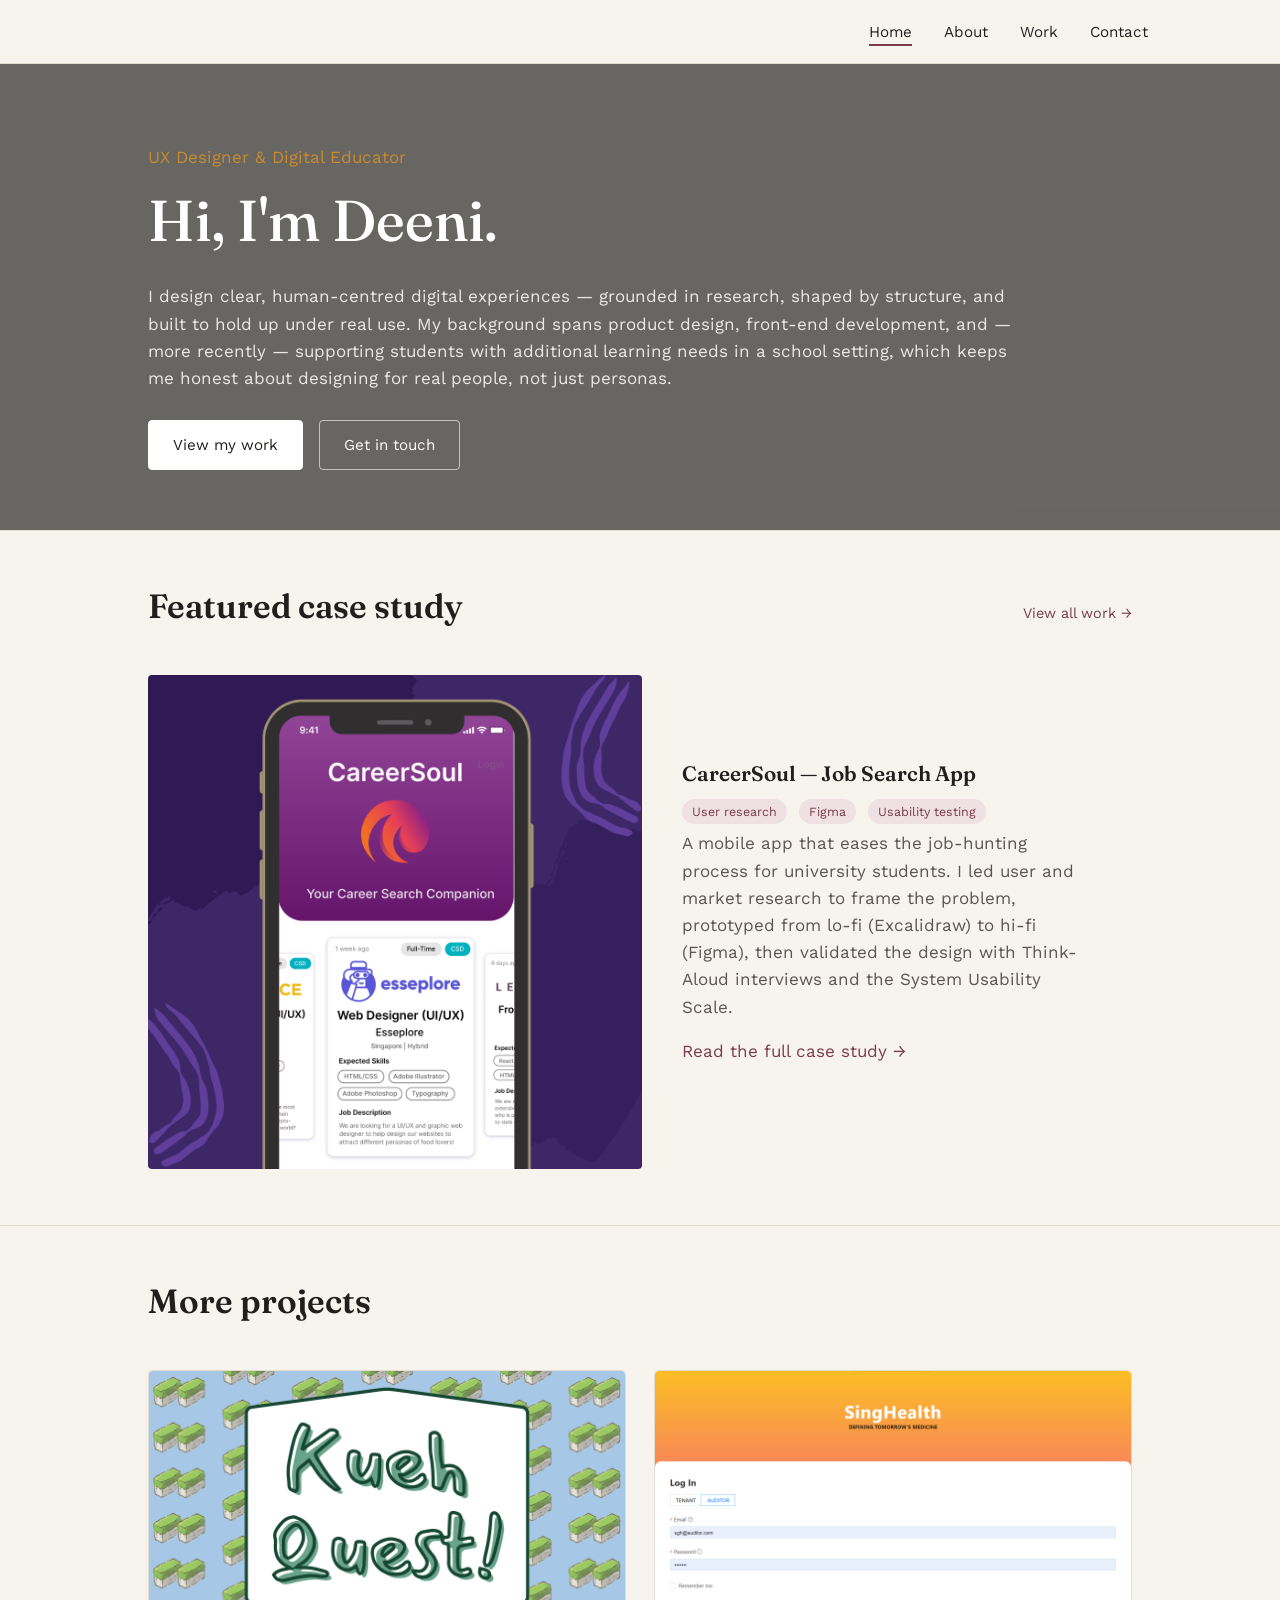
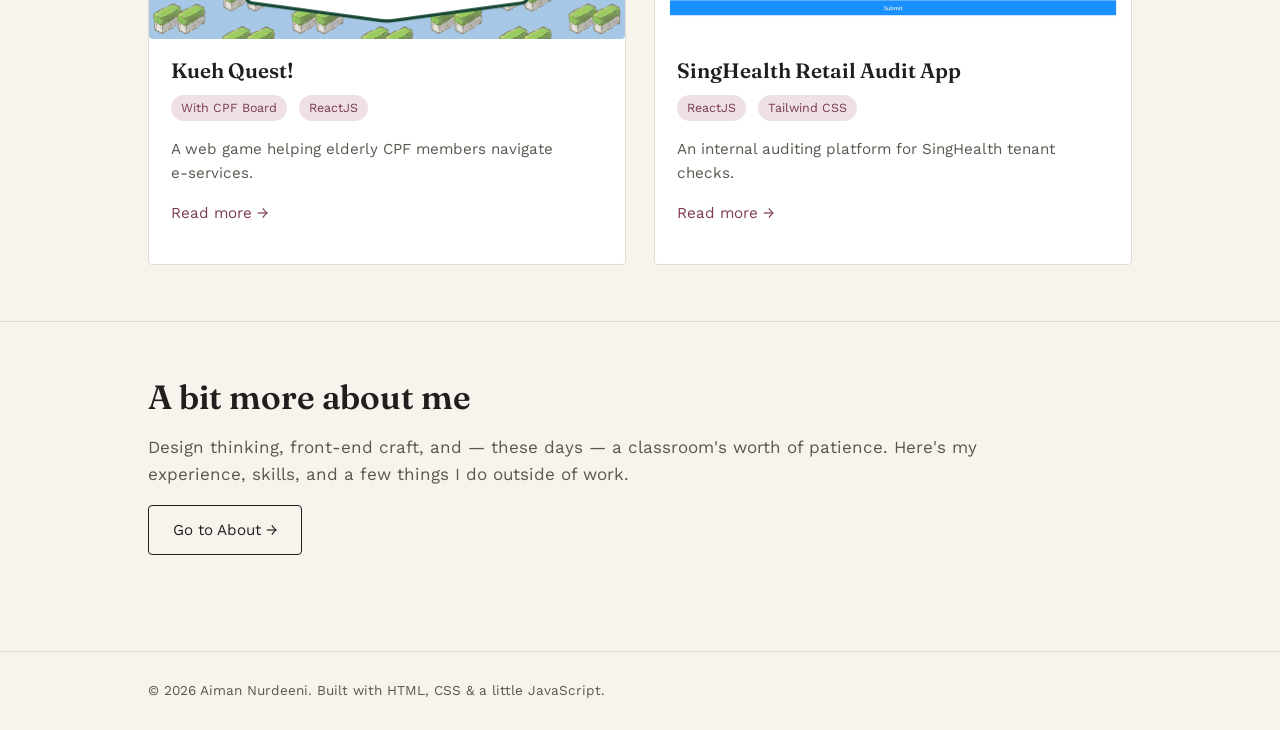
==== commit 24bf9f16: "updated case study 2" ====
--- a/index.html
+++ b/index.html
@@ -13,7 +13,9 @@
 
   <header class="site-header">
     <nav class="container nav">
-      <a class="nav-brand" href="index.html">Deeni</a>
+      <a class="nav-brand" href="index.html" >
+        <!-- <img src="images/logo.png" alt=""/> -->
+      </a>
       <button class="nav-toggle" aria-label="Toggle navigation">
         <span></span><span></span><span></span>
       </button>
--- a/style.css
+++ b/style.css
@@ -55,12 +55,13 @@
 h2 { font-size: clamp(1.6rem, 3vw, 2.1rem); }
 h3 { font-size: 1.3rem; }
 
-p { margin: 0 0 1em; color: var(--ink-soft); max-width: 65ch; }
+p { margin: 0 0 1em; color: var(--ink-soft); max-width: 100%; max-width: 90%;}
 
 .container {
   max-width: var(--max-width);
   margin: 0 auto;
-  padding: 0 24px;
+  padding: 0 48px;
+  justify-content: center;
 }
 
 /* ---------- Navigation ---------- */
@@ -76,7 +77,7 @@
   display: flex;
   align-items: center;
   justify-content: space-between;
-  padding: 18px 0;
+  padding: 18px 32px;
 }
 
 .nav-brand {
@@ -84,6 +85,8 @@
   font-size: 1.15rem;
   color: var(--ink);
   text-decoration: none;
+  /* display: inline-block; 
+  max-width: 100%;  */
 }
 .nav-brand:hover { text-decoration: none; }
 
@@ -421,7 +424,7 @@
   -webkit-overflow-scrolling: touch;
 }
 .carousel-track .placeholder-img {
-  flex: 0 0 240px;
+  flex: 0 0 auto;
   scroll-snap-align: start;
   min-height: 180px;
 }
@@ -481,7 +484,7 @@
 .page-hero {
   position: relative;
   color: #fff;
-  padding: 110px 0 60px;
+  padding: 80px 0 60px;
   background: linear-gradient(135deg, #4a2333 0%, #211f1d 100%);
   background-size: cover;
   background-position: center;
@@ -492,7 +495,7 @@
   content: "";
   position: absolute;
   inset: 0;
-  background: rgba(10, 9, 8, 0.75);
+  background: rgba(10, 9, 8, 0.60);
 }
 .page-hero .container { position: relative; z-index: 1; }
 .page-hero h1 { color: #fff; }
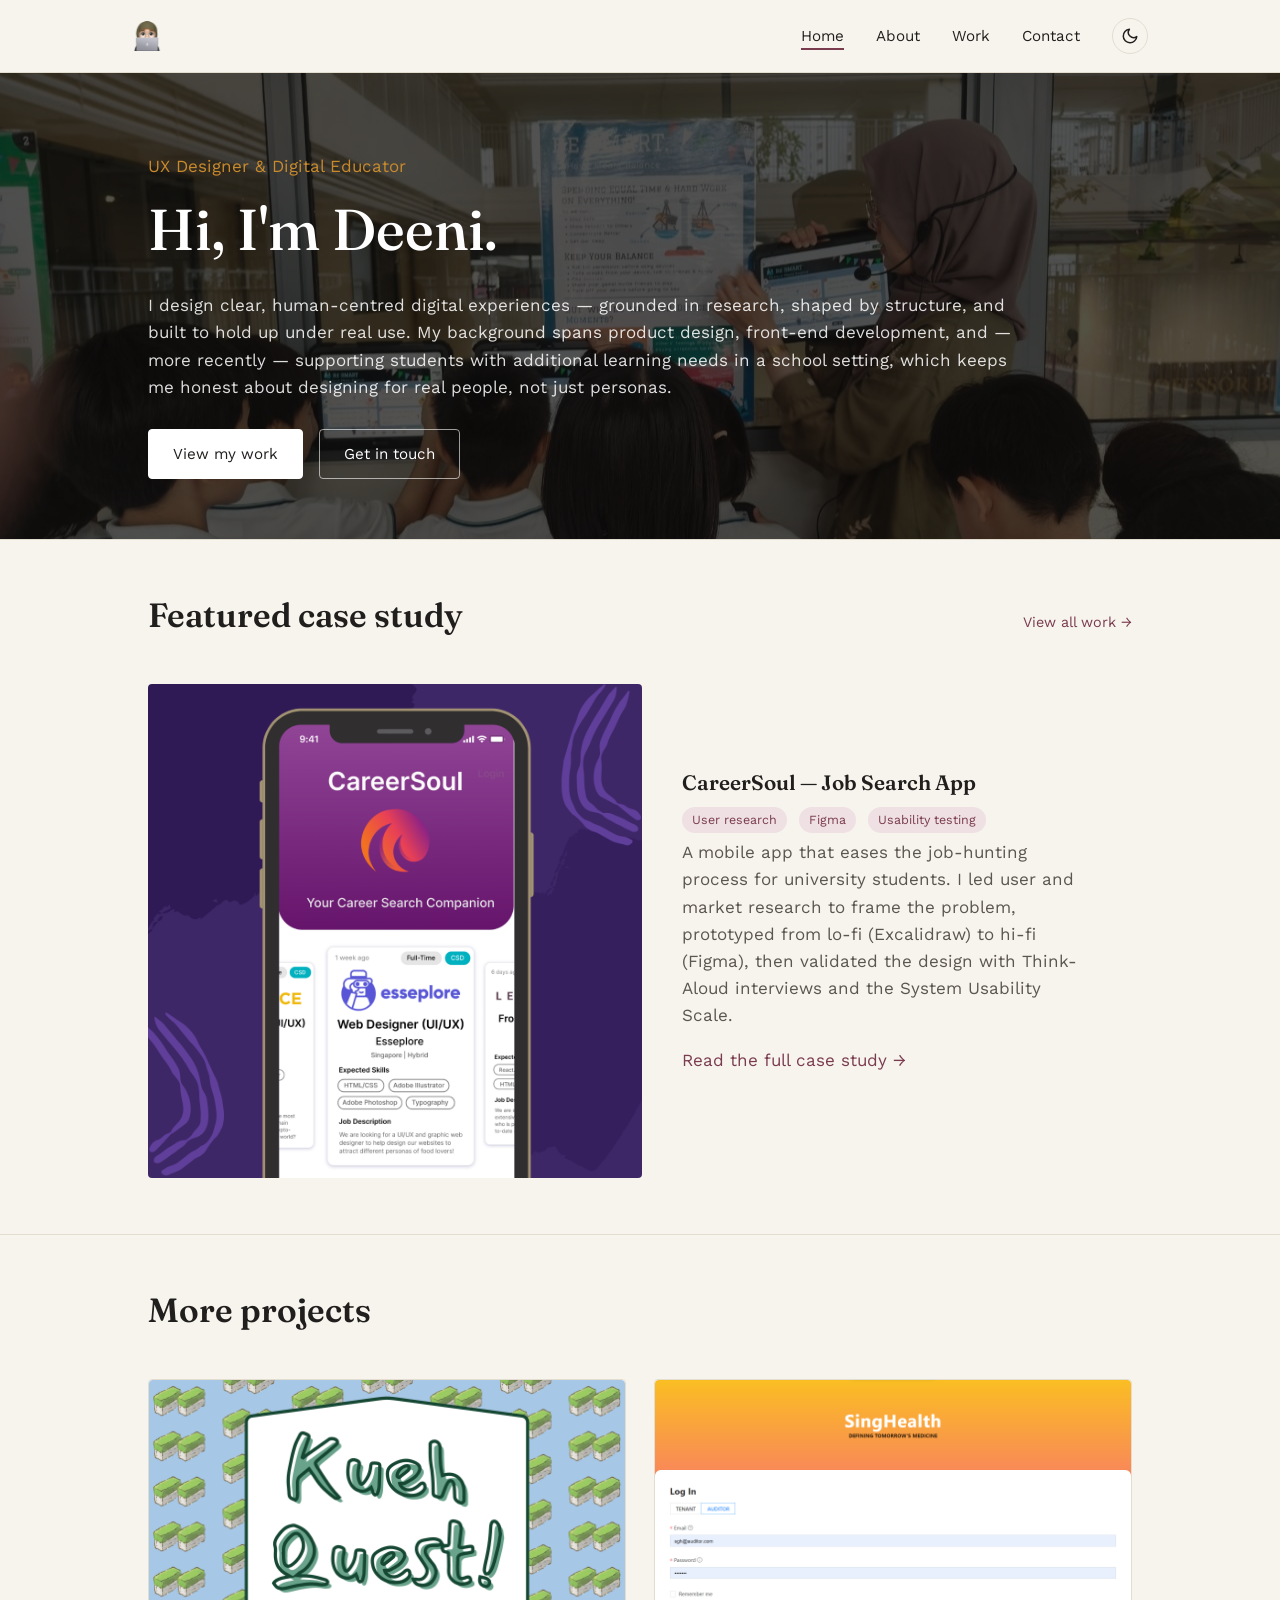
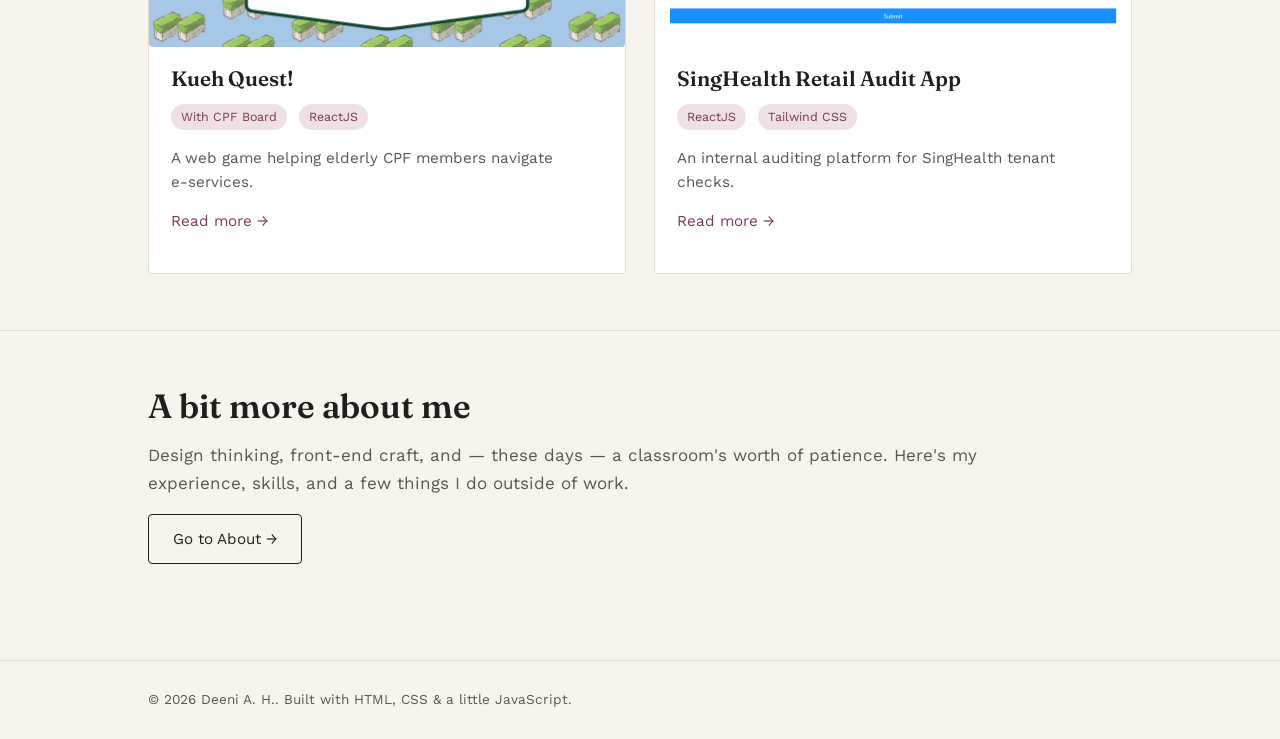
==== commit 51f6afba: "updated UI" ====
--- a/index.html
+++ b/index.html
@@ -4,17 +4,29 @@
   <meta charset="UTF-8" />
   <meta name="viewport" content="width=device-width, initial-scale=1.0" />
   <title>Deeni — UX Designer</title>
-  <meta name="description" content="Aiman Nurdeeni (Deeni) — UX Designer portfolio: case studies, skills, and experience." />
+  <meta name="description" content="Deeni A. H. — UX Designer portfolio: case studies, skills, and experience." />
   <link rel="preconnect" href="https://fonts.googleapis.com" />
   <link href="https://fonts.googleapis.com/css2?family=Fraunces:wght@400;500;600&family=Work+Sans:wght@400;500;600&display=swap" rel="stylesheet" />
   <link rel="stylesheet" href="style.css" />
+  <script>
+    // Apply the theme before the page paints: this visit's choice if the
+    // visitor used the toggle, otherwise the device's light/dark setting.
+    (function () {
+      var t = null;
+      try { t = sessionStorage.getItem("theme"); } catch (e) {}
+      if (t !== "dark" && t !== "light") {
+        t = window.matchMedia && window.matchMedia("(prefers-color-scheme: dark)").matches ? "dark" : "light";
+      }
+      document.documentElement.setAttribute("data-theme", t);
+    })();
+  </script>
 </head>
 <body>
 
   <header class="site-header">
     <nav class="container nav">
-      <a class="nav-brand" href="index.html" >
-        <!-- <img src="images/logo.png" alt=""/> -->
+      <a class="nav-brand" href="index.html">
+        <img src="images/logo.png" alt="Deeni"/>
       </a>
       <button class="nav-toggle" aria-label="Toggle navigation">
         <span></span><span></span><span></span>
@@ -30,7 +42,7 @@
 
   <main>
     <!-- Hero -->
-    <section class="page-hero">
+    <section class="page-hero" style="--bg-img:url('images/bg-img-9.jpg'); background-position: 75% 25%;">
       <div class="container">
         <p class="eyebrow">UX Designer &amp; Digital Educator</p>
         <h1>Hi, I'm Deeni.</h1>
@@ -137,7 +149,7 @@
 
   <footer class="site-footer">
     <div class="container">
-      <p>© 2026 Aiman Nurdeeni. Built with HTML, CSS &amp; a little JavaScript.</p>
+      <p>© 2026 Deeni A. H.. Built with HTML, CSS &amp; a little JavaScript.</p>
     </div>
   </footer>
 
--- a/style.css
+++ b/style.css
@@ -13,12 +13,33 @@
   --accent: #7a3b4e;      /* plum */
   --accent-2: #c98a2c;    /* mustard */
   --accent-soft: #efe0e4;
+  --on-accent: #ffffff;   /* text sitting on an --accent fill */
+  --shadow: rgba(33, 31, 29, 0.18);
+
+  color-scheme: light;
 
   --font-display: "Fraunces", Georgia, serif;
   --font-body: "Work Sans", -apple-system, BlinkMacSystemFont, "Segoe UI", sans-serif;
 
   --max-width: 1080px;
   --radius: 4px;
+}
+
+/* Dark theme — data-theme is set in each page's <head> (matches the
+   device setting on load) and switched by the toggle in the nav. */
+:root[data-theme="dark"] {
+  --bg: #171513;
+  --bg-raised: #221f1c;
+  --ink: #eee8de;
+  --ink-soft: #b5ada2;
+  --line: #36312b;
+  --accent: #e09bb0;
+  --accent-2: #e2a64c;
+  --accent-soft: #3b2830;
+  --on-accent: #1b1917;
+  --shadow: rgba(0, 0, 0, 0.55);
+
+  color-scheme: dark;
 }
 
 * { box-sizing: border-box; }
@@ -33,6 +54,7 @@
   font-size: 17px;
   line-height: 1.6;
   -webkit-font-smoothing: antialiased;
+  transition: background-color 0.25s ease, color 0.25s ease;
 }
 
 img { max-width: 100%; display: block; }
@@ -62,6 +84,11 @@
   margin: 0 auto;
   padding: 0 48px;
   justify-content: center;
+}
+
+@media (max-width: 640px) {
+  .container { padding: 0 20px; }
+  p { max-width: 100%; }
 }
 
 /* ---------- Navigation ---------- */
@@ -85,13 +112,19 @@
   font-size: 1.15rem;
   color: var(--ink);
   text-decoration: none;
-  /* display: inline-block; 
-  max-width: 100%;  */
+  display: inline-flex;
+  align-items: center;
+}
+.nav-brand img {
+  height: 30px;
+  width: auto;
+  display: block;
 }
 .nav-brand:hover { text-decoration: none; }
 
 .nav-links {
   display: flex;
+  align-items: center;
   gap: 32px;
   list-style: none;
   margin: 0;
@@ -125,9 +158,44 @@
   margin: 5px 0;
 }
 
+/* Dark mode toggle (added to .nav-links by script.js) */
+.theme-toggle {
+  display: inline-flex;
+  align-items: center;
+  justify-content: center;
+  gap: 12px;
+  width: 36px;
+  height: 36px;
+  padding: 0;
+  border: 1px solid var(--line);
+  border-radius: 50%;
+  background: transparent;
+  color: var(--ink);
+  font: inherit;
+  font-size: 0.95rem;
+  cursor: pointer;
+}
+.theme-toggle:hover { border-color: var(--accent); color: var(--accent); }
+.theme-toggle svg {
+  width: 18px;
+  height: 18px;
+  fill: none;
+  stroke: currentColor;
+  stroke-width: 2;
+  stroke-linecap: round;
+  stroke-linejoin: round;
+  flex: none;
+}
+.theme-toggle .icon-sun,
+:root[data-theme="dark"] .theme-toggle .icon-moon { display: none; }
+:root[data-theme="dark"] .theme-toggle .icon-sun { display: block; }
+.theme-toggle-label { display: none; }
+
 @media (max-width: 720px) {
+  .nav { padding: 14px 20px; }
   .nav-toggle { display: block; }
   .nav-links {
+    z-index: 2;
     position: absolute;
     top: 100%;
     left: 0;
@@ -139,8 +207,18 @@
     display: none;
   }
   .nav-links.open { display: flex; }
+  .nav-links { align-items: stretch; }
   .nav-links li { border-top: 1px solid var(--line); }
   .nav-links a { display: block; padding: 16px 24px; }
+  .theme-toggle {
+    width: 100%;
+    height: auto;
+    justify-content: flex-start;
+    padding: 16px 24px;
+    border: none;
+    border-radius: 0;
+  }
+  .theme-toggle-label { display: inline; }
 }
 
 /* ---------- Hero ---------- */
@@ -277,6 +355,13 @@
   align-items: start;
 }
 .about-hero-grid .placeholder-img { min-height: 220px; border-radius: 50%; }
+.profile-photo {
+  display: block;
+  width: 220px;
+  aspect-ratio: 1 / 1;
+  object-fit: cover;
+  border-radius: 50%;
+}
 @media (max-width: 640px) {
   .about-hero-grid { grid-template-columns: 1fr; }
   .about-hero-grid .placeholder-img { max-width: 220px; }
@@ -393,9 +478,105 @@
   height: 24px;
   border-radius: 50%;
   background: var(--accent);
-  color: #fff;
+  color: var(--on-accent);
   font-size: 0.8rem;
 }
+
+/* Sticky copy of the process nav, built by script.js. It hangs just below
+   the main nav once the reader scrolls past "The process". When the steps
+   don't fit on one line it collapses into a dropdown (.compact). */
+.process-subnav {
+  position: absolute;
+  top: 100%;
+  left: 0;
+  right: 0;
+  z-index: 1;
+  background: var(--bg);
+  border-bottom: 1px solid var(--line);
+  box-shadow: 0 10px 18px -16px var(--shadow);
+  opacity: 0;
+  visibility: hidden;
+  transform: translateY(-6px);
+  transition: opacity 0.2s ease, transform 0.2s ease, visibility 0.2s;
+}
+.process-subnav.visible {
+  opacity: 1;
+  visibility: visible;
+  transform: none;
+}
+.process-subnav-inner {
+  justify-content: flex-start;
+  display: flex;
+  align-items: center;
+  gap: 16px;
+  padding-top: 10px;
+  padding-bottom: 10px;
+}
+.process-subnav-title {
+  flex: none;
+  font-size: 0.78rem;
+  font-weight: 600;
+  letter-spacing: 0.06em;
+  text-transform: uppercase;
+  color: var(--ink-soft);
+}
+.process-subnav-list {
+  display: flex;
+  gap: 8px;
+  flex: 1;
+  min-width: 0;
+  overflow: hidden;
+}
+.process-subnav-list button,
+.process-subnav-toggle {
+  display: inline-flex;
+  align-items: center;
+  gap: 8px;
+  flex: none;
+  background: var(--bg-raised);
+  border: 1px solid var(--line);
+  border-radius: 30px;
+  padding: 4px 14px 4px 4px;
+  font-family: var(--font-body);
+  font-size: 0.85rem;
+  color: var(--ink);
+  cursor: pointer;
+}
+.process-subnav-list button:hover { border-color: var(--accent); color: var(--accent); }
+.process-subnav-list button.active {
+  background: var(--accent-soft);
+  border-color: var(--accent);
+  color: var(--accent);
+}
+.process-subnav .step-num {
+  display: inline-flex;
+  align-items: center;
+  justify-content: center;
+  width: 22px;
+  height: 22px;
+  border-radius: 50%;
+  background: var(--accent);
+  color: var(--on-accent);
+  font-size: 0.75rem;
+}
+.process-subnav-toggle { display: none; padding-right: 12px; }
+.process-subnav-toggle .chevron { transition: transform 0.2s ease; }
+
+.process-subnav.compact .process-subnav-toggle { display: inline-flex; }
+.process-subnav.compact .process-subnav-inner { flex-wrap: wrap; }
+.process-subnav.compact .process-subnav-list {
+  display: none;
+  flex: 0 0 100%;
+  flex-direction: column;
+  gap: 6px;
+  padding: 6px 0 4px;
+}
+.process-subnav.compact.expanded .process-subnav-list { display: flex; }
+.process-subnav.compact.expanded .process-subnav-toggle .chevron { transform: rotate(180deg); }
+.process-subnav.compact .process-subnav-list button { align-self: flex-start; }
+
+/* Leave room for the sticky header + step bar when jumping to a step */
+section[id] { scroll-margin-top: var(--scroll-offset, 80px); }
 
 /* ---------- Case study: pain points / findings ---------- */
 .finding-grid {
@@ -414,24 +595,45 @@
 .finding-card p { font-size: 0.92rem; margin-bottom: 0; }
 
 /* ---------- Carousel ---------- */
+/* One slide at a time; each image is scaled to fit the slide width and
+   the screen height. Swipe on touch screens, or use the arrow buttons. */
 .carousel { margin: 20px 0; }
 .carousel-track {
   display: flex;
-  gap: 18px;
   overflow-x: auto;
   scroll-snap-type: x mandatory;
-  padding-bottom: 10px;
+  scrollbar-width: none;
   -webkit-overflow-scrolling: touch;
 }
+.carousel-track::-webkit-scrollbar { display: none; }
 .carousel-track .placeholder-img {
-  flex: 0 0 auto;
-  scroll-snap-align: start;
-  min-height: 180px;
+  flex: 0 0 100%;
+  min-width: 0;
+  min-height: 0;
+  padding: 8px;
+  scroll-snap-align: center;
+  scroll-snap-stop: always;
+}
+.carousel-track .placeholder-img img {
+  width: auto;
+  height: auto;
+  max-width: 100%;
+  max-height: min(600px, 75vh);
+  object-fit: contain;
 }
 .carousel-controls {
   display: flex;
-  gap: 10px;
+  align-items: center;
+  justify-content: center;
+  gap: 16px;
   margin-top: 10px;
+}
+.carousel-counter {
+  min-width: 3.5em;
+  text-align: center;
+  font-size: 0.9rem;
+  color: var(--ink-soft);
+  font-variant-numeric: tabular-nums;
 }
 .carousel-btn {
   width: 36px;
@@ -474,6 +676,7 @@
   gap: 40px;
   align-items: center;
 }
+.split-block > * { min-width: 0; }
 @media (max-width: 800px) {
   .split-block { grid-template-columns: 1fr; }
 }
@@ -495,7 +698,7 @@
   content: "";
   position: absolute;
   inset: 0;
-  background: rgba(10, 9, 8, 0.60);
+  background: rgba(10, 9, 8, 0.70);
 }
 .page-hero .container { position: relative; z-index: 1; }
 .page-hero h1 { color: #fff; }
@@ -503,7 +706,7 @@
 .page-hero p.lede { color: rgba(255, 255, 255, 0.86); }
 .page-hero a { color: #fff; }
 .page-hero a:hover { color: var(--accent-2); }
-.page-hero .btn-primary { background: #fff; color: var(--ink); border-color: #fff; }
+.page-hero .btn-primary { background: #fff; color: #211f1d; border-color: #fff; }
 .page-hero .btn-primary:hover { background: var(--accent-2); border-color: var(--accent-2); color: #fff; }
 .page-hero .btn-secondary { color: #fff; border-color: rgba(255, 255, 255, 0.6); }
 .page-hero .btn-secondary:hover { border-color: #fff; background: rgba(255, 255, 255, 0.12); }
@@ -618,3 +821,87 @@
   .lightbox-prev, .lightbox-next { width: 38px; height: 38px; }
   .lightbox-content .placeholder-img { min-height: 260px; }
 }
+
+/* ---------- Case study: "See more of my work" card ---------- */
+.more-work { padding: 40px 0 8px; }
+.more-work-label {
+  font-size: 0.85rem;
+  font-weight: 600;
+  letter-spacing: 0.06em;
+  text-transform: uppercase;
+  color: var(--ink-soft);
+  margin-bottom: 14px;
+}
+.more-work-card {
+  display: flex;
+  align-items: center;
+  gap: 24px;
+  max-width: 420px;
+  background: var(--bg-raised);
+  border: 1px solid var(--line);
+  border-radius: var(--radius);
+  overflow: hidden;
+  color: var(--ink);
+  box-shadow: 0 10px 22px -16px var(--shadow);
+  transition: transform 0.2s ease, border-color 0.2s ease;
+}
+.more-work-card:hover {
+  text-decoration: none;
+  border-color: var(--accent);
+  transform: translateY(-2px);
+}
+.more-work-card img {
+  flex: none;
+  width: 96px;
+  height: 72px;
+  object-fit: cover;
+}
+.more-work-title { flex: 1; font-size: 1.05rem; }
+.more-work-arrow {
+  padding-right: 20px;
+  color: var(--accent);
+  transition: transform 0.2s ease;
+}
+.more-work-card:hover .more-work-arrow { transform: translateX(4px); }
+
+/* ---------- Back-to-top button (added by script.js on case studies) ---------- */
+.back-to-top {
+  position: fixed;
+  right: 20px;
+  bottom: 20px;
+  z-index: 30;
+  width: 46px;
+  height: 46px;
+  display: flex;
+  align-items: center;
+  justify-content: center;
+  border: none;
+  border-radius: 50%;
+  background: var(--ink);
+  color: var(--bg);
+  box-shadow: 0 6px 16px -6px var(--shadow);
+  cursor: pointer;
+  opacity: 0;
+  visibility: hidden;
+  transform: translateY(8px);
+  transition: opacity 0.2s ease, transform 0.2s ease, visibility 0.2s;
+}
+.back-to-top svg {
+  width: 20px;
+  height: 20px;
+  fill: none;
+  stroke: currentColor;
+  stroke-width: 2.2;
+  stroke-linecap: round;
+  stroke-linejoin: round;
+}
+.back-to-top.visible { opacity: 0.5; visibility: visible; transform: none; }
+.back-to-top.visible:hover,
+.back-to-top.visible:focus-visible { opacity: 1; }
+
+/* Diagrams with transparent backgrounds and dark lines/text get a light
+   card behind them in dark mode so they stay legible. */
+:root[data-theme="dark"] img.on-light {
+  background: #f7f4ee;
+  border-radius: var(--radius);
+}
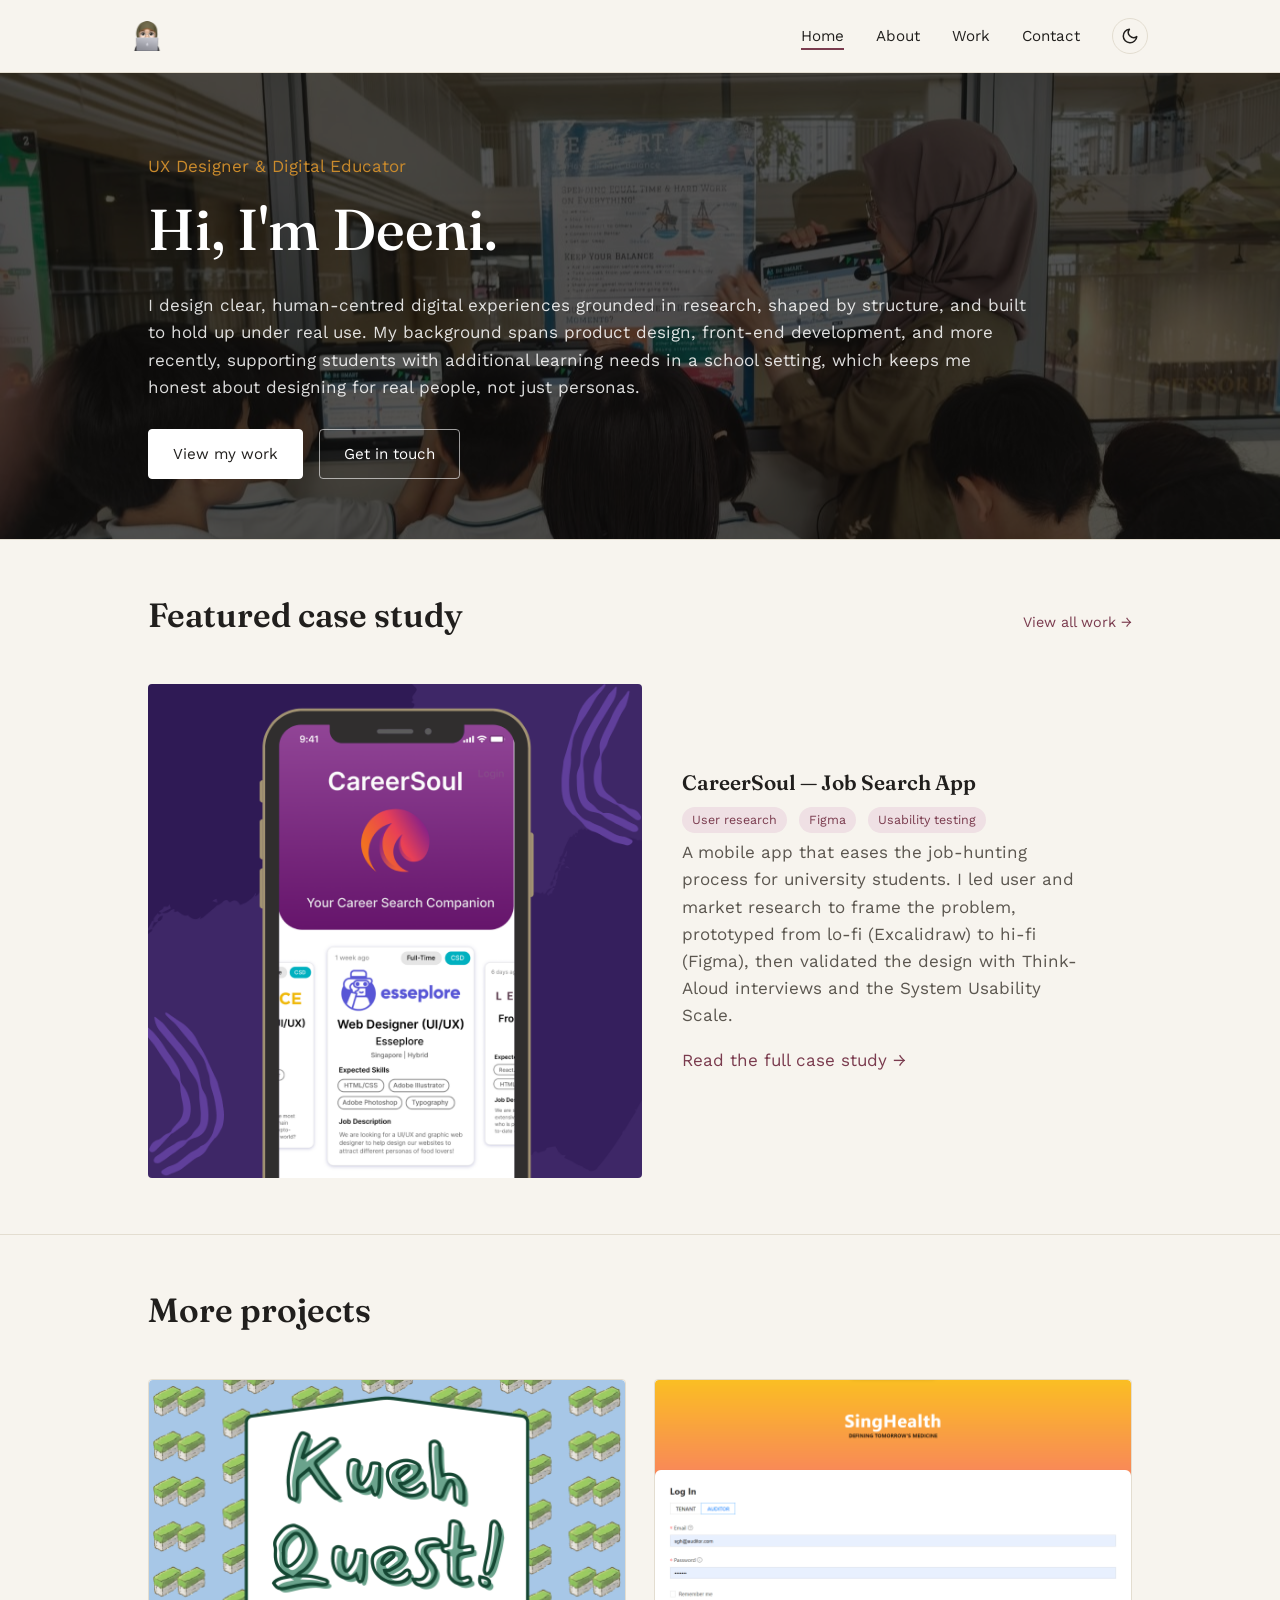
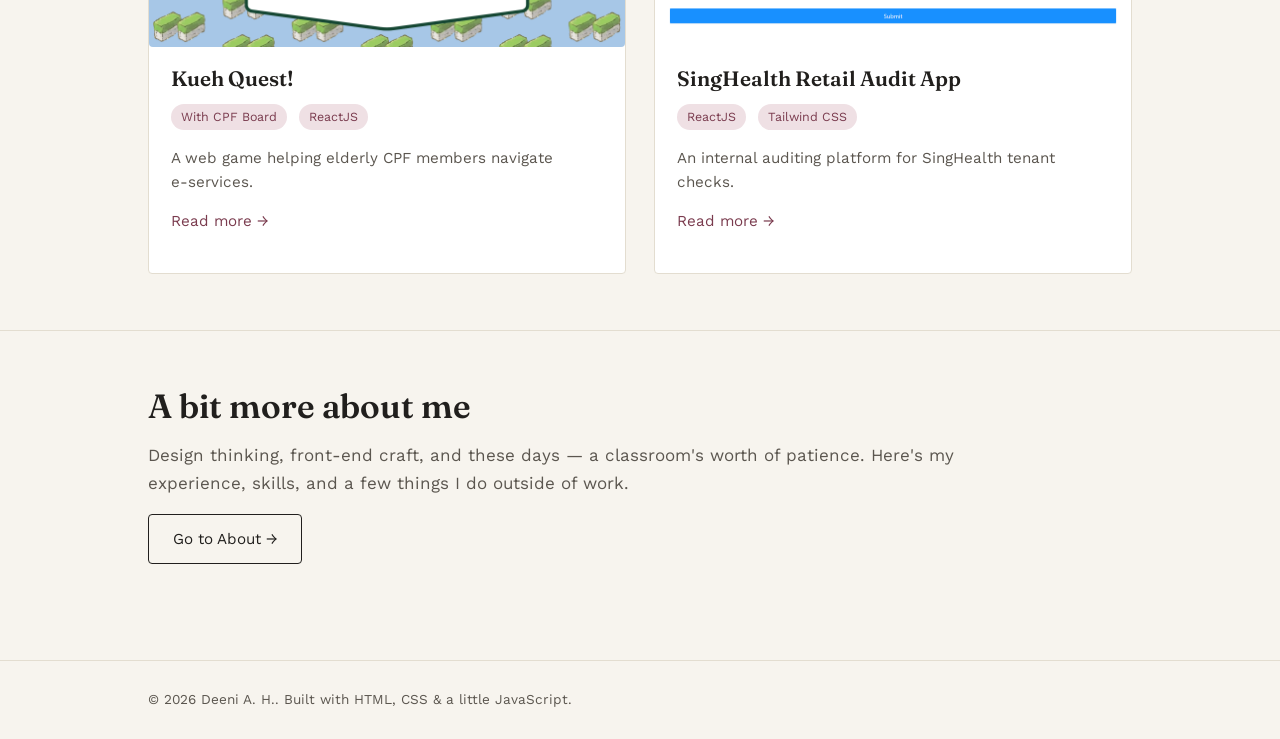
==== commit b49a40df: "minor edits" ====
--- a/index.html
+++ b/index.html
@@ -47,9 +47,9 @@
         <p class="eyebrow">UX Designer &amp; Digital Educator</p>
         <h1>Hi, I'm Deeni.</h1>
         <p class="lede">
-          I design clear, human-centred digital experiences — grounded in research,
+          I design clear, human-centred digital experiences grounded in research,
           shaped by structure, and built to hold up under real use. My background spans
-          product design, front-end development, and — more recently — supporting
+          product design, front-end development, and more recently, supporting
           students with additional learning needs in a school setting, which keeps me
           honest about designing for real people, not just personas.
         </p>
@@ -139,7 +139,7 @@
       <div class="container">
         <h2>A bit more about me</h2>
         <p class="lede">
-          Design thinking, front-end craft, and — these days — a classroom's worth of
+          Design thinking, front-end craft, and these days — a classroom's worth of
           patience. Here's my experience, skills, and a few things I do outside of work.
         </p>
         <a class="btn btn-secondary" href="about.html">Go to About →</a>
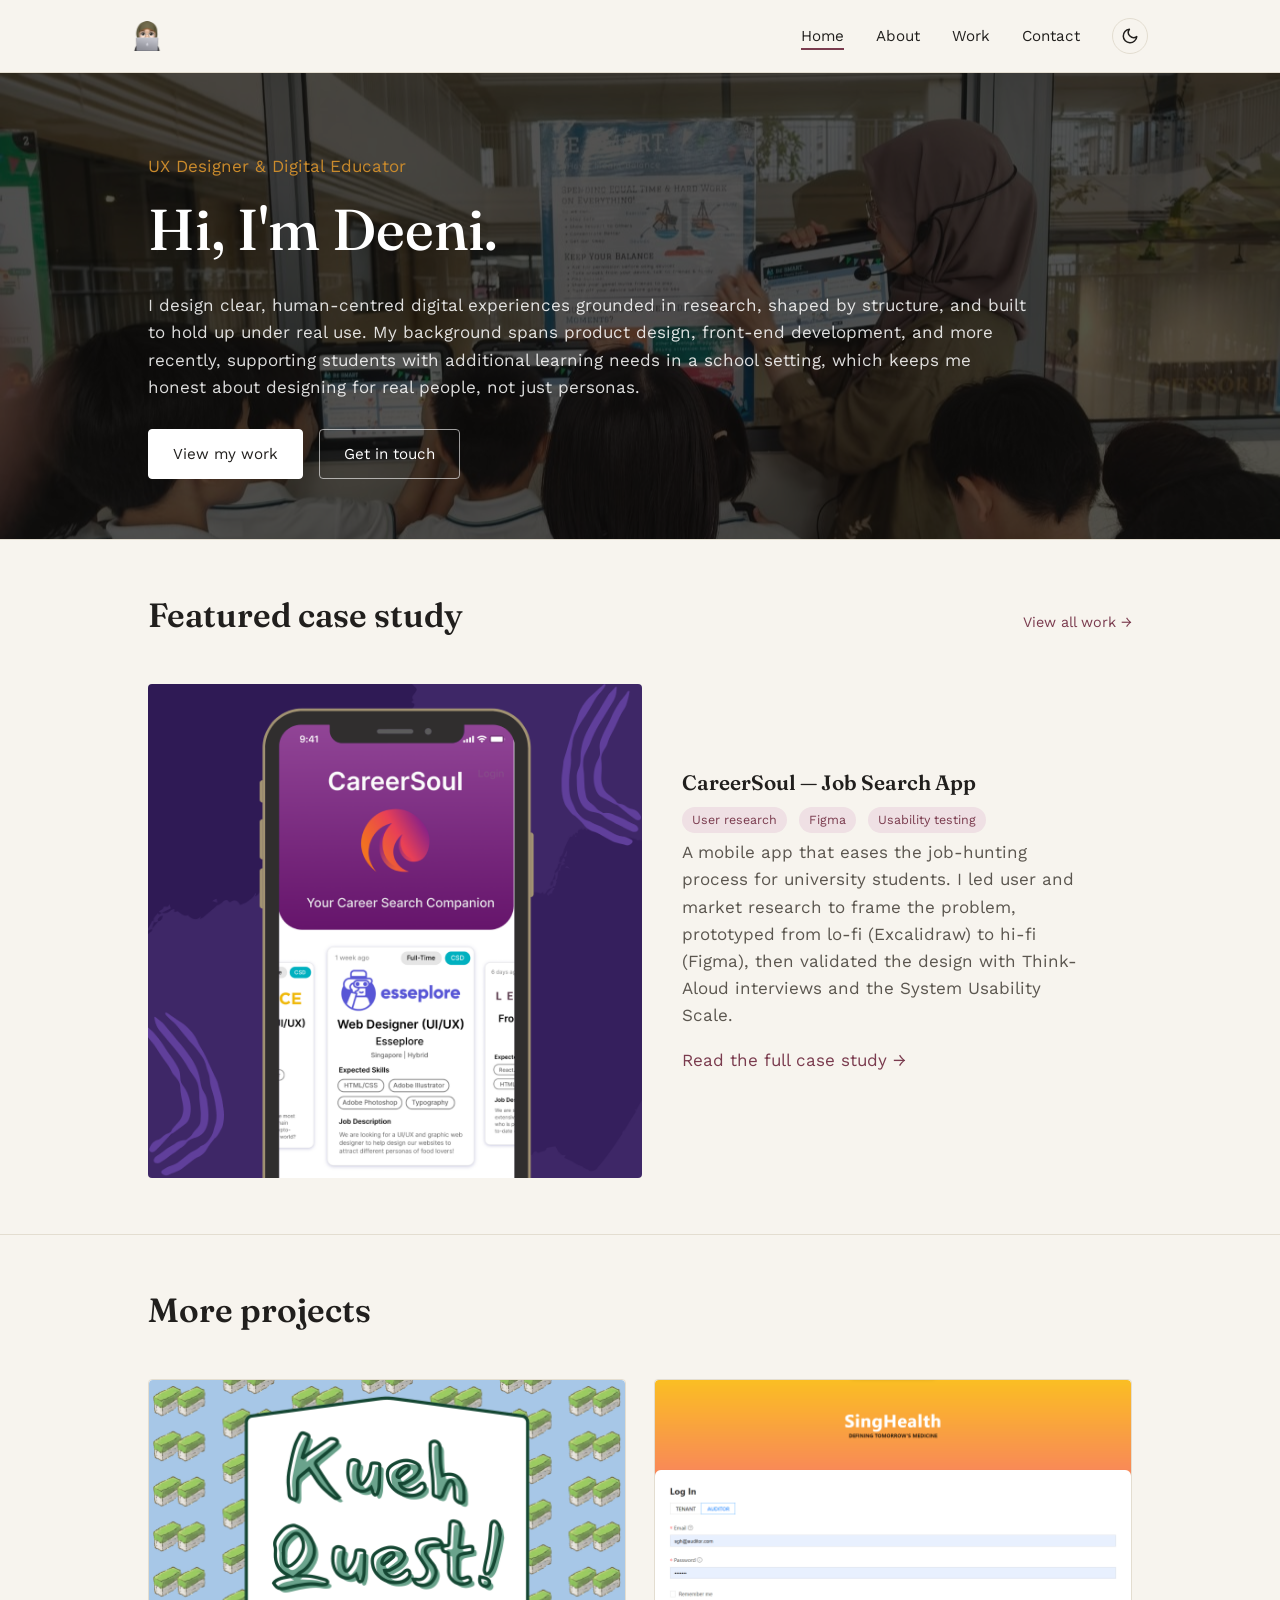
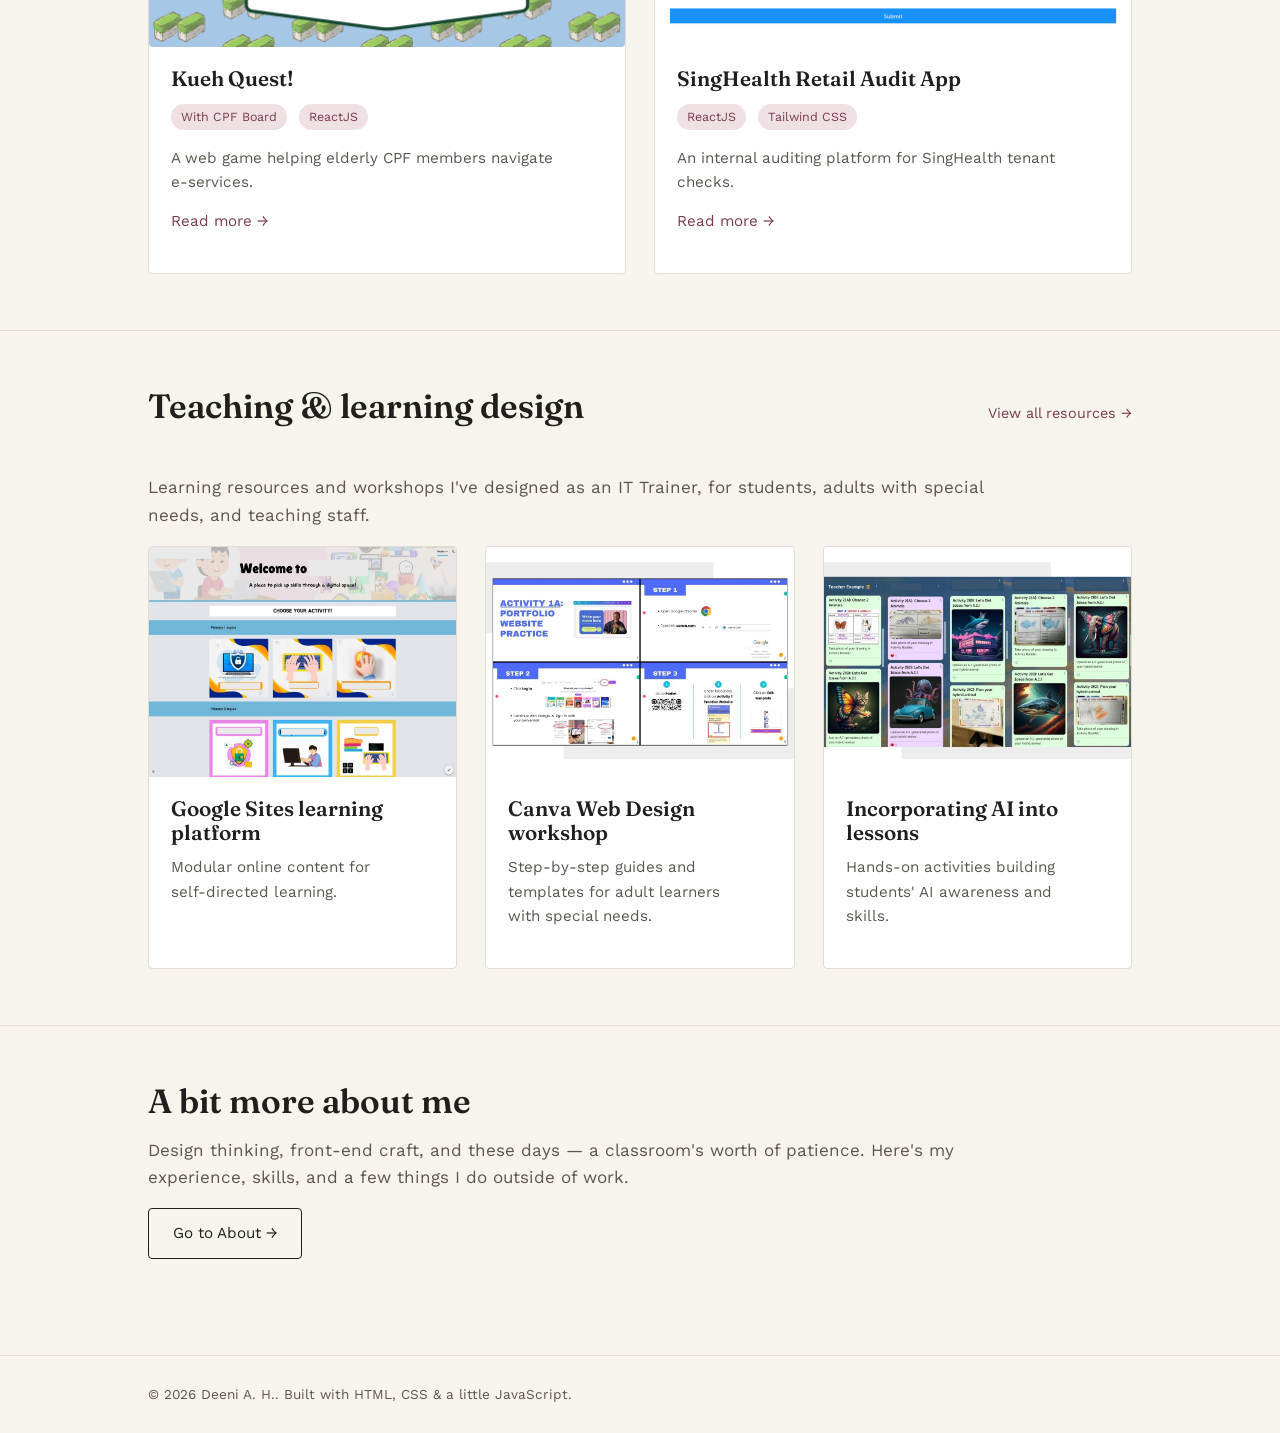
==== commit 9c40faf3: "link to teaching samples on homepage" ====
--- a/index.html
+++ b/index.html
@@ -134,6 +134,49 @@
       </div>
     </section>
 
+    <!-- Teaching teaser -->
+    <section class="bordered">
+      <div class="container">
+        <div class="section-head">
+          <h2>Teaching &amp; learning design</h2>
+          <a class="view-all" href="about.html#teaching">View all resources →</a>
+        </div>
+        <p>
+          Learning resources and workshops I've designed as an IT Trainer, for
+          students, adults with special needs, and teaching staff.
+        </p>
+        <div class="project-grid teaching-teaser">
+          <div class="project-card">
+            <a class="img-container" href="about.html#teaching" aria-label="View teaching resources">
+              <img src="images/teaching samples/google-sites-1.jpg" alt="" />
+            </a>
+            <div class="project-card-body">
+              <h3>Google Sites learning platform</h3>
+              <p>Modular online content for self-directed learning.</p>
+            </div>
+          </div>
+          <div class="project-card">
+            <a class="img-container" href="about.html#teaching" aria-label="View teaching resources">
+              <img src="images/teaching samples/canva-1.jpg" alt="" />
+            </a>
+            <div class="project-card-body">
+              <h3>Canva Web Design workshop</h3>
+              <p>Step-by-step guides and templates for adult learners with special needs.</p>
+            </div>
+          </div>
+          <div class="project-card">
+            <a class="img-container" href="about.html#teaching" aria-label="View teaching resources">
+              <img src="images/teaching samples/ai-1.jpg" alt="" />
+            </a>
+            <div class="project-card-body">
+              <h3>Incorporating AI into lessons</h3>
+              <p>Hands-on activities building students' AI awareness and skills.</p>
+            </div>
+          </div>
+        </div>
+      </div>
+    </section>
+
     <!-- About teaser -->
     <section class="bordered">
       <div class="container">
--- a/style.css
+++ b/style.css
@@ -308,6 +308,7 @@
 .project-card-body { padding: 20px 22px 24px; }
 .project-card-body .tags { margin: 6px 0 10px; }
 .project-card-body p { font-size: 0.95rem; }
+.teaching-teaser .img-container { aspect-ratio: 4 / 3; border-radius: 0; }
 
 .tag {
   display: inline-block;
@@ -647,6 +648,17 @@
 }
 .carousel-btn:hover { border-color: var(--accent); color: var(--accent); }
 
+/* Two carousels per row on desktop, one per row on mobile. */
+.carousel-grid {
+  display: grid;
+  grid-template-columns: repeat(2, minmax(0, 1fr));
+  gap: 32px;
+}
+.carousel-grid .carousel { min-width: 0; margin: 0; }
+@media (max-width: 640px) {
+  .carousel-grid { grid-template-columns: 1fr; }
+}
+
 /* ---------- Embeds (Figma / YouTube) ---------- */
 .embed-wrap {
   position: relative;
